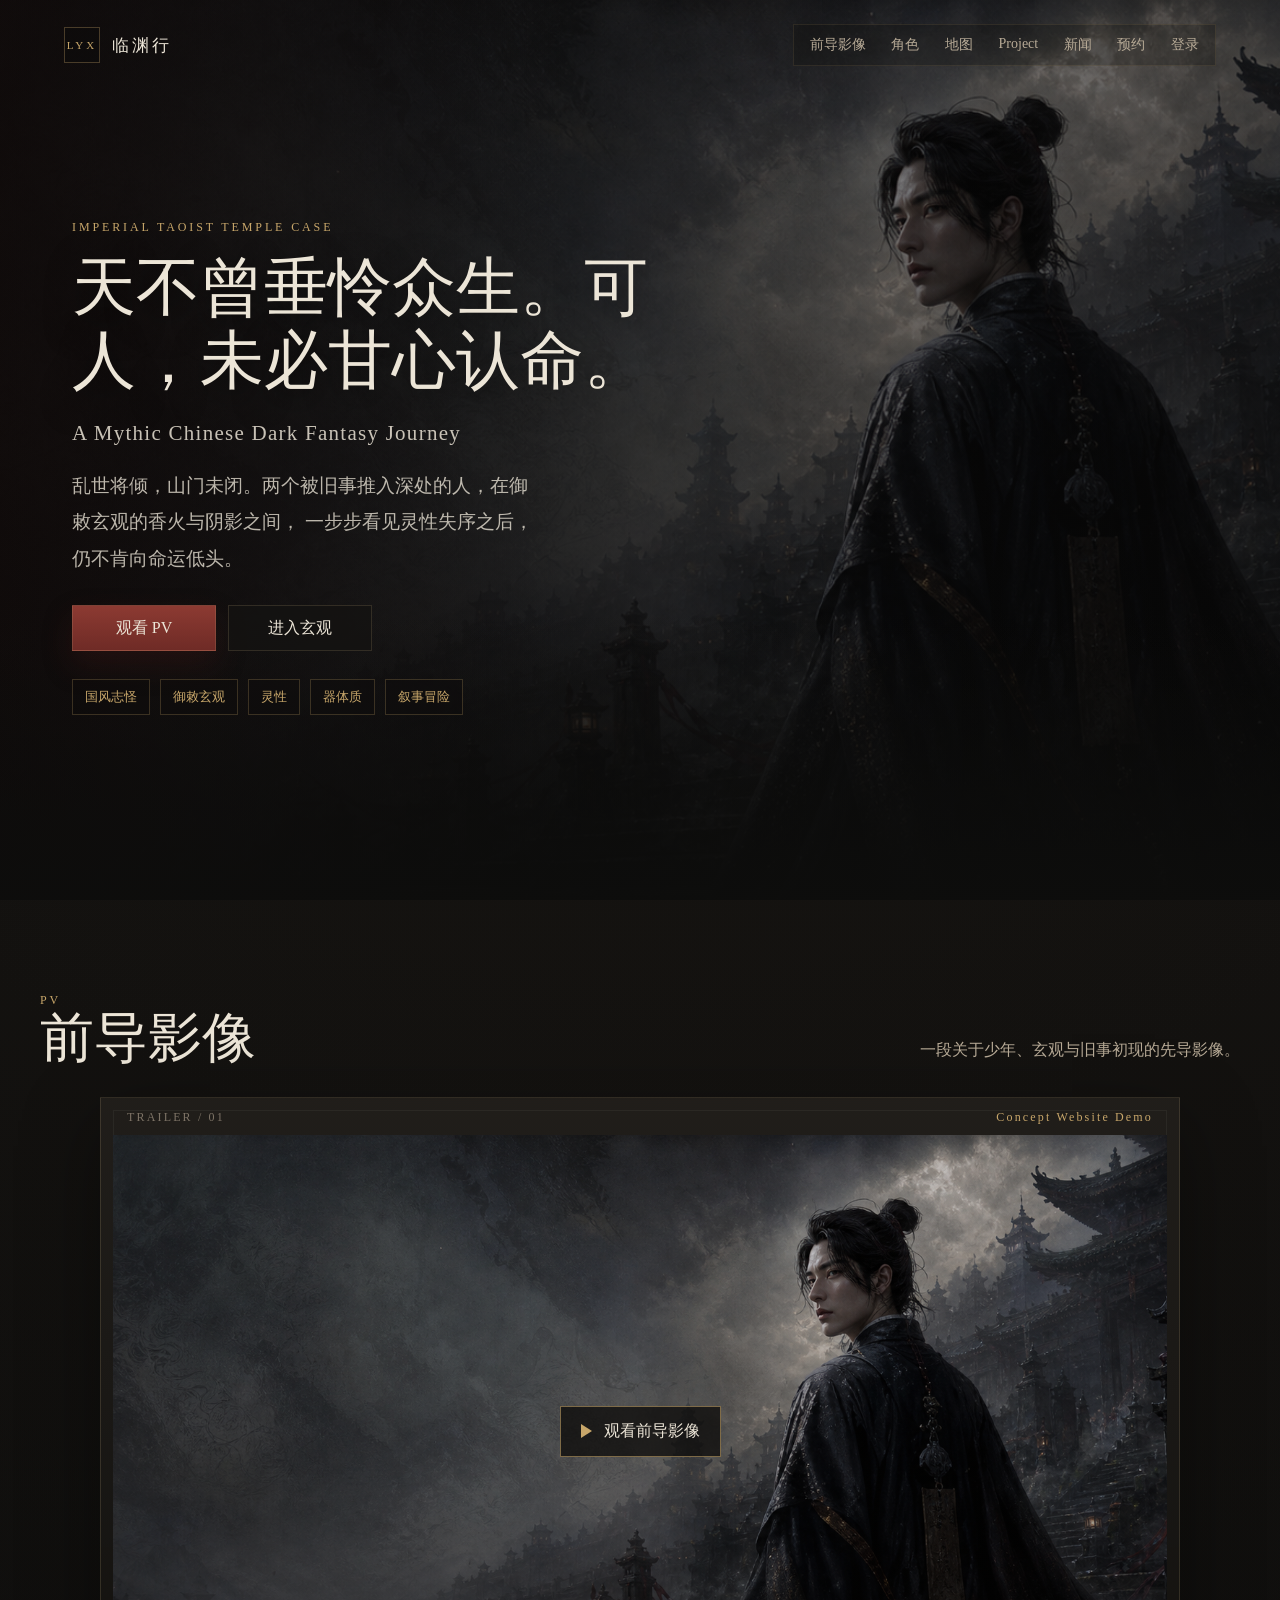
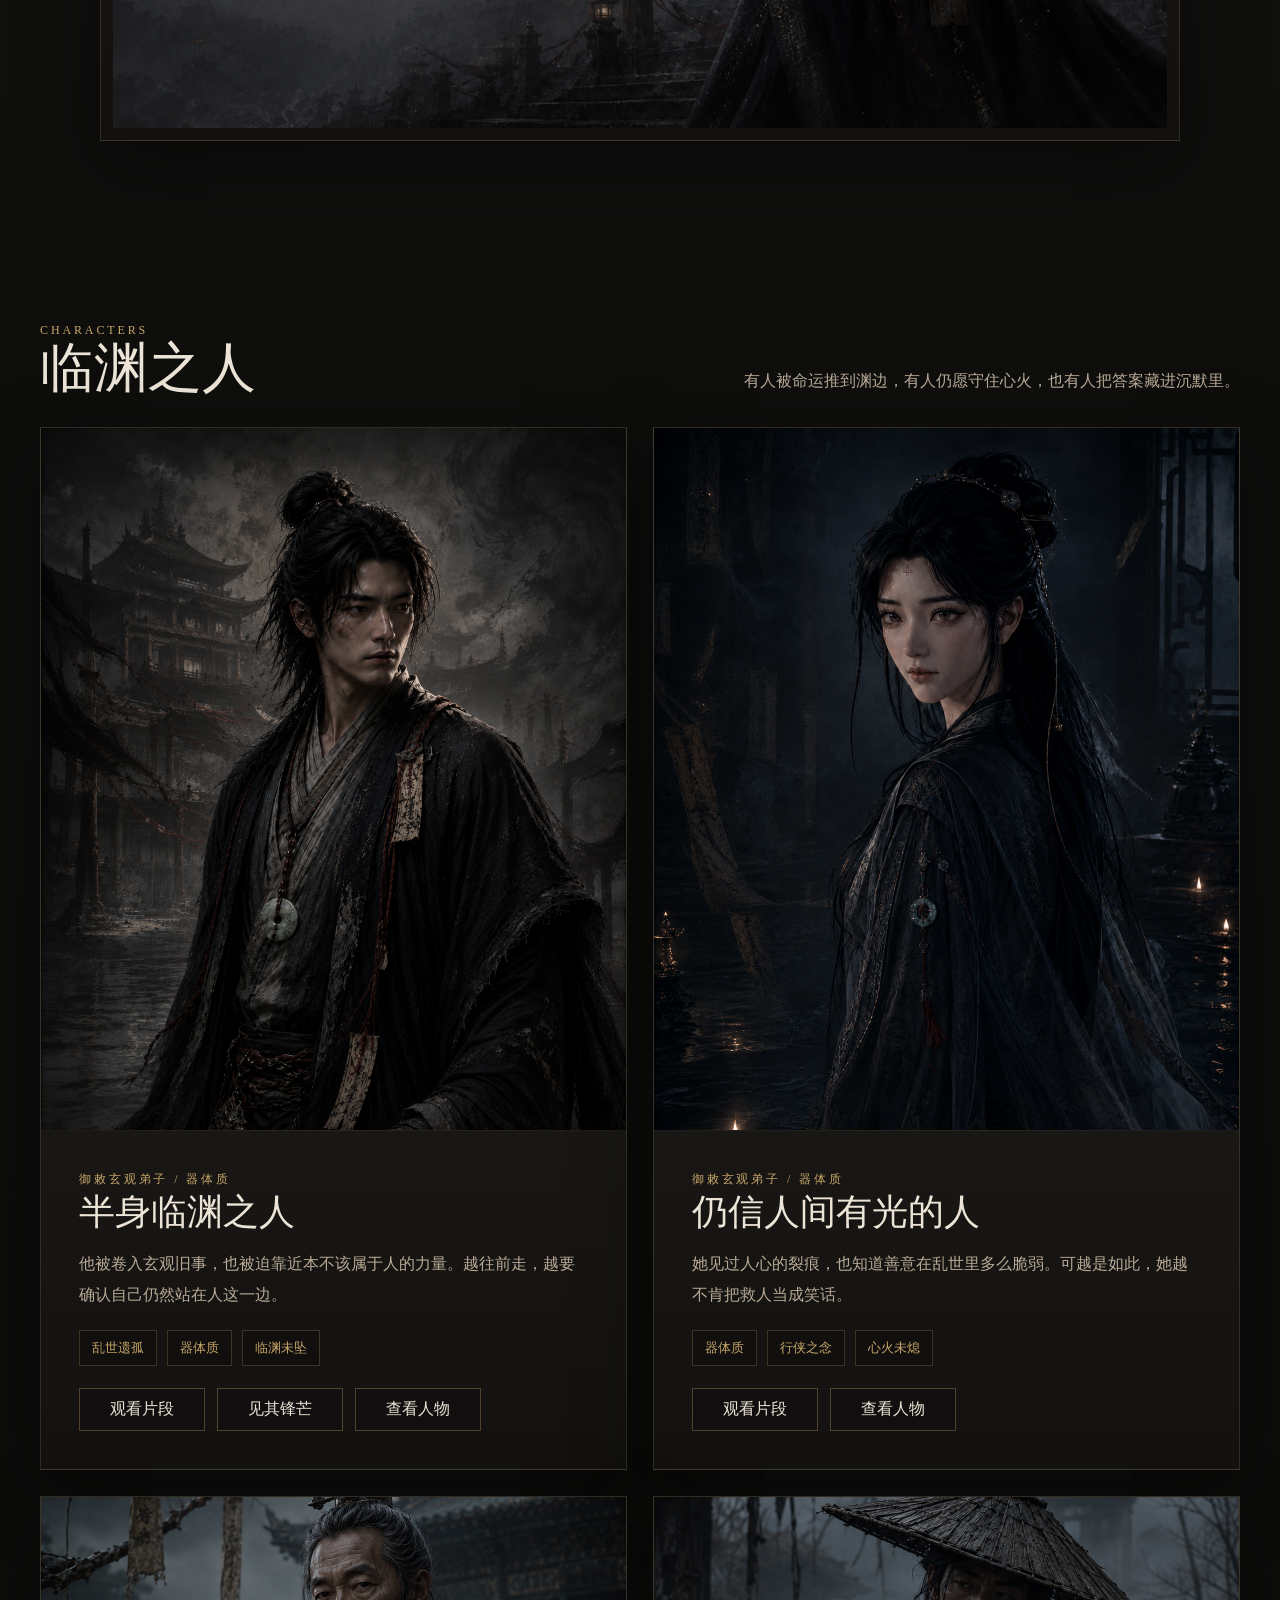
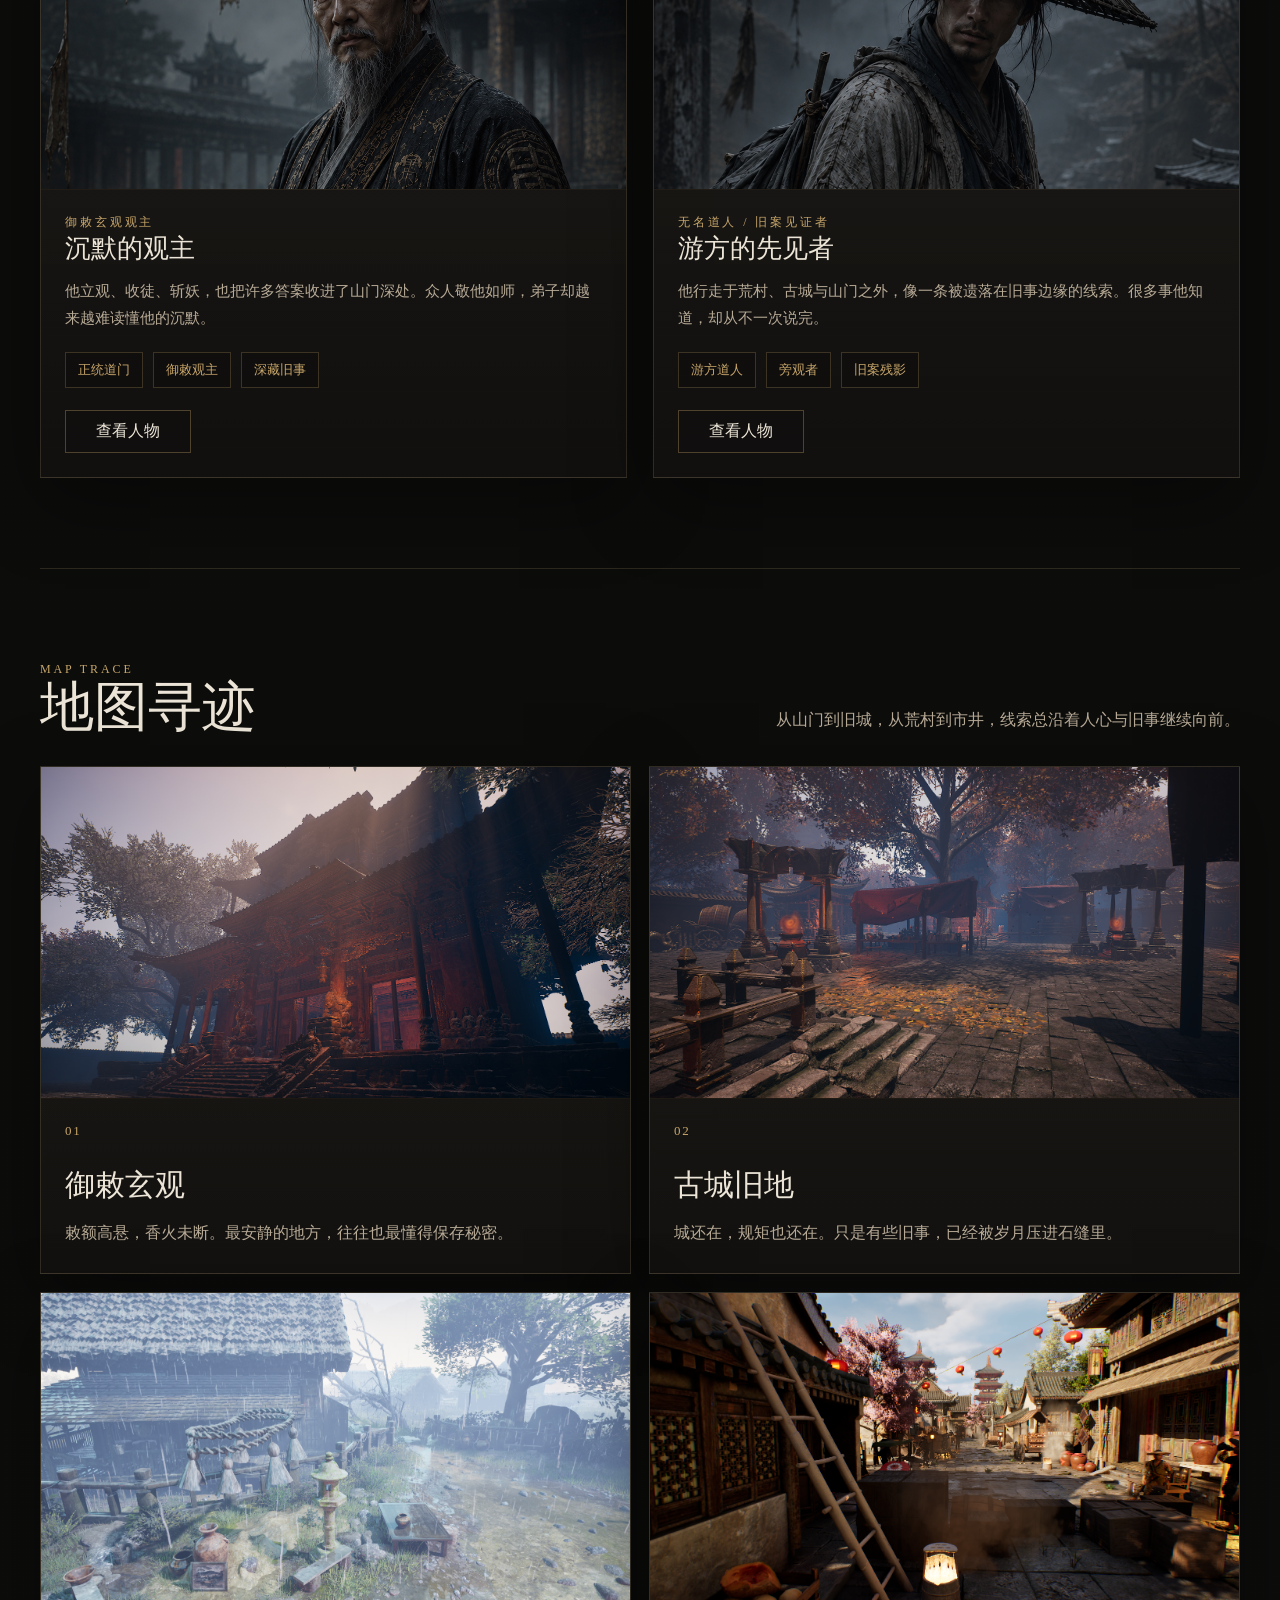
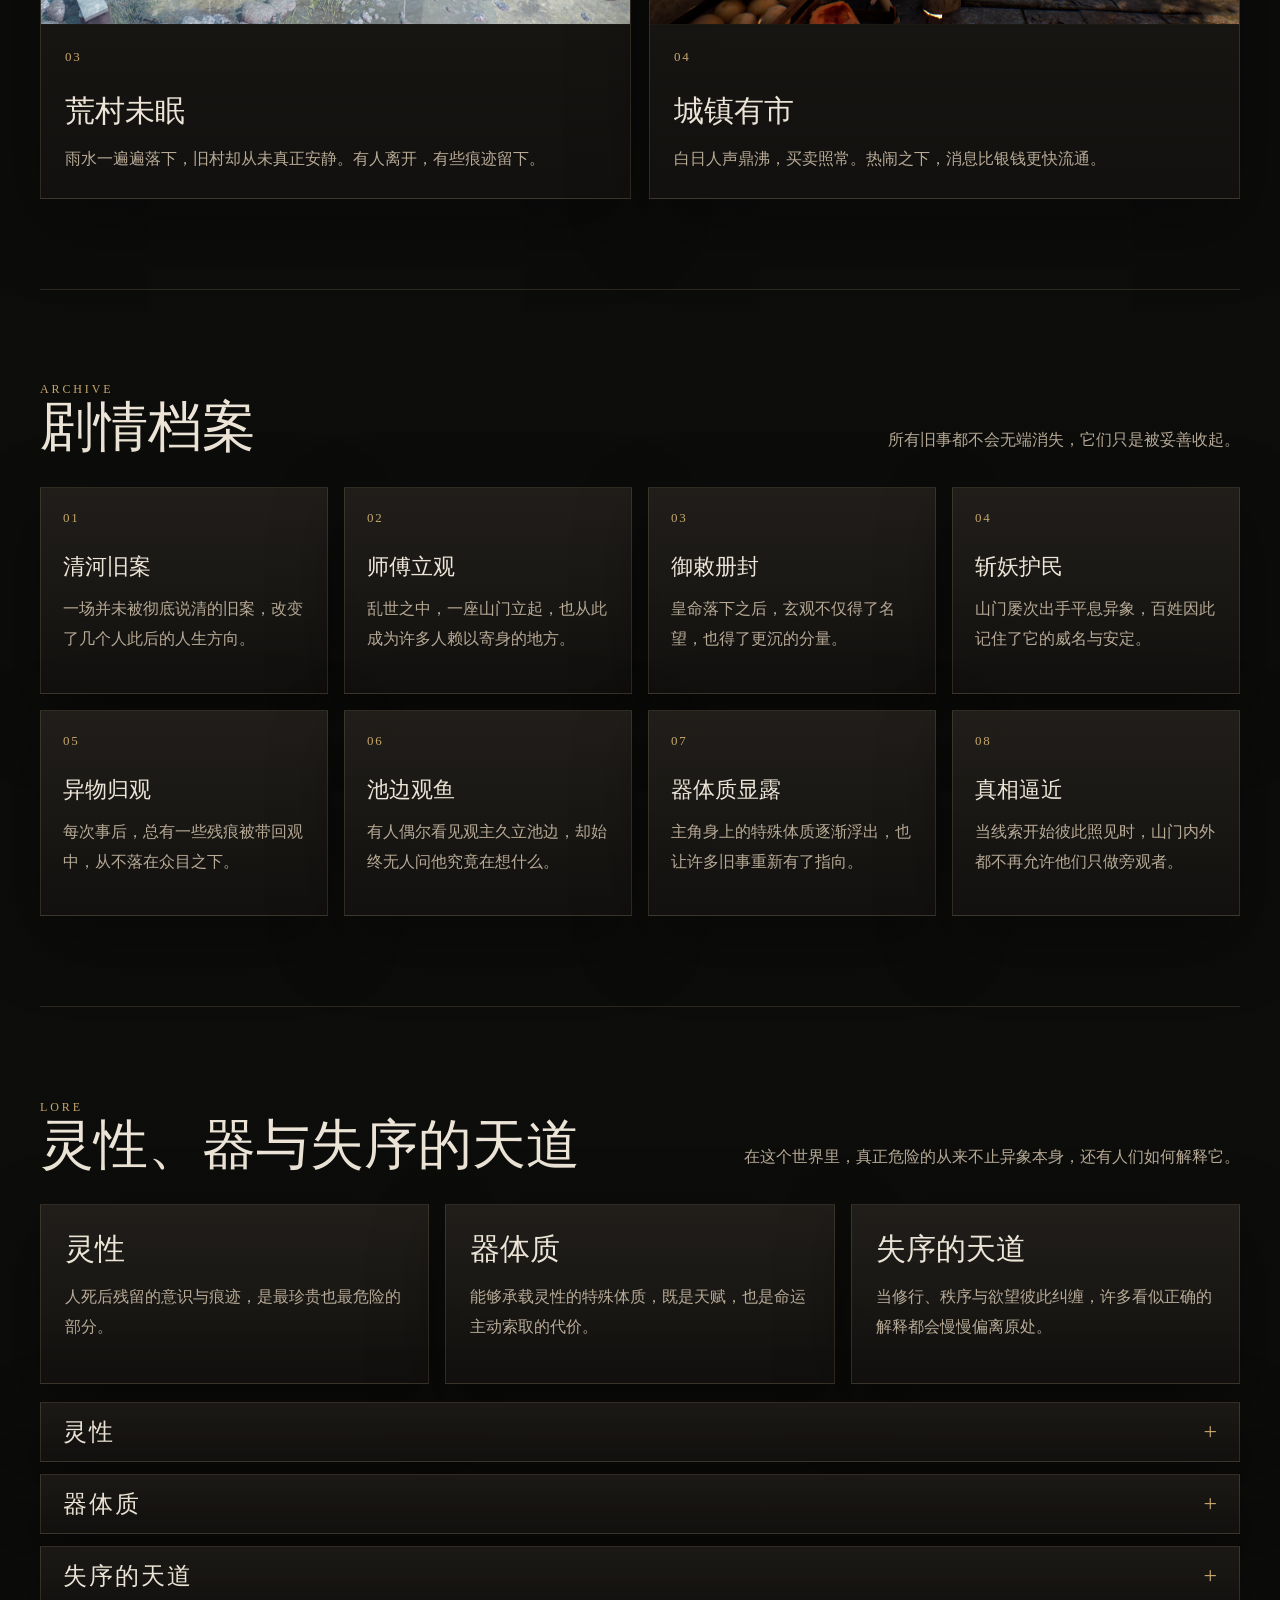
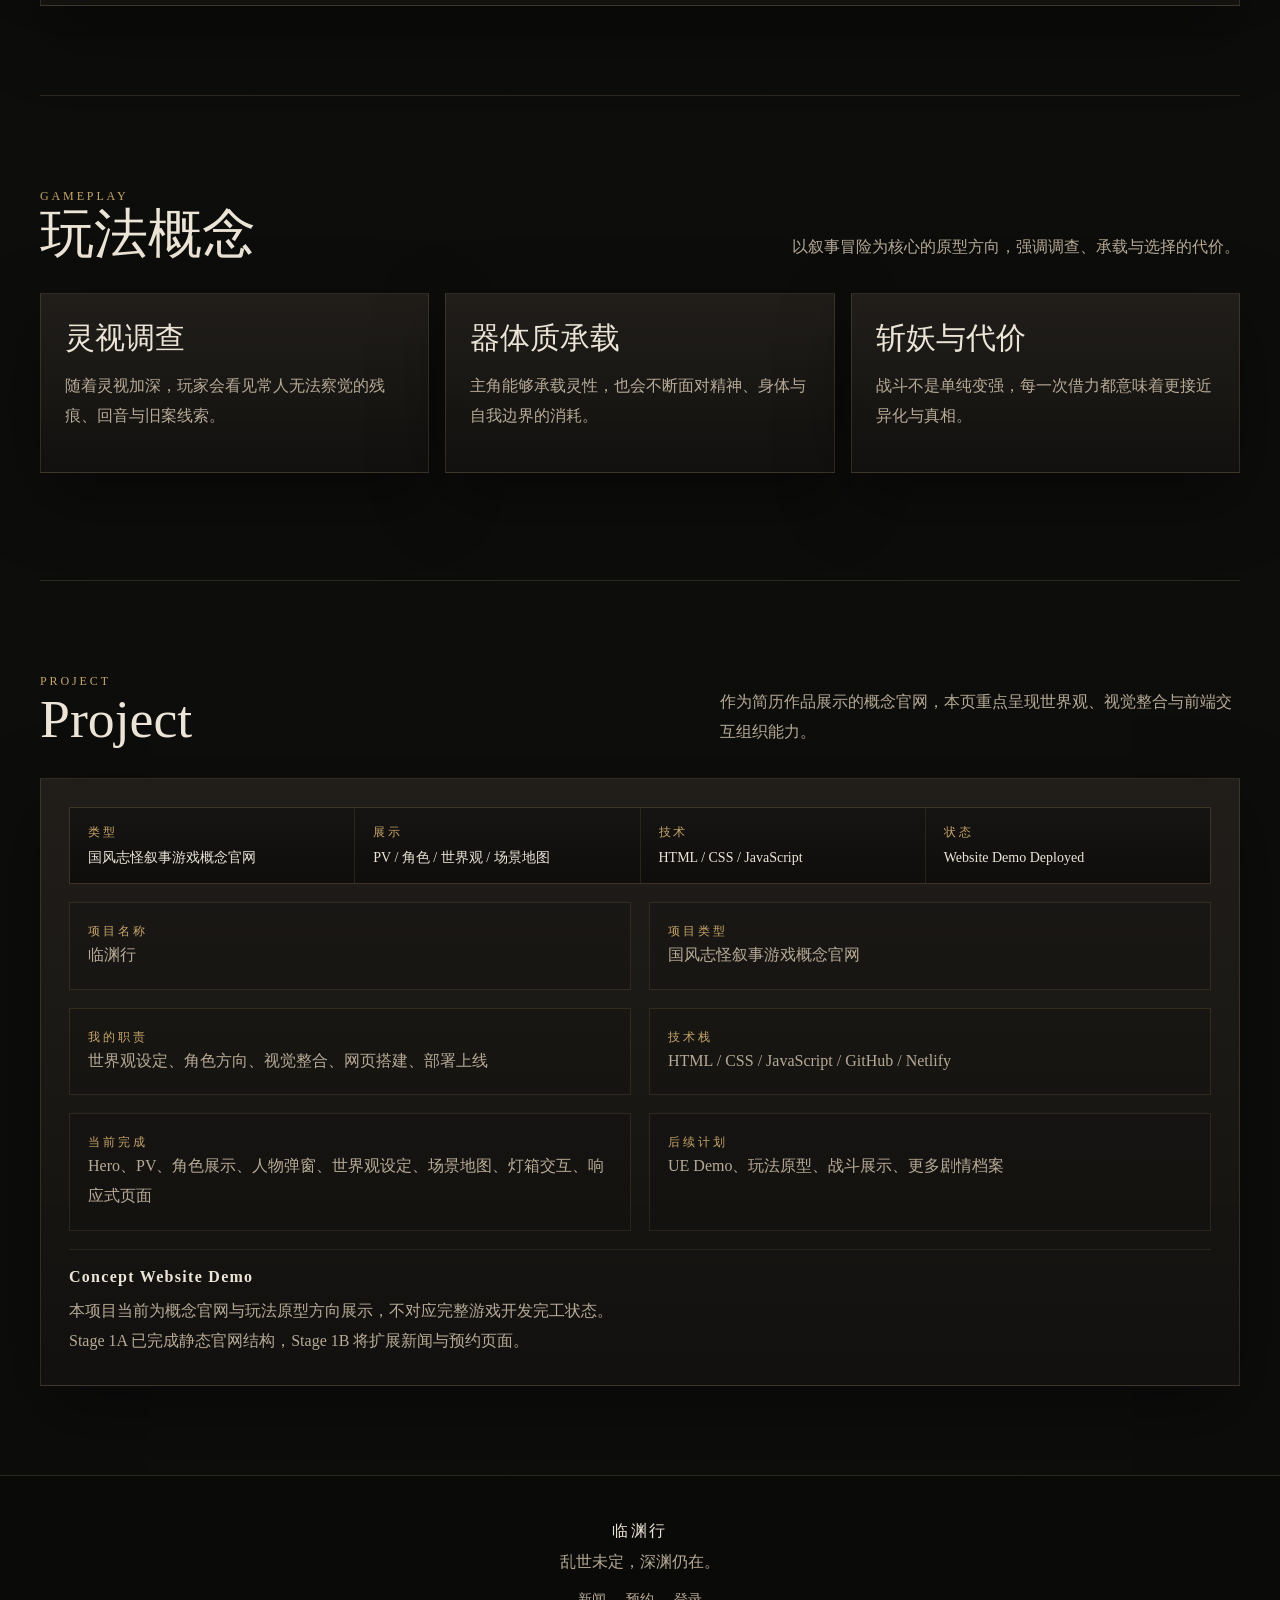
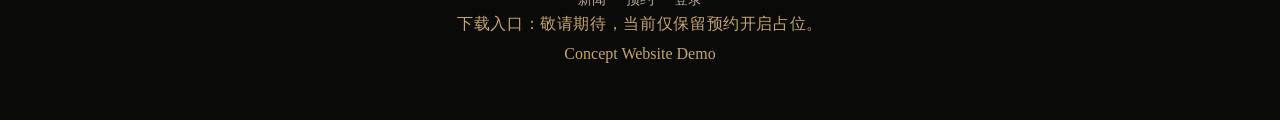
==== index.html @ 8d749009 "update website" ====
<!DOCTYPE html>
<html lang="zh-CN">

<head>
    <meta charset="UTF-8">
    <meta name="viewport" content="width=device-width, initial-scale=1.0">
    <title>临渊行 | 国风志怪叙事游戏概念官网</title>
    <meta name="description" content="《临渊行》国风志怪叙事游戏概念官网。以御敕玄观、灵性与器体质为线索，展开一场克制而悬疑的乱世冒险。">
    <meta property="og:title" content="临渊行 | 国风志怪叙事游戏概念官网">
    <meta property="og:description" content="《临渊行》国风志怪叙事游戏概念官网。当前阶段聚焦首页世界观、角色、场景与 PV 的静态展示。">
    <link rel="stylesheet" href="style.css">
</head>

<body>
    <!-- Hero：保留当前首屏视觉与交互，只补充未来入口。 -->
    <header class="hero" id="top">
        <nav class="site-nav" aria-label="主导航">
            <a class="brand" href="#top" aria-label="临渊行首页">
                <span>LYX</span>
                临渊行
            </a>
            <div class="nav-links">
                <a href="#pv">前导影像</a>
                <a href="#characters">角色</a>
                <a href="#map-trace">地图</a>
                <a href="#project-title">Project</a>
                <a href="news.html">新闻</a>
                <a href="reserve.html">预约</a>
                <a href="login.html">登录</a>
            </div>
        </nav>

        <div class="hero-content">
            <p class="eyebrow">IMPERIAL TAOIST TEMPLE CASE</p>
            <h1>天不曾垂怜众生。可人，未必甘心认命。</h1>
            <p class="hero-subtitle">A Mythic Chinese Dark Fantasy Journey</p>
            <p class="hero-copy">
                乱世将倾，山门未闭。两个被旧事推入深处的人，在御敕玄观的香火与阴影之间，
                一步步看见灵性失序之后，仍不肯向命运低头。
            </p>
            <div class="hero-actions" aria-label="首屏操作">
                <button class="btn btn-primary" type="button" data-scroll-target="#pv">观看 PV</button>
                <button class="btn btn-ghost" type="button" data-scroll-target="#map-trace">进入玄观</button>
            </div>
            <ul class="hero-tags" aria-label="项目标签">
                <li>国风志怪</li>
                <li>御敕玄观</li>
                <li>灵性</li>
                <li>器体质</li>
                <li>叙事冒险</li>
            </ul>
        </div>
    </header>

    <main>
        <!-- PV：当前保留纯静态展示与原有播放交互。 -->
        <section class="section pv-section" id="pv" aria-labelledby="pv-title">
            <div class="section-heading">
                <div>
                    <span class="section-kicker">PV</span>
                    <h2 id="pv-title">前导影像</h2>
                </div>
                <p>一段关于少年、玄观与旧事初现的先导影像。</p>
            </div>
            <div class="video-shell">
                <div class="video-meta" aria-hidden="true">
                    <span>TRAILER / 01</span>
                    <span>Concept Website Demo</span>
                </div>
                <div class="video-stage">
                    <video class="main-video" src="assets/videos/pv.mp4" preload="metadata"
                        poster="assets/images/1.hero.png"></video>
                    <button class="video-play" type="button" aria-label="观看前导影像">
                        <span>观看前导影像</span>
                    </button>
                </div>
            </div>
        </section>

        <!-- Characters：保留人物卡片、展开与弹窗交互。 -->
        <section class="section character-section" id="characters" aria-labelledby="character-title">
            <div class="section-heading">
                <div>
                    <span class="section-kicker">CHARACTERS</span>
                    <h2 id="character-title">临渊之人</h2>
                </div>
                <p>有人被命运推到渊边，有人仍愿守住心火，也有人把答案藏进沉默里。</p>
            </div>

            <div class="character-board">
                <article class="character-card character-card-large">
                    <div class="character-main-media">
                        <img src="assets/images/2.male-lead-character.png" alt="男主角色立绘">
                    </div>
                    <div class="character-copy">
                        <span class="role-label">御敕玄观弟子 / 器体质</span>
                        <h3>半身临渊之人</h3>
                        <p>他被卷入玄观旧事，也被迫靠近本不该属于人的力量。越往前走，越要确认自己仍然站在人这一边。</p>
                        <ul class="character-tags-inline">
                            <li>乱世遗孤</li>
                            <li>器体质</li>
                            <li>临渊未坠</li>
                        </ul>
                        <div class="character-actions-row">
                            <button class="character-action" type="button" data-character-play data-label-play="观看片段"
                                data-label-pause="收起片段">观看片段</button>
                            <button class="character-action" type="button" data-character-expand aria-expanded="false"
                                aria-controls="male-skill-panel">见其锋芒</button>
                            <button class="character-action" type="button" data-character-profile
                                data-character-id="male">查看人物</button>
                        </div>
                    </div>
                    <div class="character-video-inline" aria-hidden="true">
                        <video src="assets/videos/male-lead-face.mp4" playsinline preload="metadata" muted loop></video>
                    </div>
                    <div class="character-reveal" id="male-skill-panel" aria-hidden="true">
                        <div class="reveal-copy">
                            <span>斩妖片段</span>
                            <strong>锋芒未尽</strong>
                        </div>
                        <div class="reveal-media">
                            <video src="assets/videos/male-lead-bigskill.mp4" playsinline preload="metadata" muted
                                loop></video>
                        </div>
                    </div>
                </article>

                <article class="character-card character-card-large">
                    <div class="character-main-media">
                        <img src="assets/images/3.female-lead-character.png" alt="女主角色立绘">
                    </div>
                    <div class="character-copy">
                        <span class="role-label">御敕玄观弟子 / 器体质</span>
                        <h3>仍信人间有光的人</h3>
                        <p>她见过人心的裂痕，也知道善意在乱世里多么脆弱。可越是如此，她越不肯把救人当成笑话。</p>
                        <ul class="character-tags-inline">
                            <li>器体质</li>
                            <li>行侠之念</li>
                            <li>心火未熄</li>
                        </ul>
                        <div class="character-actions-row">
                            <button class="character-action" type="button" data-character-play data-label-play="观看片段"
                                data-label-pause="收起片段">观看片段</button>
                            <button class="character-action" type="button" data-character-profile
                                data-character-id="female">查看人物</button>
                        </div>
                    </div>
                    <div class="character-video-inline" aria-hidden="true">
                        <video src="assets/videos/female-lead-teaser.mp4" playsinline preload="metadata" muted
                            loop></video>
                    </div>
                </article>

                <article class="character-card character-card-support">
                    <div class="character-main-media">
                        <img src="assets/images/4.master-character.png" alt="师傅角色立绘">
                    </div>
                    <div class="character-copy">
                        <span class="role-label">御敕玄观观主</span>
                        <h3>沉默的观主</h3>
                        <p>他立观、收徒、斩妖，也把许多答案收进了山门深处。众人敬他如师，弟子却越来越难读懂他的沉默。</p>
                        <ul class="character-tags-inline">
                            <li>正统道门</li>
                            <li>御敕观主</li>
                            <li>深藏旧事</li>
                        </ul>
                        <div class="character-actions-row">
                            <button class="character-action" type="button" data-character-profile
                                data-character-id="master">查看人物</button>
                        </div>
                    </div>
                </article>

                <article class="character-card character-card-support">
                    <div class="character-main-media">
                        <img src="assets/images/5.nameless-taoist-character.png" alt="无名道人角色立绘">
                    </div>
                    <div class="character-copy">
                        <span class="role-label">无名道人 / 旧案见证者</span>
                        <h3>游方的先见者</h3>
                        <p>他行走于荒村、古城与山门之外，像一条被遗落在旧事边缘的线索。很多事他知道，却从不一次说完。</p>
                        <ul class="character-tags-inline">
                            <li>游方道人</li>
                            <li>旁观者</li>
                            <li>旧案残影</li>
                        </ul>
                        <div class="character-actions-row">
                            <button class="character-action" type="button" data-character-profile
                                data-character-id="nameless">查看人物</button>
                        </div>
                    </div>
                </article>
            </div>
        </section>

        <!-- Map / Scenes：保留场景卡片与灯箱预览。 -->
        <section class="section map-section" id="map-trace" aria-labelledby="map-title">
            <div class="section-heading">
                <div>
                    <span class="section-kicker">MAP TRACE</span>
                    <h2 id="map-title">地图寻迹</h2>
                </div>
                <p>从山门到旧城，从荒村到市井，线索总沿着人心与旧事继续向前。</p>
            </div>

            <div class="feature-grid">
                <article class="feature-card" role="button" tabindex="0" data-feature-gallery="imperial-temple"
                    aria-label="查看御敕玄观场景">
                    <div class="feature-card-image">
                        <img src="assets/images/6.imperial-taoist-temple.png" alt="御敕玄观">
                    </div>
                    <div class="feature-card-copy">
                        <span>01</span>
                        <h3>御敕玄观</h3>
                        <p>敕额高悬，香火未断。最安静的地方，往往也最懂得保存秘密。</p>
                    </div>
                </article>
                <article class="feature-card" role="button" tabindex="0" data-feature-gallery="ancient-city"
                    aria-label="查看古城旧地场景">
                    <div class="feature-card-image">
                        <img src="assets/images/7.ancient-city.png" alt="古城旧地">
                    </div>
                    <div class="feature-card-copy">
                        <span>02</span>
                        <h3>古城旧地</h3>
                        <p>城还在，规矩也还在。只是有些旧事，已经被岁月压进石缝里。</p>
                    </div>
                </article>
                <article class="feature-card" role="button" tabindex="0" data-feature-gallery="abandoned-village"
                    aria-label="查看荒村未眠场景">
                    <div class="feature-card-image">
                        <img src="assets/images/8.abandoned-village.png" alt="荒村未眠">
                    </div>
                    <div class="feature-card-copy">
                        <span>03</span>
                        <h3>荒村未眠</h3>
                        <p>雨水一遍遍落下，旧村却从未真正安静。有人离开，有些痕迹留下。</p>
                    </div>
                </article>
                <article class="feature-card" role="button" tabindex="0" data-feature-gallery="town-market"
                    aria-label="查看城镇有市场景">
                    <div class="feature-card-image">
                        <img src="assets/images/9.daytime-town-market.png" alt="城镇有市">
                    </div>
                    <div class="feature-card-copy">
                        <span>04</span>
                        <h3>城镇有市</h3>
                        <p>白日人声鼎沸，买卖照常。热闹之下，消息比银钱更快流通。</p>
                    </div>
                </article>
            </div>
        </section>

        <!-- Archive：用于后续补充剧情时间线与旧案档案。 -->
        <section class="section archive-section" id="archive" aria-labelledby="archive-title">
            <div class="section-heading">
                <div>
                    <span class="section-kicker">ARCHIVE</span>
                    <h2 id="archive-title">剧情档案</h2>
                </div>
                <p>所有旧事都不会无端消失，它们只是被妥善收起。</p>
            </div>

            <div class="timeline">
                <article class="timeline-item">
                    <span>01</span>
                    <h3>清河旧案</h3>
                    <p>一场并未被彻底说清的旧案，改变了几个人此后的人生方向。</p>
                </article>
                <article class="timeline-item">
                    <span>02</span>
                    <h3>师傅立观</h3>
                    <p>乱世之中，一座山门立起，也从此成为许多人赖以寄身的地方。</p>
                </article>
                <article class="timeline-item">
                    <span>03</span>
                    <h3>御敕册封</h3>
                    <p>皇命落下之后，玄观不仅得了名望，也得了更沉的分量。</p>
                </article>
                <article class="timeline-item">
                    <span>04</span>
                    <h3>斩妖护民</h3>
                    <p>山门屡次出手平息异象，百姓因此记住了它的威名与安定。</p>
                </article>
                <article class="timeline-item">
                    <span>05</span>
                    <h3>异物归观</h3>
                    <p>每次事后，总有一些残痕被带回观中，从不落在众目之下。</p>
                </article>
                <article class="timeline-item">
                    <span>06</span>
                    <h3>池边观鱼</h3>
                    <p>有人偶尔看见观主久立池边，却始终无人问他究竟在想什么。</p>
                </article>
                <article class="timeline-item">
                    <span>07</span>
                    <h3>器体质显露</h3>
                    <p>主角身上的特殊体质逐渐浮出，也让许多旧事重新有了指向。</p>
                </article>
                <article class="timeline-item">
                    <span>08</span>
                    <h3>真相逼近</h3>
                    <p>当线索开始彼此照见时，山门内外都不再允许他们只做旁观者。</p>
                </article>
            </div>
        </section>

        <!-- Lore：保留世界观卡片与折叠交互，后续只做内容扩展。 -->
        <section class="section lore-section" id="lore" aria-labelledby="lore-title">
            <div class="section-heading">
                <div>
                    <span class="section-kicker">LORE</span>
                    <h2 id="lore-title">灵性、器与失序的天道</h2>
                </div>
                <p>在这个世界里，真正危险的从来不止异象本身，还有人们如何解释它。</p>
            </div>

            <div class="lore-cards">
                <article class="lore-card">
                    <h3>灵性</h3>
                    <p>人死后残留的意识与痕迹，是最珍贵也最危险的部分。</p>
                </article>
                <article class="lore-card">
                    <h3>器体质</h3>
                    <p>能够承载灵性的特殊体质，既是天赋，也是命运主动索取的代价。</p>
                </article>
                <article class="lore-card">
                    <h3>失序的天道</h3>
                    <p>当修行、秩序与欲望彼此纠缠，许多看似正确的解释都会慢慢偏离原处。</p>
                </article>
            </div>

            <div class="lore-accordion" aria-label="世界观展开设定">
                <article class="lore-item">
                    <button class="lore-toggle" type="button" aria-expanded="false">
                        <span>灵性</span>
                    </button>
                    <div class="lore-body" aria-hidden="true">
                        <p>灵性是人最细微也最难被完全保留下来的部分。它像余温、像执念、也像尚未散尽的回声。</p>
                        <p>平常人难以察觉，只有在灵视加深之后，才会意识到许多地方其实从未真正安静过。</p>
                    </div>
                </article>
                <article class="lore-item">
                    <button class="lore-toggle" type="button" aria-expanded="false">
                        <span>器体质</span>
                    </button>
                    <div class="lore-body" aria-hidden="true">
                        <p>男女主拥有能够承载灵性的器体质，这让他们比常人更容易看见，也更容易被卷入。</p>
                        <p>它不是单纯的能力，而是一种会不断要求回应的命运结构。承载越多，代价也越难回避。</p>
                    </div>
                </article>
                <article class="lore-item">
                    <button class="lore-toggle" type="button" aria-expanded="false">
                        <span>失序的天道</span>
                    </button>
                    <div class="lore-body" aria-hidden="true">
                        <p>有人仍把秩序视作守护众生的方式，也有人相信只要足够接近力量，便能替天道重新命名。</p>
                        <p>《临渊行》的悬疑并不只来自异象本身，更来自人们如何解释、利用并合理化这些异象。</p>
                    </div>
                </article>
            </div>
        </section>

        <section class="section gameplay-section" aria-labelledby="gameplay-title">
            <div class="section-heading">
                <div>
                    <span class="section-kicker">GAMEPLAY</span>
                    <h2 id="gameplay-title">玩法概念</h2>
                </div>
                <p>以叙事冒险为核心的原型方向，强调调查、承载与选择的代价。</p>
            </div>

            <div class="concept-grid">
                <article class="concept-card">
                    <h3>灵视调查</h3>
                    <p>随着灵视加深，玩家会看见常人无法察觉的残痕、回音与旧案线索。</p>
                </article>
                <article class="concept-card">
                    <h3>器体质承载</h3>
                    <p>主角能够承载灵性，也会不断面对精神、身体与自我边界的消耗。</p>
                </article>
                <article class="concept-card">
                    <h3>斩妖与代价</h3>
                    <p>战斗不是单纯变强，每一次借力都意味着更接近异化与真相。</p>
                </article>
            </div>
        </section>

        <section class="section project-section" aria-labelledby="project-title">
            <div class="section-heading">
                <div>
                    <span class="section-kicker">PROJECT</span>
                    <h2 id="project-title">Project</h2>
                </div>
                <p>作为简历作品展示的概念官网，本页重点呈现世界观、视觉整合与前端交互组织能力。</p>
            </div>

            <div class="project-panel">
                <div class="project-meta-strip" aria-label="项目概览">
                    <div class="project-meta-item">
                        <span class="status-label">类型</span>
                        <strong>国风志怪叙事游戏概念官网</strong>
                    </div>
                    <div class="project-meta-item">
                        <span class="status-label">展示</span>
                        <strong>PV / 角色 / 世界观 / 场景地图</strong>
                    </div>
                    <div class="project-meta-item">
                        <span class="status-label">技术</span>
                        <strong>HTML / CSS / JavaScript</strong>
                    </div>
                    <div class="project-meta-item">
                        <span class="status-label">状态</span>
                        <strong>Website Demo Deployed</strong>
                    </div>
                </div>
                <div class="project-grid">
                    <div>
                        <span class="project-label">项目名称</span>
                        <p>临渊行</p>
                    </div>
                    <div>
                        <span class="project-label">项目类型</span>
                        <p>国风志怪叙事游戏概念官网</p>
                    </div>
                    <div>
                        <span class="project-label">我的职责</span>
                        <p>世界观设定、角色方向、视觉整合、网页搭建、部署上线</p>
                    </div>
                    <div>
                        <span class="project-label">技术栈</span>
                        <p>HTML / CSS / JavaScript / GitHub / Netlify</p>
                    </div>
                    <div>
                        <span class="project-label">当前完成</span>
                        <p>Hero、PV、角色展示、人物弹窗、世界观设定、场景地图、灯箱交互、响应式页面</p>
                    </div>
                    <div>
                        <span class="project-label">后续计划</span>
                        <p>UE Demo、玩法原型、战斗展示、更多剧情档案</p>
                    </div>
                </div>
                <div class="project-note">
                    <strong>Concept Website Demo</strong>
                    <p>本项目当前为概念官网与玩法原型方向展示，不对应完整游戏开发完工状态。</p>
                    <p>Stage 1A 已完成静态官网结构，Stage 1B 将扩展新闻与预约页面。</p>
                </div>
            </div>
        </section>
    </main>

    <!-- Footer：提供未来静态入口占位，不接入真实下载或账号逻辑。 -->
    <footer class="site-footer" id="site-footer">
        <p class="footer-brand">临渊行</p>
        <p>乱世未定，深渊仍在。</p>
        <div class="footer-utility" aria-label="未来功能入口">
            <a href="news.html">新闻</a>
            <a href="reserve.html">预约</a>
            <a href="login.html">登录</a>
        </div>
        <p class="footer-download-placeholder">下载入口：敬请期待，当前仅保留预约开启占位。</p>
        <p class="footer-note">Concept Website Demo</p>
    </footer>

    <div class="lightbox" aria-hidden="true" role="dialog" aria-label="场景预览">
        <div class="lightbox-panel">
            <div class="lightbox-meta">
                <h2 class="lightbox-title">地图寻迹</h2>
                <span class="lightbox-counter">1 / 1</span>
            </div>
            <div class="lightbox-stage">
                <button class="lightbox-nav lightbox-prev" type="button" aria-label="上一张">‹</button>
                <img src="" alt="">
                <button class="lightbox-nav lightbox-next" type="button" aria-label="下一张">›</button>
            </div>
            <div class="lightbox-copy" aria-live="polite">
                <h3 class="lightbox-copy-title"></h3>
                <div class="lightbox-copy-body"></div>
            </div>
        </div>
        <button class="lightbox-close" type="button" aria-label="关闭预览">×</button>
    </div>

    <div class="character-modal" aria-hidden="true" role="dialog" aria-label="人物介绍">
        <div class="character-modal-panel">
            <button class="character-modal-close" type="button" aria-label="关闭人物介绍">×</button>
            <div class="character-modal-meta">
                <span class="section-kicker">PROFILE</span>
                <h2 class="character-modal-title"></h2>
                <p class="character-modal-summary"></p>
            </div>
            <div class="character-modal-body"></div>
            <div class="character-modal-tags" aria-label="人物关键词"></div>
        </div>
    </div>

    <script src="script.js"></script>
</body>

</html>
---- style.css ----
:root {
  --bg: #0d0d0c;
  --bg-soft: #141413;
  --panel: #191816;
  --panel-2: #22201d;
  --panel-3: #2a2621;
  --text: #ece5d7;
  --muted: #b7aa96;
  --faint: #7d7366;
  --gold: #c7a66a;
  --gold-soft: rgba(199, 166, 106, 0.18);
  --gold-line: rgba(199, 166, 106, 0.32);
  --line: rgba(209, 184, 136, 0.16);
  --red: #6f2b26;
  --paper: #d8c7ad;
  --shadow: 0 24px 72px rgba(0, 0, 0, 0.38);
}

* {
  box-sizing: border-box;
}

html {
  scroll-behavior: smooth;
}

body {
  margin: 0;
  color: var(--text);
  background:
    radial-gradient(circle at top, rgba(56, 46, 35, 0.22), transparent 26%),
    linear-gradient(180deg, #100f0e 0%, #0c0c0b 42%, #0d0d0c 100%);
  font-family: "Noto Serif SC", "Songti SC", "STSong", "SimSun", serif;
}

body.lightbox-open,
body.profile-open {
  overflow: hidden;
}

button,
a {
  font: inherit;
}

a {
  color: inherit;
  text-decoration: none;
}

img,
video {
  display: block;
  max-width: 100%;
}

h1,
h2,
h3,
p,
ul {
  margin-top: 0;
}

.hero {
  position: relative;
  min-height: 100vh;
  overflow: hidden;
  background-image:
    linear-gradient(90deg, rgba(6, 6, 6, 0.92) 0%, rgba(8, 8, 8, 0.68) 32%, rgba(8, 8, 8, 0.2) 58%, rgba(8, 8, 8, 0.46) 100%),
    linear-gradient(180deg, rgba(10, 10, 10, 0.18) 0%, rgba(10, 10, 10, 0.78) 100%),
    url("assets/images/1.hero.png");
  background-size: cover;
  background-position: center center;
}

.hero::after {
  content: "";
  position: absolute;
  inset: 0;
  pointer-events: none;
  background:
    linear-gradient(180deg, transparent 68%, rgba(13, 13, 12, 0.96) 100%),
    linear-gradient(90deg, rgba(105, 46, 39, 0.08), transparent 45%);
}

.site-nav {
  position: absolute;
  top: 0;
  left: 0;
  right: 0;
  z-index: 3;
  display: flex;
  align-items: center;
  justify-content: space-between;
  padding: 24px clamp(22px, 5vw, 72px);
}

.brand {
  display: inline-flex;
  align-items: center;
  gap: 12px;
  font-size: 17px;
  letter-spacing: 0.18em;
}

.brand span {
  display: inline-grid;
  place-items: center;
  width: 36px;
  height: 36px;
  border: 1px solid var(--gold-line);
  background: rgba(10, 10, 10, 0.42);
  color: var(--gold);
  font-size: 11px;
}

.nav-links {
  display: flex;
  flex-wrap: wrap;
  justify-content: flex-end;
  gap: clamp(16px, 2vw, 28px);
  row-gap: 8px;
  padding: 11px 16px;
  border: 1px solid rgba(199, 166, 106, 0.12);
  background: rgba(12, 12, 11, 0.26);
  color: var(--muted);
  font-size: 14px;
}

.nav-links a {
  position: relative;
  transition: color 180ms ease;
}

.nav-links a::after {
  content: "";
  position: absolute;
  left: 0;
  right: 0;
  bottom: -8px;
  height: 1px;
  background: var(--gold);
  transform: scaleX(0.4);
  opacity: 0;
  transition: transform 180ms ease, opacity 180ms ease;
}

.nav-links a:hover {
  color: var(--gold);
}

.nav-links a:hover::after {
  opacity: 1;
  transform: scaleX(1);
}

.hero-content {
  position: relative;
  z-index: 2;
  width: min(700px, calc(100% - 44px));
  padding: 24vh 0 12vh clamp(22px, 6vw, 72px);
}

.eyebrow,
.section-kicker,
.role-label,
.status-label,
.project-label {
  color: var(--gold);
  font-size: 12px;
  letter-spacing: 0.24em;
  text-transform: uppercase;
}

.hero h1 {
  margin: 10px 0 16px;
  max-width: 9.5em;
  font-size: clamp(40px, 5vw, 72px);
  line-height: 1.15;
  font-weight: 500;
  text-shadow: 0 10px 34px rgba(0, 0, 0, 0.6);
}

.hero-subtitle {
  margin-bottom: 14px;
  color: rgba(236, 229, 215, 0.84);
  font-size: clamp(16px, 1.8vw, 21px);
  letter-spacing: 0.06em;
}

.hero-copy {
  max-width: 470px;
  margin-bottom: 28px;
  color: rgba(236, 229, 215, 0.78);
  font-size: clamp(16px, 1.7vw, 19px);
  line-height: 1.92;
}

.hero-actions {
  display: flex;
  flex-wrap: wrap;
  gap: 12px;
  margin-bottom: 28px;
}

.btn {
  min-width: 144px;
  min-height: 46px;
  border: 1px solid var(--line);
  padding: 11px 22px;
  color: var(--text);
  background: rgba(20, 18, 17, 0.78);
  cursor: pointer;
  transition: transform 180ms ease, border-color 180ms ease, background 180ms ease;
}

.btn:hover,
.btn:focus-visible {
  transform: translateY(-2px);
  border-color: rgba(199, 166, 106, 0.68);
  outline: none;
}

.btn-primary {
  background: linear-gradient(180deg, #8c3a32, var(--red));
  box-shadow: 0 14px 30px rgba(75, 27, 22, 0.3);
}

.btn-ghost:hover,
.btn-ghost:focus-visible {
  background: rgba(35, 30, 28, 0.88);
}

.hero-tags {
  display: flex;
  flex-wrap: wrap;
  gap: 10px;
  padding: 0;
  margin: 0;
  list-style: none;
}

.hero-tags li,
.character-tags-inline li,
.character-modal-tags span {
  border: 1px solid rgba(199, 166, 106, 0.24);
  padding: 8px 12px;
  background: rgba(12, 11, 10, 0.42);
  color: var(--gold);
  font-size: 13px;
}

.section {
  width: min(1200px, calc(100% - 44px));
  margin: 0 auto;
  padding: clamp(60px, 7vw, 92px) 0;
}

.section-heading {
  display: flex;
  align-items: end;
  justify-content: space-between;
  gap: 28px;
  margin-bottom: 28px;
}

.section-heading p {
  max-width: 520px;
  margin-bottom: 3px;
}

h2 {
  margin-bottom: 0;
  font-size: clamp(32px, 4.2vw, 56px);
  font-weight: 500;
  line-height: 1.14;
}

h3 {
  margin-bottom: 12px;
  font-size: clamp(22px, 2.4vw, 30px);
  font-weight: 500;
}

p {
  color: var(--muted);
  line-height: 1.9;
}

.video-shell,
.project-panel,
.character-card,
.feature-card,
.timeline-item,
.lore-card,
.lore-item,
.fact-card,
.concept-card {
  border: 1px solid var(--line);
  background:
    linear-gradient(180deg, rgba(34, 31, 27, 0.92), rgba(18, 17, 15, 0.98));
  box-shadow: var(--shadow);
}

.video-shell {
  position: relative;
  width: min(1080px, 100%);
  margin: 0 auto;
  padding: 12px;
}

.video-shell::before {
  content: "";
  position: absolute;
  inset: 12px;
  border: 1px solid rgba(236, 229, 215, 0.05);
  pointer-events: none;
}

.video-meta {
  display: flex;
  align-items: center;
  justify-content: space-between;
  padding: 0 14px 10px;
  color: var(--faint);
  font-size: 12px;
  letter-spacing: 0.18em;
}

.video-meta span:last-child {
  color: var(--gold);
}

.video-stage {
  position: relative;
  overflow: hidden;
  background: #050505;
}

.main-video {
  width: 100%;
  aspect-ratio: 16 / 9;
  object-fit: cover;
}

.video-play {
  position: absolute;
  inset: 0;
  display: grid;
  place-items: center;
  border: 0;
  color: var(--text);
  background: linear-gradient(180deg, rgba(5, 5, 5, 0.08), rgba(5, 5, 5, 0.46));
  cursor: pointer;
  transition: opacity 180ms ease, background 180ms ease;
}

.video-play span {
  display: inline-flex;
  align-items: center;
  gap: 12px;
  padding: 14px 20px;
  border: 1px solid rgba(199, 166, 106, 0.58);
  background: rgba(12, 11, 10, 0.76);
}

.video-play span::before {
  content: "";
  width: 0;
  height: 0;
  border-top: 7px solid transparent;
  border-bottom: 7px solid transparent;
  border-left: 11px solid var(--gold);
}

.video-shell.is-playing .video-play {
  opacity: 0;
  pointer-events: none;
}

.lore-cards,
.concept-grid {
  display: grid;
  gap: 16px;
}

.fact-card,
.concept-card,
.lore-card {
  min-height: 100%;
  padding: 24px;
}

.fact-card span,
.timeline-item span,
.feature-card-copy span {
  display: block;
  margin-bottom: 26px;
  color: var(--gold);
  font-size: 13px;
  letter-spacing: 0.14em;
}

.character-board {
  display: grid;
  grid-template-columns: repeat(2, minmax(0, 1fr));
  gap: clamp(18px, 2vw, 28px);
  align-items: start;
}

.character-card {
  overflow: hidden;
}

.character-card-large {
  min-height: 0;
  background:
    linear-gradient(180deg, rgba(39, 35, 31, 0.96), rgba(19, 18, 16, 0.99));
}

.character-card-large .character-main-media img {
  aspect-ratio: 5 / 6;
  object-position: center top;
}

.character-card-large .character-copy {
  padding: clamp(26px, 3.2vw, 38px);
}

.character-card-large h3 {
  font-size: clamp(28px, 2.8vw, 38px);
}

.character-card-large p {
  font-size: 16px;
}

.character-card-support {
  align-self: start;
  background:
    linear-gradient(180deg, rgba(31, 28, 25, 0.92), rgba(17, 16, 15, 0.98));
}

.character-card-support .character-main-media img {
  aspect-ratio: 16 / 8;
  object-position: center 18%;
}

.character-card-support .character-copy {
  padding: 22px 24px 24px;
}

.character-card-support h3 {
  font-size: clamp(21px, 2vw, 26px);
}

.character-card-support p {
  font-size: 15px;
  line-height: 1.8;
}

.character-main-media {
  border-bottom: 1px solid rgba(199, 166, 106, 0.12);
  background:
    radial-gradient(circle at top, rgba(199, 166, 106, 0.06), transparent 42%),
    #090909;
}

.character-main-media img {
  width: 100%;
  aspect-ratio: 16 / 10;
  object-fit: cover;
  object-position: center top;
}

.character-copy {
  padding: clamp(24px, 3vw, 34px);
}

.character-copy p {
  margin-bottom: 20px;
}

.character-tags-inline {
  display: flex;
  flex-wrap: wrap;
  gap: 10px;
  padding: 0;
  margin: 0 0 22px;
  list-style: none;
}

.character-actions-row {
  display: flex;
  flex-wrap: wrap;
  gap: 12px;
}

.character-action {
  min-width: 126px;
  min-height: 42px;
  border: 1px solid rgba(199, 166, 106, 0.34);
  padding: 10px 18px;
  color: var(--text);
  background: rgba(16, 15, 14, 0.72);
  cursor: pointer;
  transition: transform 180ms ease, border-color 180ms ease, background 180ms ease, color 180ms ease;
}

.character-action:hover,
.character-action:focus-visible {
  transform: translateY(-2px);
  border-color: rgba(199, 166, 106, 0.7);
  color: var(--gold);
  background: rgba(31, 27, 24, 0.92);
  outline: none;
}

.character-video-inline,
.character-reveal {
  display: grid;
  overflow: hidden;
  max-height: 0;
  opacity: 0;
  border-top: 0 solid rgba(199, 166, 106, 0);
  transform: translateY(-8px);
  transition: max-height 360ms ease, opacity 240ms ease, transform 280ms ease, border-color 280ms ease;
}

.character-video-inline video,
.reveal-media video {
  width: 100%;
  height: 100%;
  object-fit: cover;
}

.character-video-inline {
  background: #070606;
}

.character-video-inline.is-open,
.character-card.is-revealed .character-reveal {
  max-height: 520px;
  opacity: 1;
  border-top-width: 1px;
  border-top-color: rgba(199, 166, 106, 0.18);
  transform: translateY(0);
}

.character-video-inline video {
  aspect-ratio: 16 / 9;
}

.reveal-copy {
  display: flex;
  align-items: center;
  justify-content: space-between;
  gap: 16px;
  padding: 18px 24px 12px;
  color: var(--faint);
  font-size: 12px;
  letter-spacing: 0.18em;
}

.reveal-copy strong {
  color: var(--gold);
  font-size: 14px;
  font-weight: 400;
}

.reveal-media {
  margin: 0 24px 24px;
  border: 1px solid rgba(199, 166, 106, 0.16);
  overflow: hidden;
  aspect-ratio: 16 / 9;
  background: #070606;
}

.map-section,
.archive-section,
.lore-section,
.gameplay-section,
.project-section {
  border-top: 1px solid var(--line);
}

.feature-grid {
  display: grid;
  grid-template-columns: repeat(2, minmax(0, 1fr));
  gap: 18px;
}

.feature-card {
  overflow: hidden;
  cursor: pointer;
  transition: transform 180ms ease, border-color 180ms ease, box-shadow 180ms ease;
}

.feature-card:hover,
.feature-card:focus-visible {
  transform: translateY(-4px);
  border-color: rgba(199, 166, 106, 0.58);
  outline: none;
}

.feature-card-image {
  border-bottom: 1px solid rgba(199, 166, 106, 0.12);
  background: #060606;
}

.feature-card-image img {
  width: 100%;
  aspect-ratio: 16 / 9;
  object-fit: cover;
}

.feature-card-copy {
  padding: 24px;
}

.feature-card-copy p {
  margin-bottom: 0;
}

.timeline {
  display: grid;
  grid-template-columns: repeat(4, minmax(0, 1fr));
  gap: 16px;
}

.timeline-item {
  padding: 22px;
}

.timeline-item h3 {
  font-size: 22px;
}

.lore-cards,
.concept-grid {
  grid-template-columns: repeat(3, minmax(0, 1fr));
  margin-bottom: 18px;
}

.lore-accordion {
  display: grid;
  gap: 12px;
}

.lore-item {
  overflow: hidden;
}

.lore-toggle {
  display: flex;
  align-items: center;
  justify-content: space-between;
  width: 100%;
  min-height: 58px;
  border: 0;
  padding: 0 22px;
  color: var(--text);
  background: rgba(21, 19, 18, 0.44);
  cursor: pointer;
  text-align: left;
}

.lore-toggle span {
  font-size: clamp(18px, 2vw, 24px);
  letter-spacing: 0.08em;
}

.lore-toggle::after {
  content: "+";
  color: var(--gold);
  font-size: 24px;
}

.lore-toggle[aria-expanded="true"] {
  color: var(--gold);
  background: rgba(34, 29, 24, 0.84);
}

.lore-toggle[aria-expanded="true"]::after {
  content: "−";
}

.lore-toggle:hover,
.lore-toggle:focus-visible {
  color: var(--gold);
  outline: none;
}

.lore-body {
  display: none;
  padding: 0 22px 22px;
}

.lore-item.is-open .lore-body {
  display: block;
}

.project-panel {
  padding: 28px;
}

.project-meta-strip {
  display: grid;
  grid-template-columns: repeat(4, minmax(0, 1fr));
  gap: 1px;
  margin-bottom: 18px;
  border: 1px solid rgba(199, 166, 106, 0.12);
  background: rgba(199, 166, 106, 0.06);
}

.project-meta-item {
  display: grid;
  gap: 8px;
  padding: 16px 18px;
  background:
    linear-gradient(180deg, rgba(21, 20, 18, 0.98), rgba(14, 13, 12, 0.98));
}

.project-meta-item strong {
  color: var(--text);
  font-size: 14px;
  font-weight: 500;
}

.project-grid {
  display: grid;
  grid-template-columns: repeat(2, minmax(0, 1fr));
  gap: 18px;
}

.project-grid > div {
  padding: 18px;
  border: 1px solid rgba(199, 166, 106, 0.14);
  background: rgba(11, 11, 10, 0.22);
}

.project-grid p,
.project-note p {
  margin-bottom: 0;
}

.project-note {
  margin-top: 18px;
  padding-top: 18px;
  border-top: 1px solid rgba(199, 166, 106, 0.12);
}

.project-note strong {
  display: block;
  margin-bottom: 10px;
  color: var(--text);
  letter-spacing: 0.08em;
}

.placeholder-page {
  min-height: 100vh;
}

.subpage-hero {
  min-height: 68vh;
  background-position: center 22%;
}

.subpage-hero .hero-content {
  padding-top: 23vh;
  padding-bottom: 10vh;
}

.subpage-section {
  padding-top: clamp(52px, 6vw, 78px);
}

.info-banner {
  display: grid;
  gap: 8px;
  margin-bottom: 24px;
  padding: 18px 20px;
  border: 1px solid rgba(199, 166, 106, 0.22);
  background:
    linear-gradient(180deg, rgba(34, 28, 24, 0.9), rgba(17, 15, 13, 0.96));
  box-shadow: var(--shadow);
}

.info-banner strong {
  color: var(--gold);
  letter-spacing: 0.14em;
  font-size: 12px;
  text-transform: uppercase;
}

.info-banner p {
  margin-bottom: 0;
}

.subpage-grid,
.news-list,
.login-capability-grid {
  display: grid;
  gap: 18px;
}

.news-layout,
.reserve-layout,
.login-layout {
  grid-template-columns: minmax(0, 1.7fr) minmax(280px, 0.9fr);
  align-items: start;
}

.news-card,
.reserve-form-shell,
.subpage-aside-card,
.login-card {
  border: 1px solid var(--line);
  background:
    linear-gradient(180deg, rgba(33, 30, 26, 0.94), rgba(17, 16, 14, 0.98));
  box-shadow: var(--shadow);
}

.news-card,
.subpage-aside-card,
.login-card {
  padding: 24px;
}

.news-card h3,
.subpage-aside-card h3,
.login-card h3 {
  margin-bottom: 12px;
}

.news-card p,
.subpage-aside-card p,
.login-card p {
  margin-bottom: 0;
}

.news-meta {
  display: flex;
  flex-wrap: wrap;
  align-items: center;
  gap: 10px 14px;
  margin-bottom: 14px;
  color: var(--faint);
  font-size: 13px;
  letter-spacing: 0.1em;
}

.news-category {
  display: inline-flex;
  align-items: center;
  min-height: 28px;
  padding: 5px 10px;
  border: 1px solid rgba(199, 166, 106, 0.2);
  background: rgba(199, 166, 106, 0.08);
  color: var(--gold);
}

.subpage-aside {
  display: grid;
  gap: 18px;
}

.subpage-note-list {
  display: grid;
  gap: 10px;
  padding-left: 18px;
  margin: 0;
  color: var(--muted);
  line-height: 1.8;
}

.reserve-form-shell {
  padding: clamp(22px, 3vw, 30px);
}

.reserve-form {
  display: grid;
  gap: 18px;
}

.form-row {
  display: grid;
  grid-template-columns: repeat(2, minmax(0, 1fr));
  gap: 16px;
}

.form-field {
  display: grid;
  gap: 10px;
  margin: 0;
  border: 1px solid rgba(199, 166, 106, 0.12);
  padding: 16px;
  background: rgba(10, 10, 9, 0.32);
}

.form-field span,
.form-field legend {
  color: var(--gold);
  font-size: 12px;
  letter-spacing: 0.14em;
  text-transform: uppercase;
}

.form-field legend {
  padding: 0;
}

.form-field input,
.form-field select,
.form-field textarea {
  width: 100%;
  border: 1px solid rgba(199, 166, 106, 0.18);
  padding: 12px 14px;
  color: var(--text);
  background: rgba(17, 16, 14, 0.92);
  font: inherit;
}

.form-field input::placeholder,
.form-field textarea::placeholder {
  color: var(--faint);
}

.form-field input:focus-visible,
.form-field select:focus-visible,
.form-field textarea:focus-visible {
  border-color: rgba(199, 166, 106, 0.54);
  outline: none;
}

.form-field-wide {
  width: 100%;
}

.option-field {
  min-width: 0;
}

.option-grid,
.placeholder-badge-list {
  display: flex;
  flex-wrap: wrap;
  gap: 10px;
}

.choice-chip {
  display: inline-flex;
  align-items: center;
  gap: 8px;
  min-height: 38px;
  padding: 8px 12px;
  border: 1px solid rgba(199, 166, 106, 0.18);
  background: rgba(18, 16, 14, 0.82);
  color: var(--muted);
}

.choice-chip input {
  width: 14px;
  height: 14px;
  accent-color: var(--gold);
}

.reserve-actions {
  display: grid;
  gap: 12px;
}

.btn-static {
  cursor: not-allowed;
}

.reserve-form-note {
  margin-bottom: 0;
  color: var(--gold);
}

.login-capability-grid {
  grid-template-columns: repeat(3, minmax(0, 1fr));
}

.login-card {
  min-height: 100%;
}

.login-placeholder-panel {
  display: grid;
  gap: 16px;
}

.placeholder-badge-list span {
  border: 1px solid rgba(199, 166, 106, 0.18);
  padding: 8px 12px;
  background: rgba(10, 10, 9, 0.42);
  color: var(--gold);
  font-size: 13px;
}

.site-footer {
  padding: 40px 22px 50px;
  text-align: center;
  border-top: 1px solid var(--line);
  background: #0a0a09;
}

.site-footer p {
  margin: 0;
}

.footer-brand,
.footer-note {
  color: var(--text);
}

.footer-utility {
  display: flex;
  flex-wrap: wrap;
  justify-content: center;
  gap: 12px 20px;
  margin-top: 14px;
  color: var(--muted);
  font-size: 14px;
}

.footer-utility a {
  transition: color 180ms ease;
}

.footer-utility a:hover,
.footer-utility a:focus-visible {
  color: var(--gold);
  outline: none;
}

.footer-download-placeholder {
  margin-top: 12px;
  color: var(--gold);
  letter-spacing: 0.04em;
}

.footer-brand {
  letter-spacing: 0.18em;
}

.footer-note {
  margin-top: 8px;
  color: var(--gold);
}

.lightbox,
.character-modal {
  position: fixed;
  z-index: 30;
  inset: 0;
  display: none;
  align-items: center;
  justify-content: center;
  padding: 28px;
  background: rgba(6, 5, 5, 0.9);
}

.lightbox.is-open,
.character-modal.is-open {
  display: flex;
}

.lightbox-panel,
.character-modal-panel {
  position: relative;
  width: min(1120px, calc(100vw - 56px));
  max-height: calc(100vh - 56px);
  overflow: hidden;
  border: 1px solid rgba(199, 166, 106, 0.28);
  background:
    linear-gradient(180deg, rgba(34, 31, 27, 0.94), rgba(12, 12, 11, 0.98));
  box-shadow: var(--shadow);
}

.lightbox-panel {
  display: grid;
  grid-template-rows: auto minmax(0, 1fr) auto;
  padding: 14px;
}

.character-modal-panel {
  overflow-y: auto;
  padding: clamp(26px, 4vw, 42px);
}

.lightbox-meta {
  display: flex;
  align-items: center;
  justify-content: space-between;
  gap: 18px;
  min-height: 42px;
  padding: 0 8px 12px;
}

.lightbox-title {
  font-size: clamp(22px, 3vw, 34px);
}

.lightbox-counter {
  color: var(--gold);
  font-size: 13px;
  letter-spacing: 0.16em;
}

.lightbox-stage {
  position: relative;
  display: grid;
  place-items: center;
  overflow: hidden;
  background: #050505;
}

.lightbox img {
  max-width: 100%;
  max-height: calc(100vh - 340px);
  object-fit: contain;
  border: 1px solid rgba(199, 166, 106, 0.32);
}

.lightbox-copy {
  min-height: 120px;
  max-height: 180px;
  overflow-y: auto;
  padding: 18px 12px 8px;
  border-top: 1px solid rgba(199, 166, 106, 0.14);
}

.lightbox-copy-title {
  margin: 0 0 10px;
  color: var(--gold);
  font-size: clamp(20px, 2vw, 28px);
  letter-spacing: 0.08em;
}

.lightbox-copy-body p:last-child,
.character-modal-body p:last-child {
  margin-bottom: 0;
}

.lightbox-nav,
.lightbox-close,
.character-modal-close {
  display: grid;
  place-items: center;
  border: 1px solid var(--line);
  color: var(--text);
  background: rgba(24, 20, 19, 0.88);
  cursor: pointer;
  transition: border-color 180ms ease, color 180ms ease, background 180ms ease;
}

.lightbox-nav:hover,
.lightbox-close:hover,
.character-modal-close:hover,
.lightbox-nav:focus-visible,
.lightbox-close:focus-visible,
.character-modal-close:focus-visible {
  border-color: rgba(199, 166, 106, 0.72);
  color: var(--gold);
  background: rgba(37, 31, 27, 0.96);
  outline: none;
}

.lightbox-nav {
  position: absolute;
  top: 50%;
  z-index: 2;
  width: 44px;
  height: 54px;
  transform: translateY(-50%);
  font-size: 38px;
}

.lightbox-prev {
  left: 12px;
}

.lightbox-next {
  right: 12px;
}

.lightbox-close,
.character-modal-close {
  position: absolute;
  top: 16px;
  right: 16px;
  width: 42px;
  height: 42px;
  font-size: 28px;
  line-height: 1;
}

.character-modal-meta {
  padding-right: 36px;
}

.character-modal-summary {
  max-width: 620px;
  margin-bottom: 22px;
  color: rgba(236, 229, 215, 0.82);
  font-size: clamp(16px, 1.8vw, 19px);
}

.character-modal-body p {
  margin-bottom: 14px;
}

.character-modal-tags {
  display: flex;
  flex-wrap: wrap;
  gap: 10px;
  margin-top: 24px;
}

@media (max-width: 1100px) {
  .timeline,
  .project-meta-strip {
    grid-template-columns: repeat(2, minmax(0, 1fr));
  }
}

@media (max-width: 980px) {
  .hero {
    background-position: 64% center;
  }

  .hero-content {
    width: min(560px, calc(100% - 36px));
    padding: 24vh 0 10vh 18px;
  }

  .subpage-hero .hero-content {
    padding-top: 22vh;
  }

  .site-nav {
    padding: 20px 18px;
  }

  .section {
    width: min(100% - 36px, 1200px);
  }

  .section-heading,
  .temple-layout,
  .character-board,
  .feature-grid,
  .lore-cards,
  .concept-grid,
  .project-grid,
  .news-layout,
  .reserve-layout,
  .login-layout,
  .login-capability-grid,
  .form-row {
    grid-template-columns: 1fr;
  }

  .section-heading {
    display: grid;
  }

  .character-card-large .character-main-media img {
    aspect-ratio: 16 / 11;
  }

  .character-card-support .character-main-media img {
    aspect-ratio: 16 / 10;
  }
}

@media (max-width: 640px) {
  .nav-links {
    display: none;
  }

  .brand {
    font-size: 15px;
  }

  .brand span {
    width: 32px;
    height: 32px;
  }

  .hero {
    min-height: 92vh;
    background-position: 72% center;
  }

  .hero-content {
    width: min(100% - 32px, 500px);
    padding-top: 29vh;
    padding-left: 0;
    margin: 0 auto;
  }

  .subpage-hero .hero-content {
    padding-top: 26vh;
  }

  .hero h1 {
    font-size: clamp(34px, 10vw, 48px);
  }

  .btn {
    flex: 1 1 160px;
  }

  .timeline,
  .project-meta-strip {
    grid-template-columns: 1fr;
  }

  .section {
    width: min(100% - 28px, 1200px);
    padding: 52px 0;
  }

  .fact-card,
  .concept-card,
  .lore-card,
  .feature-card-copy,
  .timeline-item,
  .project-panel,
  .character-copy,
  .news-card,
  .subpage-aside-card,
  .login-card,
  .reserve-form-shell {
    padding: 20px;
  }

  .character-actions-row {
    width: 100%;
  }

  .character-action {
    width: 100%;
  }

  .reveal-copy {
    flex-direction: column;
    align-items: flex-start;
  }

  .reveal-media {
    margin: 0 20px 20px;
  }

  .form-field {
    padding: 14px;
  }

  .choice-chip,
  .placeholder-badge-list span {
    width: 100%;
  }

  .lightbox,
  .character-modal {
    padding: 16px;
  }

  .lightbox-panel,
  .character-modal-panel {
    width: 100%;
    max-height: calc(100vh - 32px);
  }

  .character-modal-panel {
    padding: 24px 18px 20px;
  }

  .lightbox img {
    max-height: calc(100vh - 300px);
  }

  .lightbox-copy {
    min-height: 104px;
    max-height: 160px;
    padding: 14px 8px 4px;
  }

  .lightbox-nav {
    width: 38px;
    height: 48px;
    font-size: 32px;
  }

  .lightbox-prev {
    left: 8px;
  }

  .lightbox-next {
    right: 8px;
  }
}
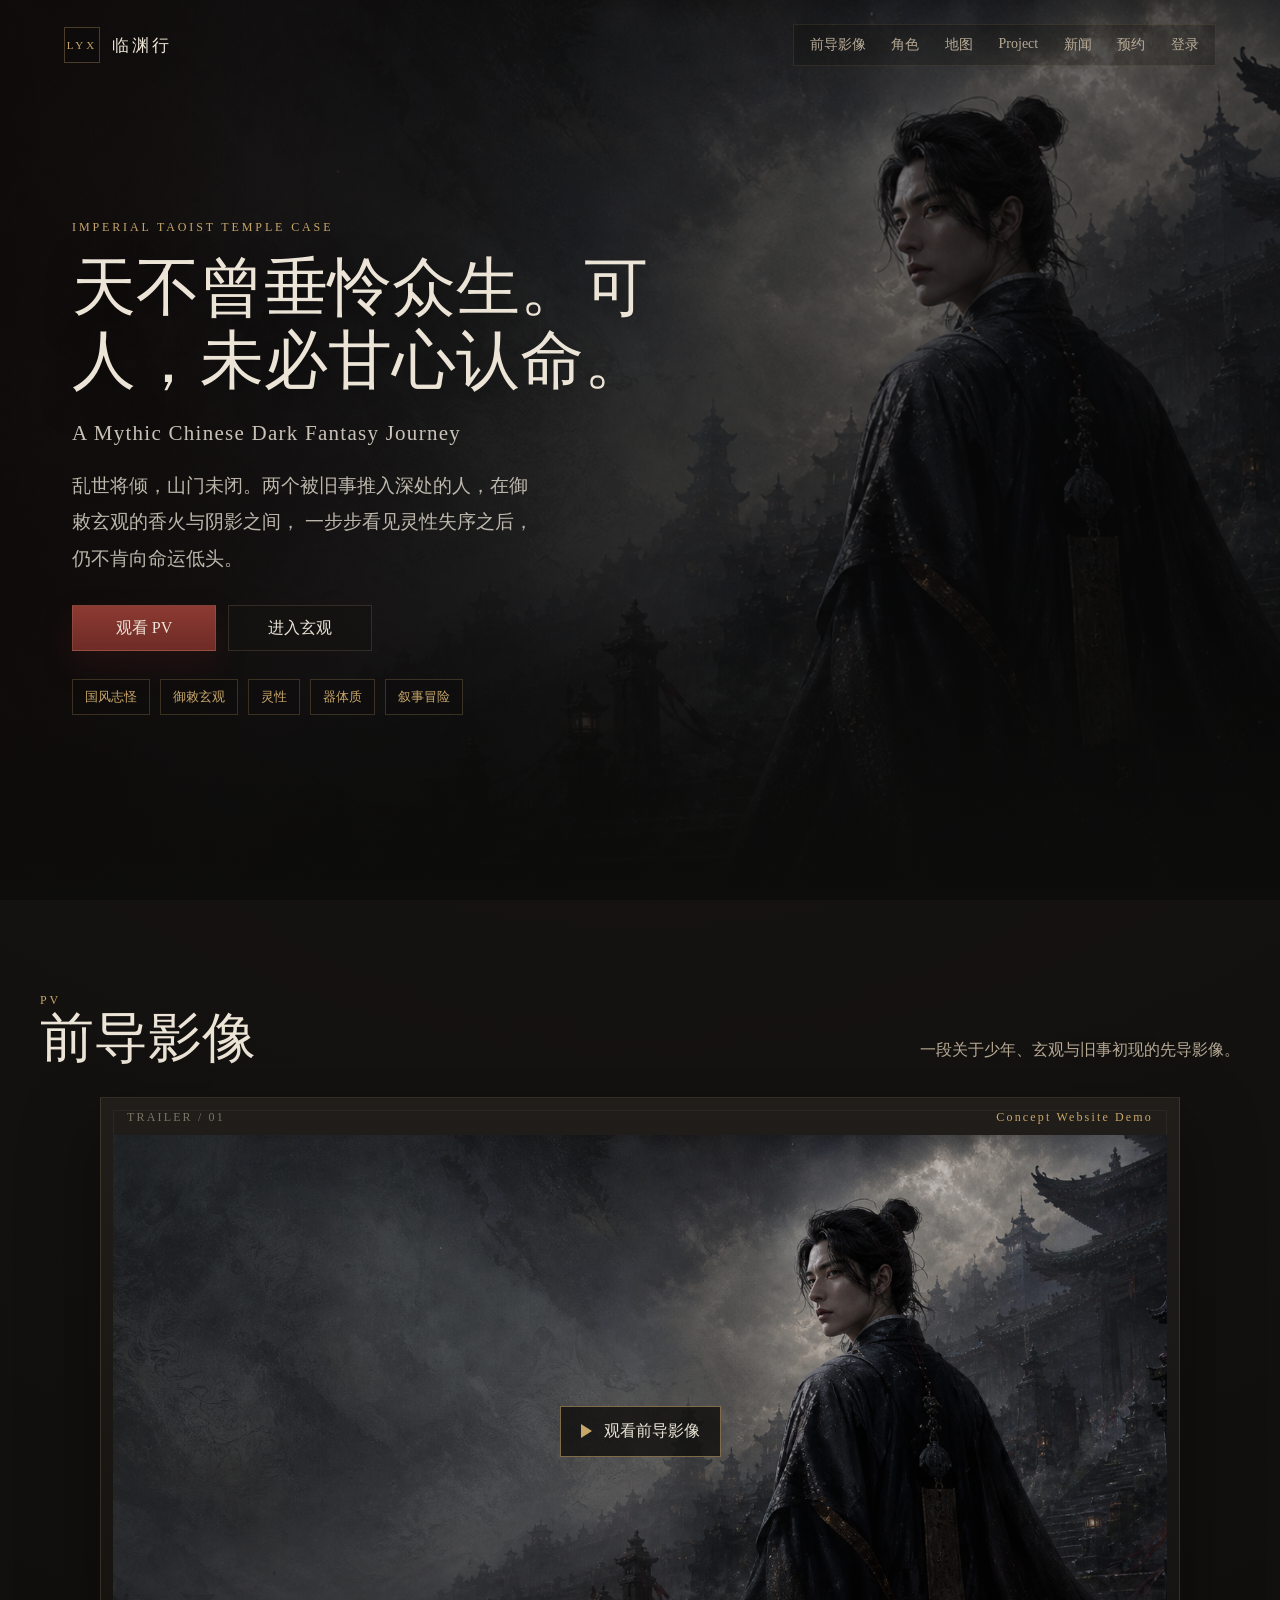
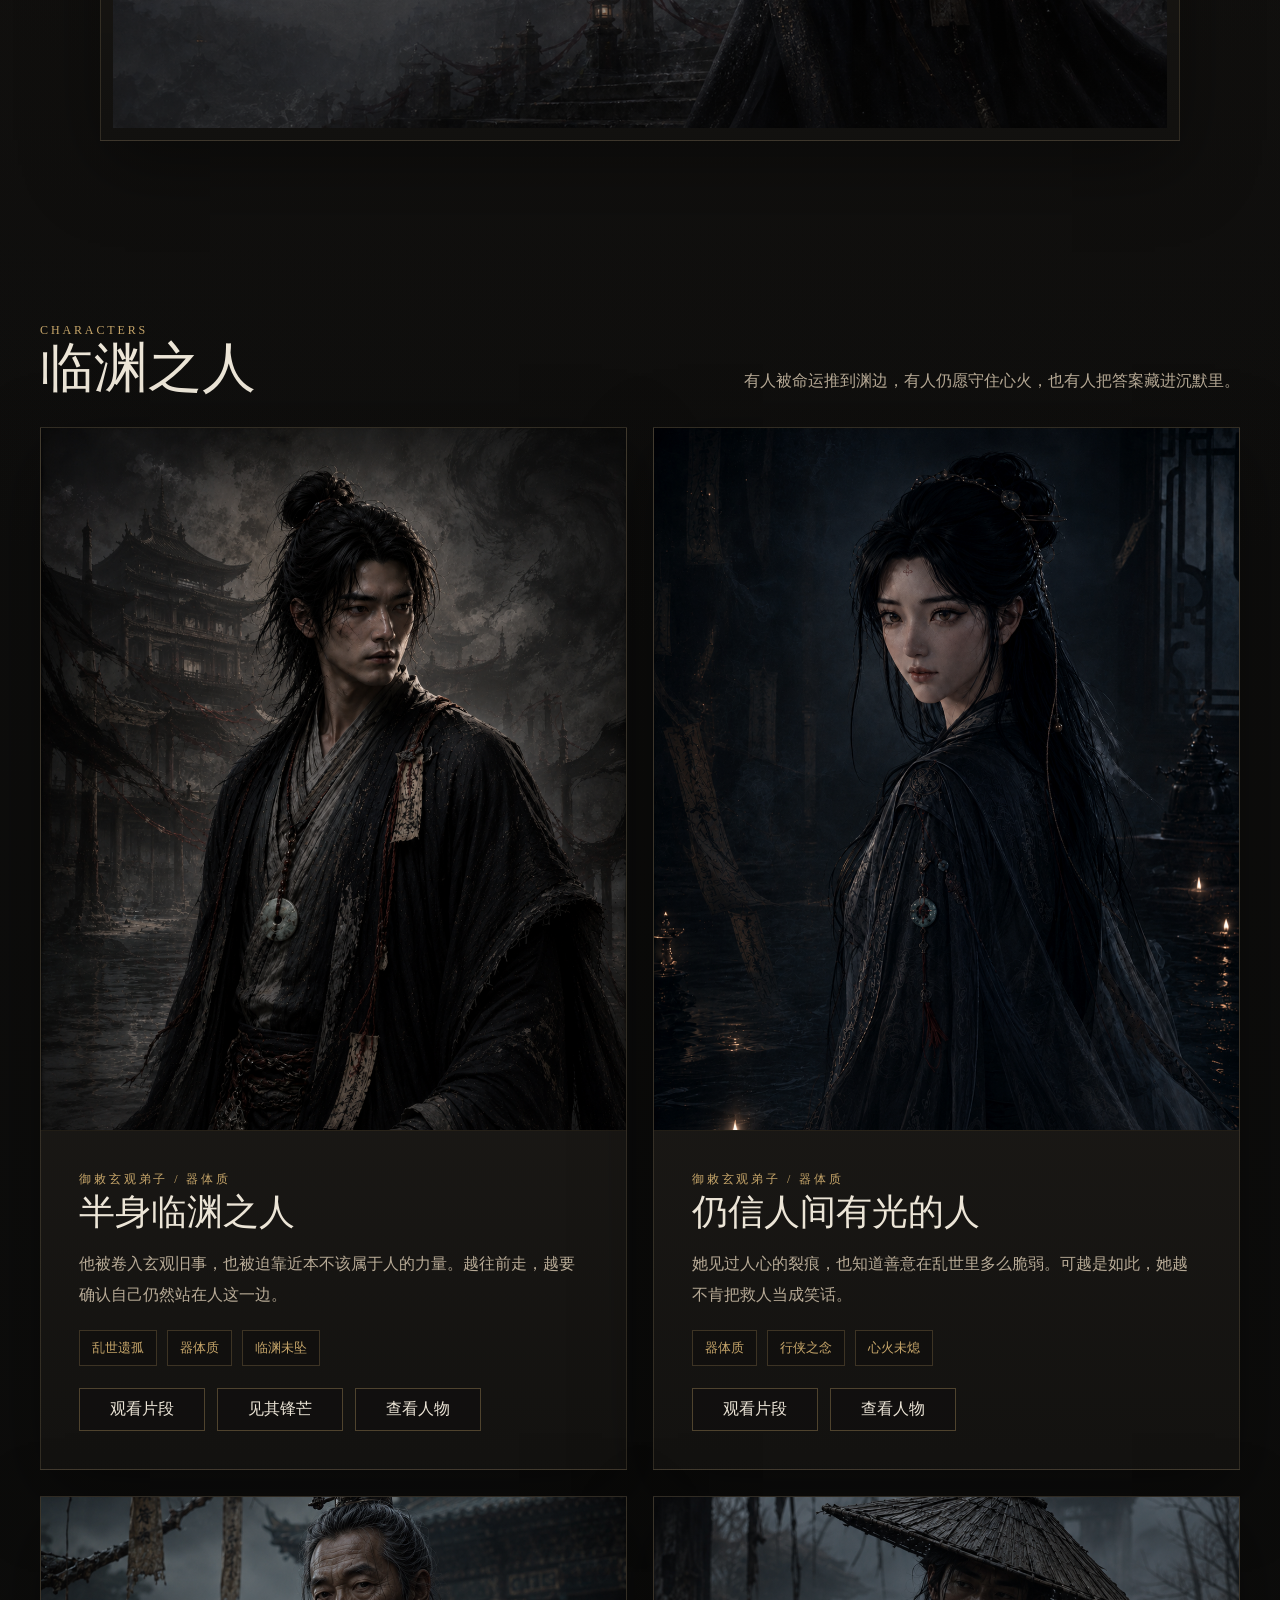
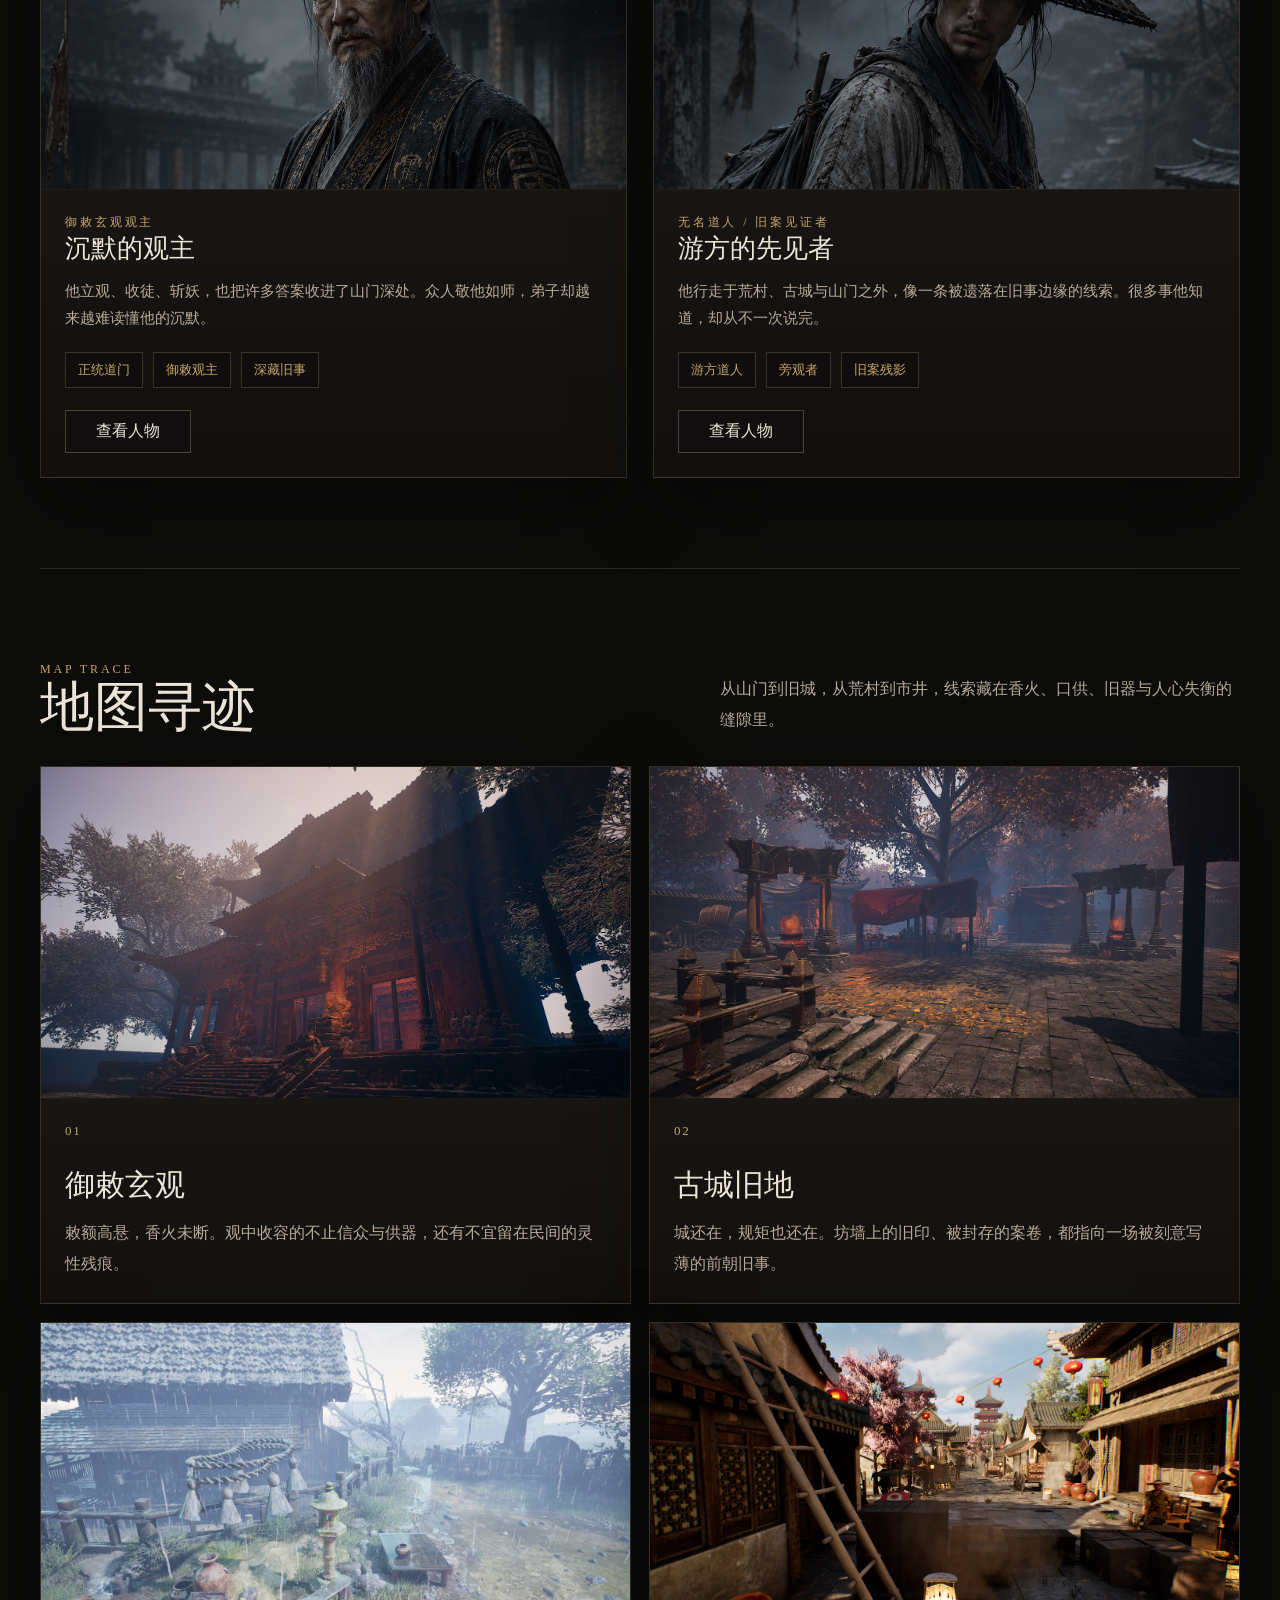
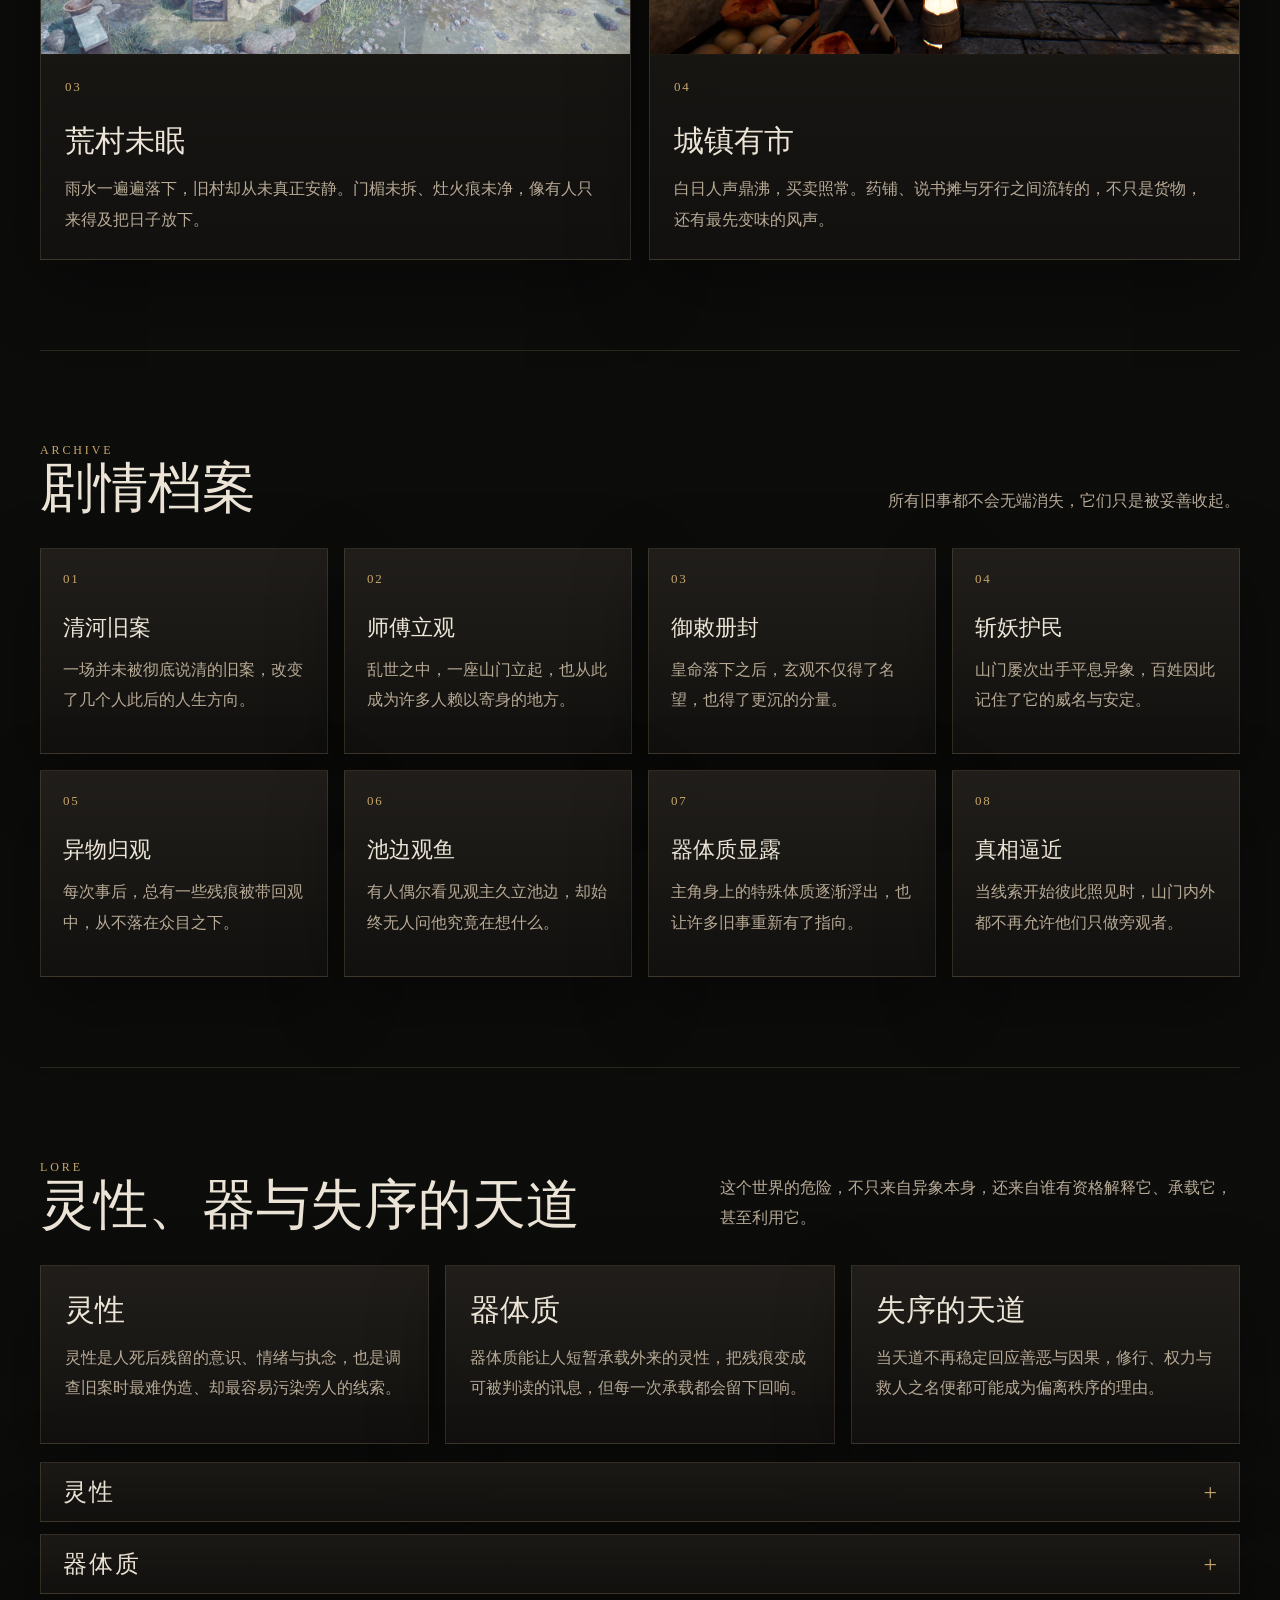
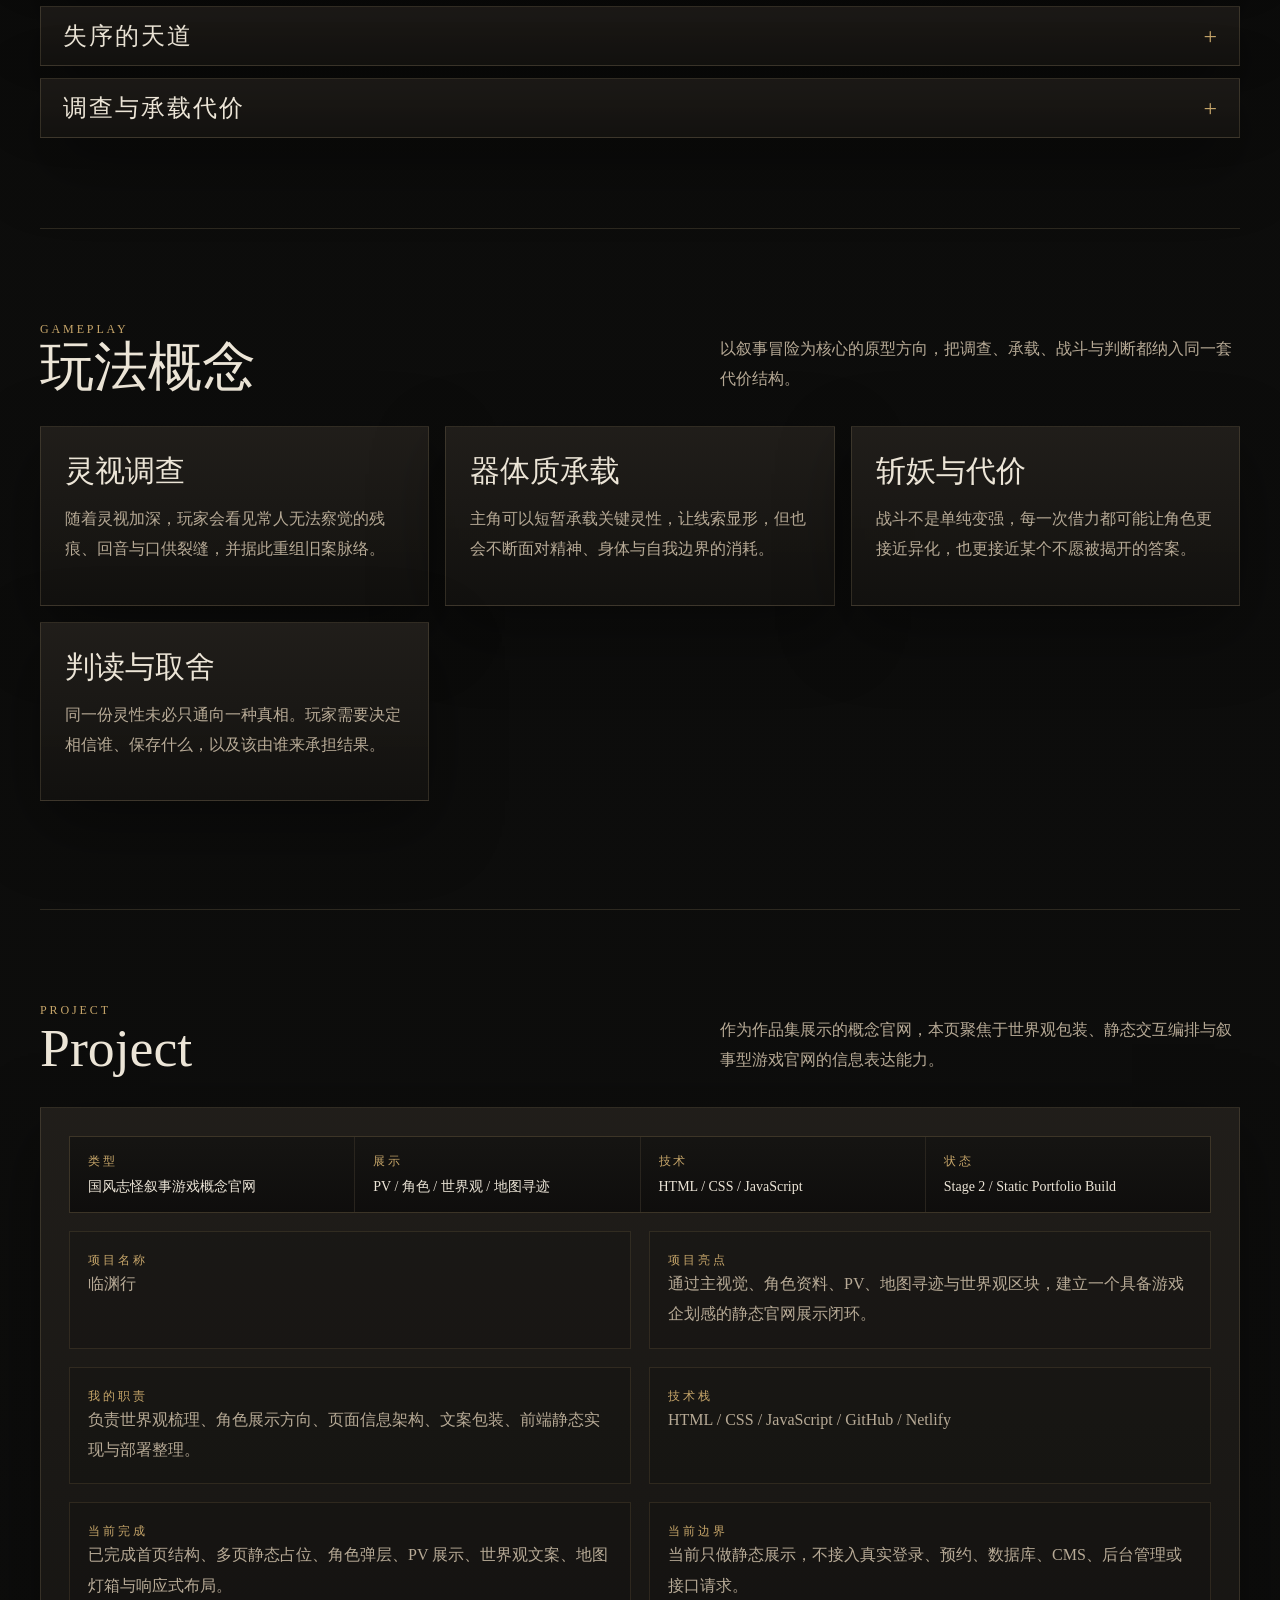
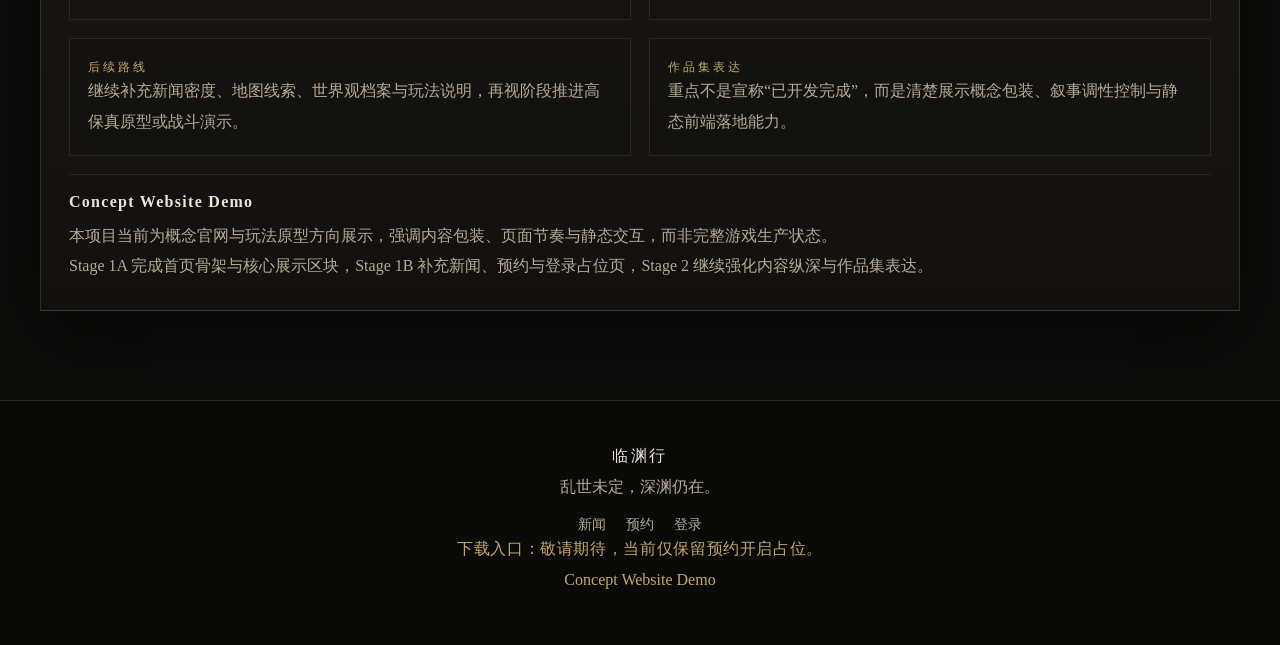
==== commit f1920257: "polish stage 2 static portfolio build" ====
--- a/index.html
+++ b/index.html
@@ -200,7 +200,7 @@
                     <span class="section-kicker">MAP TRACE</span>
                     <h2 id="map-title">地图寻迹</h2>
                 </div>
-                <p>从山门到旧城，从荒村到市井，线索总沿着人心与旧事继续向前。</p>
+                <p>从山门到旧城，从荒村到市井，线索藏在香火、口供、旧器与人心失衡的缝隙里。</p>
             </div>
 
             <div class="feature-grid">
@@ -212,7 +212,7 @@
                     <div class="feature-card-copy">
                         <span>01</span>
                         <h3>御敕玄观</h3>
-                        <p>敕额高悬，香火未断。最安静的地方，往往也最懂得保存秘密。</p>
+                        <p>敕额高悬，香火未断。观中收容的不止信众与供器，还有不宜留在民间的灵性残痕。</p>
                     </div>
                 </article>
                 <article class="feature-card" role="button" tabindex="0" data-feature-gallery="ancient-city"
@@ -223,7 +223,7 @@
                     <div class="feature-card-copy">
                         <span>02</span>
                         <h3>古城旧地</h3>
-                        <p>城还在，规矩也还在。只是有些旧事，已经被岁月压进石缝里。</p>
+                        <p>城还在，规矩也还在。坊墙上的旧印、被封存的案卷，都指向一场被刻意写薄的前朝旧事。</p>
                     </div>
                 </article>
                 <article class="feature-card" role="button" tabindex="0" data-feature-gallery="abandoned-village"
@@ -234,7 +234,7 @@
                     <div class="feature-card-copy">
                         <span>03</span>
                         <h3>荒村未眠</h3>
-                        <p>雨水一遍遍落下，旧村却从未真正安静。有人离开，有些痕迹留下。</p>
+                        <p>雨水一遍遍落下，旧村却从未真正安静。门楣未拆、灶火痕未净，像有人只来得及把日子放下。</p>
                     </div>
                 </article>
                 <article class="feature-card" role="button" tabindex="0" data-feature-gallery="town-market"
@@ -245,7 +245,7 @@
                     <div class="feature-card-copy">
                         <span>04</span>
                         <h3>城镇有市</h3>
-                        <p>白日人声鼎沸，买卖照常。热闹之下，消息比银钱更快流通。</p>
+                        <p>白日人声鼎沸，买卖照常。药铺、说书摊与牙行之间流转的，不只是货物，还有最先变味的风声。</p>
                     </div>
                 </article>
             </div>
@@ -312,21 +312,21 @@
                     <span class="section-kicker">LORE</span>
                     <h2 id="lore-title">灵性、器与失序的天道</h2>
                 </div>
-                <p>在这个世界里，真正危险的从来不止异象本身，还有人们如何解释它。</p>
+                <p>这个世界的危险，不只来自异象本身，还来自谁有资格解释它、承载它，甚至利用它。</p>
             </div>
 
             <div class="lore-cards">
                 <article class="lore-card">
                     <h3>灵性</h3>
-                    <p>人死后残留的意识与痕迹，是最珍贵也最危险的部分。</p>
+                    <p>灵性是人死后残留的意识、情绪与执念，也是调查旧案时最难伪造、却最容易污染旁人的线索。</p>
                 </article>
                 <article class="lore-card">
                     <h3>器体质</h3>
-                    <p>能够承载灵性的特殊体质，既是天赋，也是命运主动索取的代价。</p>
+                    <p>器体质能让人短暂承载外来的灵性，把残痕变成可被判读的讯息，但每一次承载都会留下回响。</p>
                 </article>
                 <article class="lore-card">
                     <h3>失序的天道</h3>
-                    <p>当修行、秩序与欲望彼此纠缠，许多看似正确的解释都会慢慢偏离原处。</p>
+                    <p>当天道不再稳定回应善恶与因果，修行、权力与救人之名便都可能成为偏离秩序的理由。</p>
                 </article>
             </div>
 
@@ -336,8 +336,8 @@
                         <span>灵性</span>
                     </button>
                     <div class="lore-body" aria-hidden="true">
-                        <p>灵性是人最细微也最难被完全保留下来的部分。它像余温、像执念、也像尚未散尽的回声。</p>
-                        <p>平常人难以察觉，只有在灵视加深之后，才会意识到许多地方其实从未真正安静过。</p>
+                        <p>灵性是人最细微也最难被完全保留下来的部分。它像余温、像执念，也像被留在现场的另一份口供。</p>
+                        <p>平常人难以察觉，只有在灵视加深之后，才会意识到许多地方并非闹鬼，而是有人把未竟之事留得太久。</p>
                     </div>
                 </article>
                 <article class="lore-item">
@@ -345,8 +345,8 @@
                         <span>器体质</span>
                     </button>
                     <div class="lore-body" aria-hidden="true">
-                        <p>男女主拥有能够承载灵性的器体质，这让他们比常人更容易看见，也更容易被卷入。</p>
-                        <p>它不是单纯的能力，而是一种会不断要求回应的命运结构。承载越多，代价也越难回避。</p>
+                        <p>男女主拥有能够承载灵性的器体质，这让他们比常人更容易看见，也更容易在调查中成为“容器”。</p>
+                        <p>它不是单纯的能力，而是一种会持续索取回应的结构。承载越深，记忆、感官与自我边界就越难保持完整。</p>
                     </div>
                 </article>
                 <article class="lore-item">
@@ -355,7 +355,16 @@
                     </button>
                     <div class="lore-body" aria-hidden="true">
                         <p>有人仍把秩序视作守护众生的方式，也有人相信只要足够接近力量，便能替天道重新命名。</p>
-                        <p>《临渊行》的悬疑并不只来自异象本身，更来自人们如何解释、利用并合理化这些异象。</p>
+                        <p>《临渊行》的悬疑不只来自异象本身，更来自每个势力都在用自己的说法，替代原本已经失衡的因果。</p>
+                    </div>
+                </article>
+                <article class="lore-item">
+                    <button class="lore-toggle" type="button" aria-expanded="false">
+                        <span>调查与承载代价</span>
+                    </button>
+                    <div class="lore-body" aria-hidden="true">
+                        <p>想看清真相，就必须更靠近灵性残痕；想让线索说话，就必须有人先把它接进体内。</p>
+                        <p>调查因此从不是旁观式采证，而是一次次在“知道更多”与“失去更多”之间做出交换。</p>
                     </div>
                 </article>
             </div>
@@ -367,21 +376,25 @@
                     <span class="section-kicker">GAMEPLAY</span>
                     <h2 id="gameplay-title">玩法概念</h2>
                 </div>
-                <p>以叙事冒险为核心的原型方向，强调调查、承载与选择的代价。</p>
+                <p>以叙事冒险为核心的原型方向，把调查、承载、战斗与判断都纳入同一套代价结构。</p>
             </div>
 
             <div class="concept-grid">
                 <article class="concept-card">
                     <h3>灵视调查</h3>
-                    <p>随着灵视加深，玩家会看见常人无法察觉的残痕、回音与旧案线索。</p>
+                    <p>随着灵视加深，玩家会看见常人无法察觉的残痕、回音与口供裂缝，并据此重组旧案脉络。</p>
                 </article>
                 <article class="concept-card">
                     <h3>器体质承载</h3>
-                    <p>主角能够承载灵性，也会不断面对精神、身体与自我边界的消耗。</p>
+                    <p>主角可以短暂承载关键灵性，让线索显形，但也会不断面对精神、身体与自我边界的消耗。</p>
                 </article>
                 <article class="concept-card">
                     <h3>斩妖与代价</h3>
-                    <p>战斗不是单纯变强，每一次借力都意味着更接近异化与真相。</p>
+                    <p>战斗不是单纯变强，每一次借力都可能让角色更接近异化，也更接近某个不愿被揭开的答案。</p>
+                </article>
+                <article class="concept-card">
+                    <h3>判读与取舍</h3>
+                    <p>同一份灵性未必只通向一种真相。玩家需要决定相信谁、保存什么，以及该由谁来承担结果。</p>
                 </article>
             </div>
         </section>
@@ -392,7 +405,7 @@
                     <span class="section-kicker">PROJECT</span>
                     <h2 id="project-title">Project</h2>
                 </div>
-                <p>作为简历作品展示的概念官网，本页重点呈现世界观、视觉整合与前端交互组织能力。</p>
+                <p>作为作品集展示的概念官网，本页聚焦于世界观包装、静态交互编排与叙事型游戏官网的信息表达能力。</p>
             </div>
 
             <div class="project-panel">
@@ -403,7 +416,7 @@
                     </div>
                     <div class="project-meta-item">
                         <span class="status-label">展示</span>
-                        <strong>PV / 角色 / 世界观 / 场景地图</strong>
+                        <strong>PV / 角色 / 世界观 / 地图寻迹</strong>
                     </div>
                     <div class="project-meta-item">
                         <span class="status-label">技术</span>
@@ -411,7 +424,7 @@
                     </div>
                     <div class="project-meta-item">
                         <span class="status-label">状态</span>
-                        <strong>Website Demo Deployed</strong>
+                        <strong>Stage 2 / Static Portfolio Build</strong>
                     </div>
                 </div>
                 <div class="project-grid">
@@ -420,12 +433,12 @@
                         <p>临渊行</p>
                     </div>
                     <div>
-                        <span class="project-label">项目类型</span>
-                        <p>国风志怪叙事游戏概念官网</p>
+                        <span class="project-label">项目亮点</span>
+                        <p>通过主视觉、角色资料、PV、地图寻迹与世界观区块，建立一个具备游戏企划感的静态官网展示闭环。</p>
                     </div>
                     <div>
                         <span class="project-label">我的职责</span>
-                        <p>世界观设定、角色方向、视觉整合、网页搭建、部署上线</p>
+                        <p>负责世界观梳理、角色展示方向、页面信息架构、文案包装、前端静态实现与部署整理。</p>
                     </div>
                     <div>
                         <span class="project-label">技术栈</span>
@@ -433,17 +446,25 @@
                     </div>
                     <div>
                         <span class="project-label">当前完成</span>
-                        <p>Hero、PV、角色展示、人物弹窗、世界观设定、场景地图、灯箱交互、响应式页面</p>
-                    </div>
-                    <div>
-                        <span class="project-label">后续计划</span>
-                        <p>UE Demo、玩法原型、战斗展示、更多剧情档案</p>
+                        <p>已完成首页结构、多页静态占位、角色弹层、PV 展示、世界观文案、地图灯箱与响应式布局。</p>
+                    </div>
+                    <div>
+                        <span class="project-label">当前边界</span>
+                        <p>当前只做静态展示，不接入真实登录、预约、数据库、CMS、后台管理或接口请求。</p>
+                    </div>
+                    <div>
+                        <span class="project-label">后续路线</span>
+                        <p>继续补充新闻密度、地图线索、世界观档案与玩法说明，再视阶段推进高保真原型或战斗演示。</p>
+                    </div>
+                    <div>
+                        <span class="project-label">作品集表达</span>
+                        <p>重点不是宣称“已开发完成”，而是清楚展示概念包装、叙事调性控制与静态前端落地能力。</p>
                     </div>
                 </div>
                 <div class="project-note">
                     <strong>Concept Website Demo</strong>
-                    <p>本项目当前为概念官网与玩法原型方向展示，不对应完整游戏开发完工状态。</p>
-                    <p>Stage 1A 已完成静态官网结构，Stage 1B 将扩展新闻与预约页面。</p>
+                    <p>本项目当前为概念官网与玩法原型方向展示，强调内容包装、页面节奏与静态交互，而非完整游戏生产状态。</p>
+                    <p>Stage 1A 完成首页骨架与核心展示区块，Stage 1B 补充新闻、预约与登录占位页，Stage 2 继续强化内容纵深与作品集表达。</p>
                 </div>
             </div>
         </section>
--- a/style.css
+++ b/style.css
@@ -772,6 +772,10 @@
   padding-bottom: 10vh;
 }
 
+.mobile-quick-links {
+  display: none;
+}
+
 .subpage-section {
   padding-top: clamp(52px, 6vw, 78px);
 }
@@ -934,6 +938,57 @@
   outline: none;
 }
 
+.form-field-static {
+  position: relative;
+  align-content: start;
+  background:
+    linear-gradient(180deg, rgba(24, 21, 18, 0.76), rgba(10, 10, 9, 0.46));
+}
+
+.form-field-static::after {
+  content: "STATIC";
+  position: absolute;
+  top: 14px;
+  right: 16px;
+  color: rgba(199, 166, 106, 0.42);
+  font-size: 11px;
+  letter-spacing: 0.18em;
+}
+
+.field-display {
+  position: relative;
+  display: flex;
+  align-items: center;
+  min-height: 48px;
+  border: 1px solid rgba(199, 166, 106, 0.22);
+  padding: 12px 14px 12px 16px;
+  color: rgba(236, 229, 215, 0.76);
+  line-height: 1.8;
+  background:
+    linear-gradient(180deg, rgba(22, 20, 18, 0.96), rgba(14, 13, 12, 0.94));
+  box-shadow:
+    inset 0 1px 0 rgba(255, 255, 255, 0.02),
+    inset 0 0 0 1px rgba(8, 8, 8, 0.16);
+}
+
+.field-display::before {
+  content: "";
+  position: absolute;
+  top: 10px;
+  bottom: 10px;
+  left: 0;
+  width: 1px;
+  background: linear-gradient(180deg, transparent, rgba(199, 166, 106, 0.42), transparent);
+}
+
+.field-display-area {
+  align-items: flex-start;
+  min-height: 132px;
+  padding-top: 14px;
+  padding-bottom: 14px;
+  line-height: 1.9;
+}
+
 .form-field-wide {
   width: 100%;
 }
@@ -960,10 +1015,9 @@
   color: var(--muted);
 }
 
-.choice-chip input {
-  width: 14px;
-  height: 14px;
-  accent-color: var(--gold);
+.choice-chip-static {
+  justify-content: center;
+  color: var(--text);
 }
 
 .reserve-actions {
@@ -973,6 +1027,7 @@
 
 .btn-static {
   cursor: not-allowed;
+  opacity: 0.72;
 }
 
 .reserve-form-note {
@@ -1283,6 +1338,36 @@
     display: none;
   }
 
+  .mobile-quick-links {
+    position: relative;
+    z-index: 3;
+    display: grid;
+    grid-template-columns: repeat(4, minmax(0, 1fr));
+    gap: 8px;
+    width: min(100% - 32px, 500px);
+    margin: 78px auto 0;
+  }
+
+  .mobile-quick-links a {
+    display: grid;
+    place-items: center;
+    min-height: 38px;
+    border: 1px solid rgba(199, 166, 106, 0.14);
+    background: rgba(12, 12, 11, 0.5);
+    color: var(--muted);
+    font-size: 13px;
+    letter-spacing: 0.1em;
+    transition: color 180ms ease, border-color 180ms ease, background 180ms ease;
+  }
+
+  .mobile-quick-links a:hover,
+  .mobile-quick-links a:focus-visible {
+    color: var(--gold);
+    border-color: rgba(199, 166, 106, 0.42);
+    background: rgba(26, 22, 19, 0.8);
+    outline: none;
+  }
+
   .brand {
     font-size: 15px;
   }
@@ -1305,7 +1390,7 @@
   }
 
   .subpage-hero .hero-content {
-    padding-top: 26vh;
+    padding-top: 18vh;
   }
 
   .hero h1 {
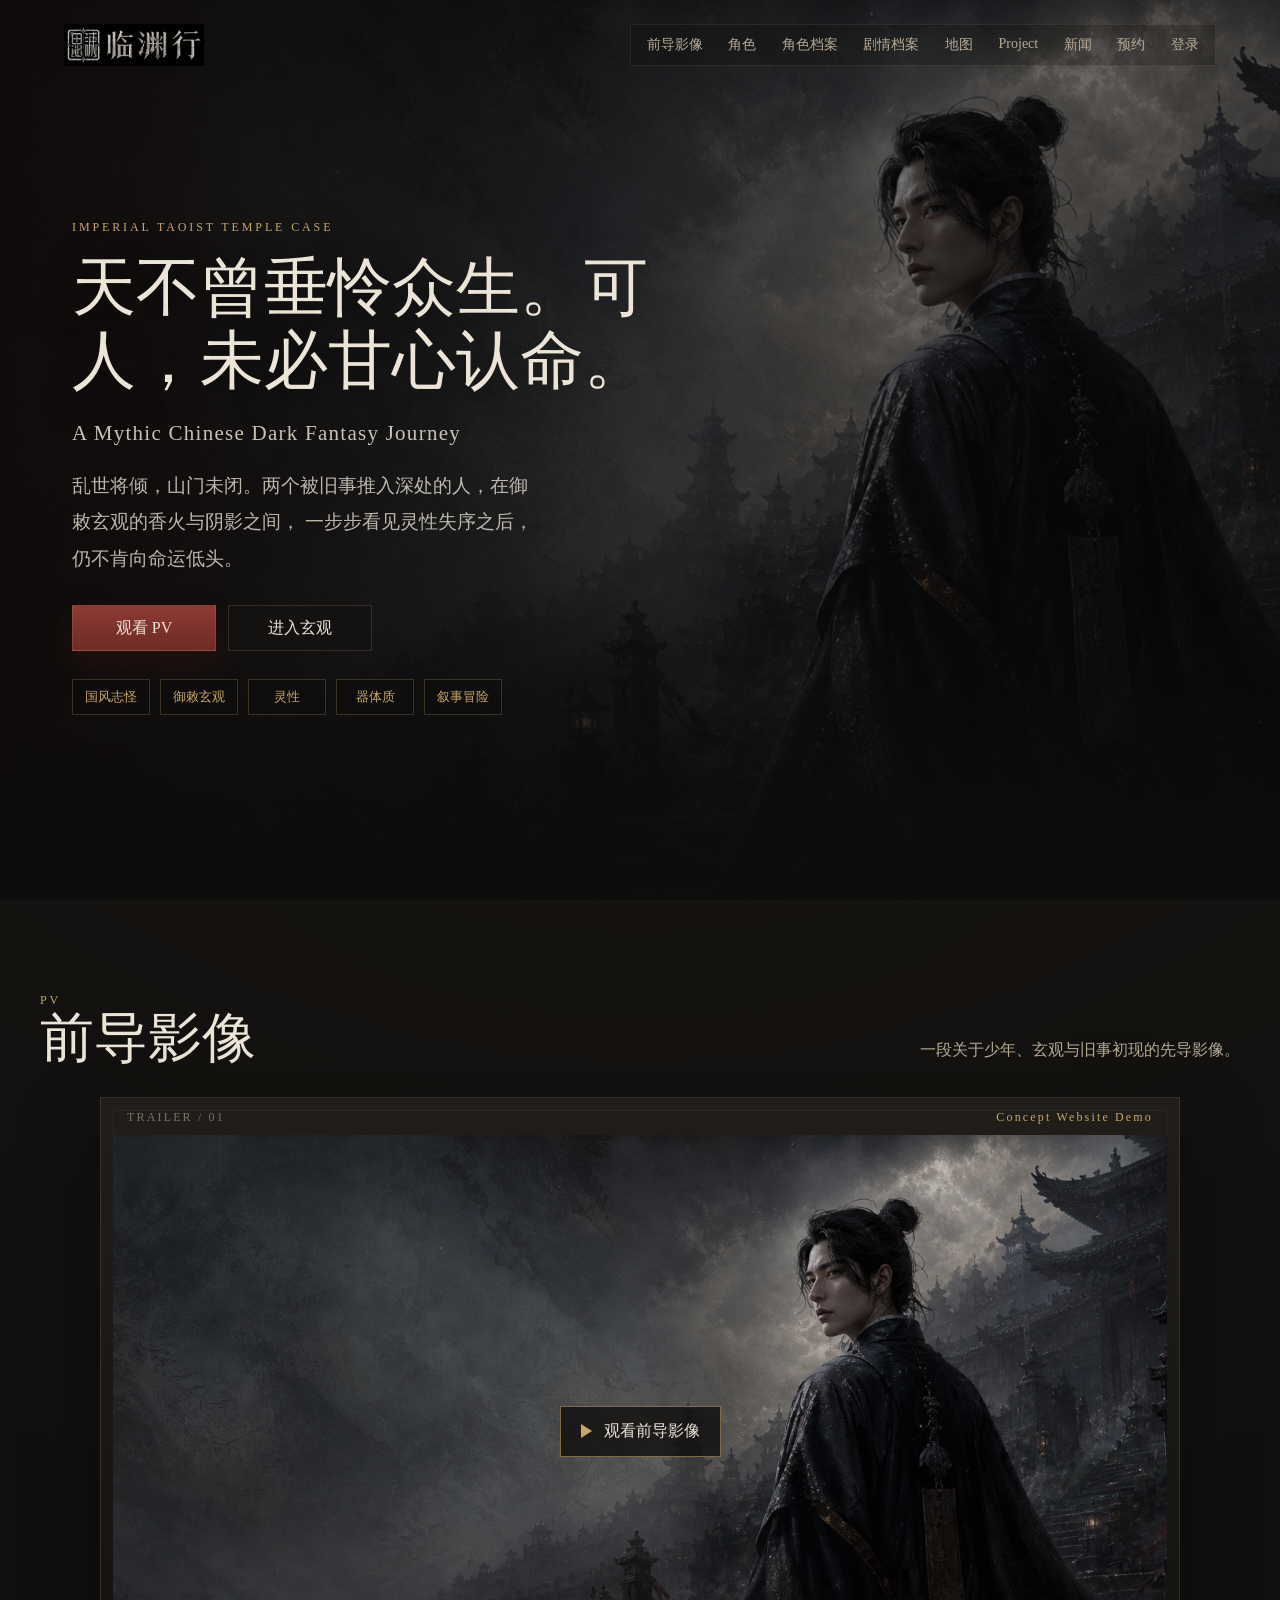
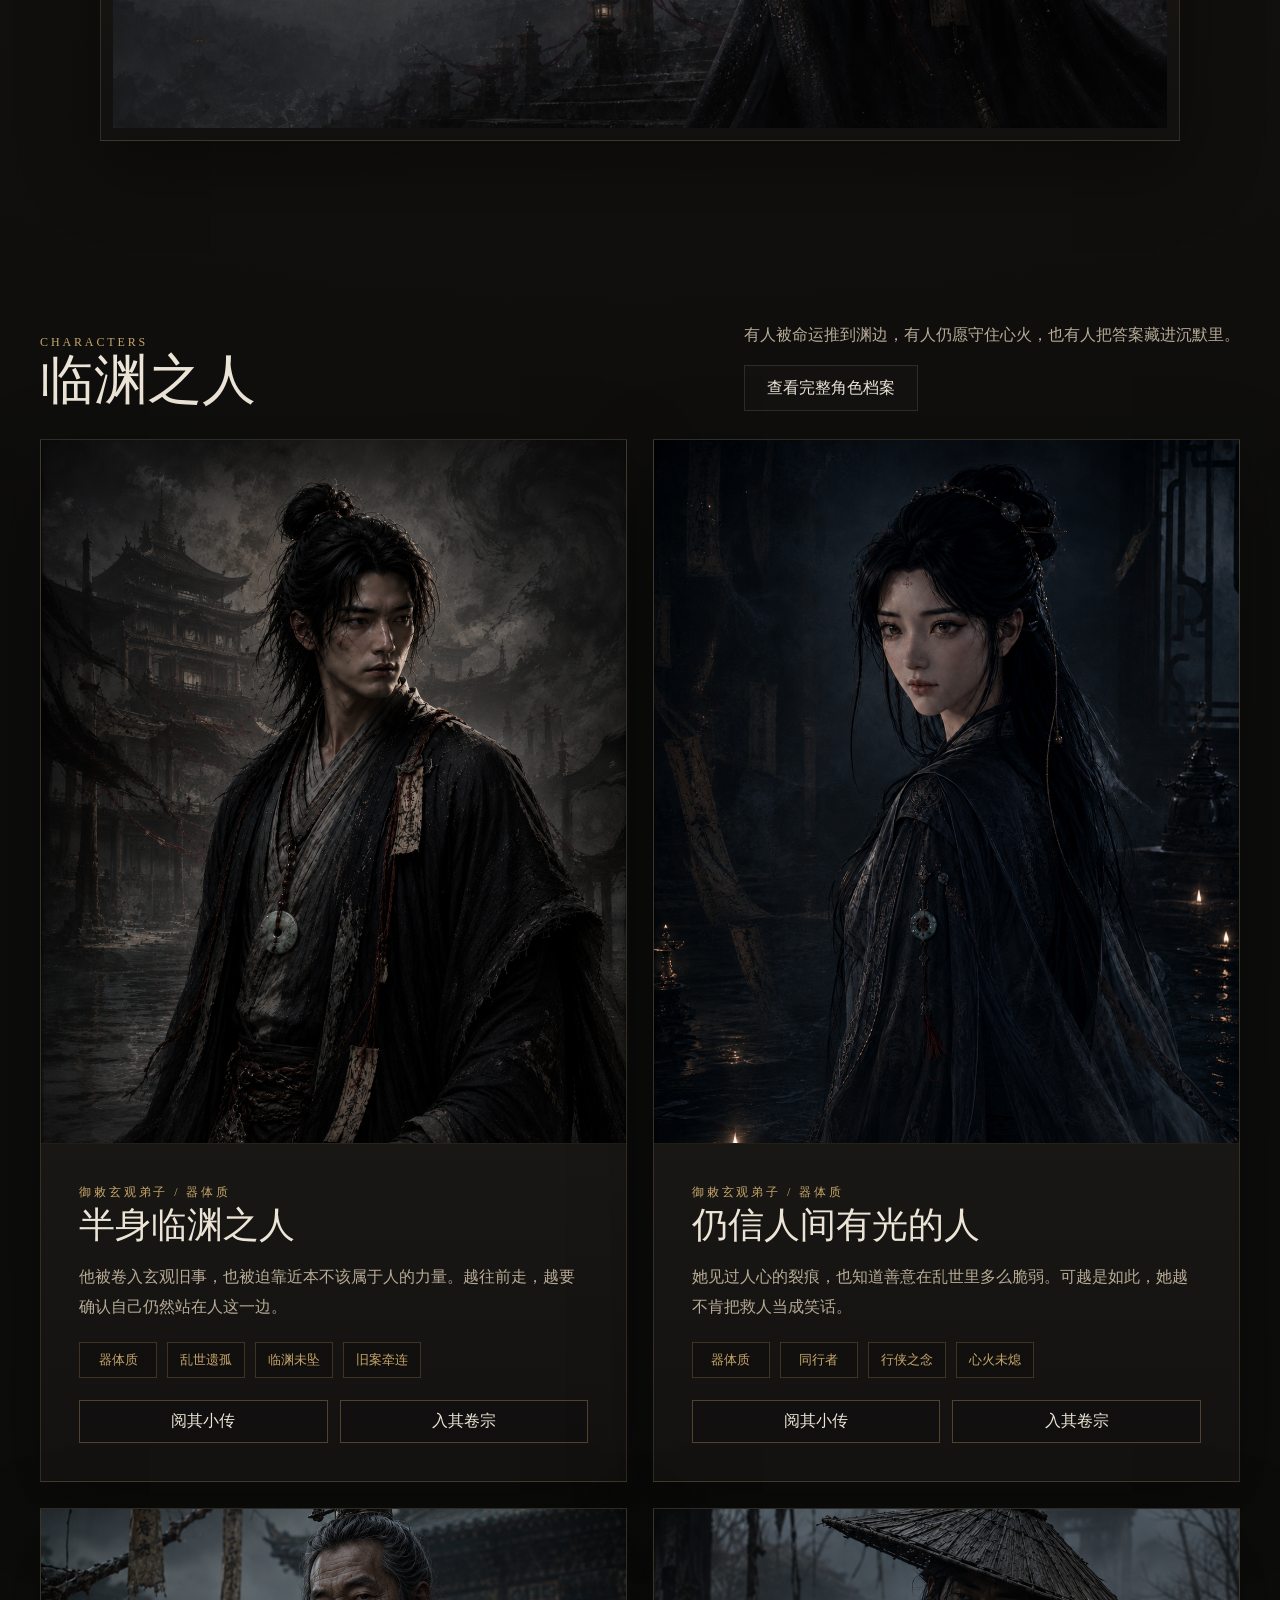
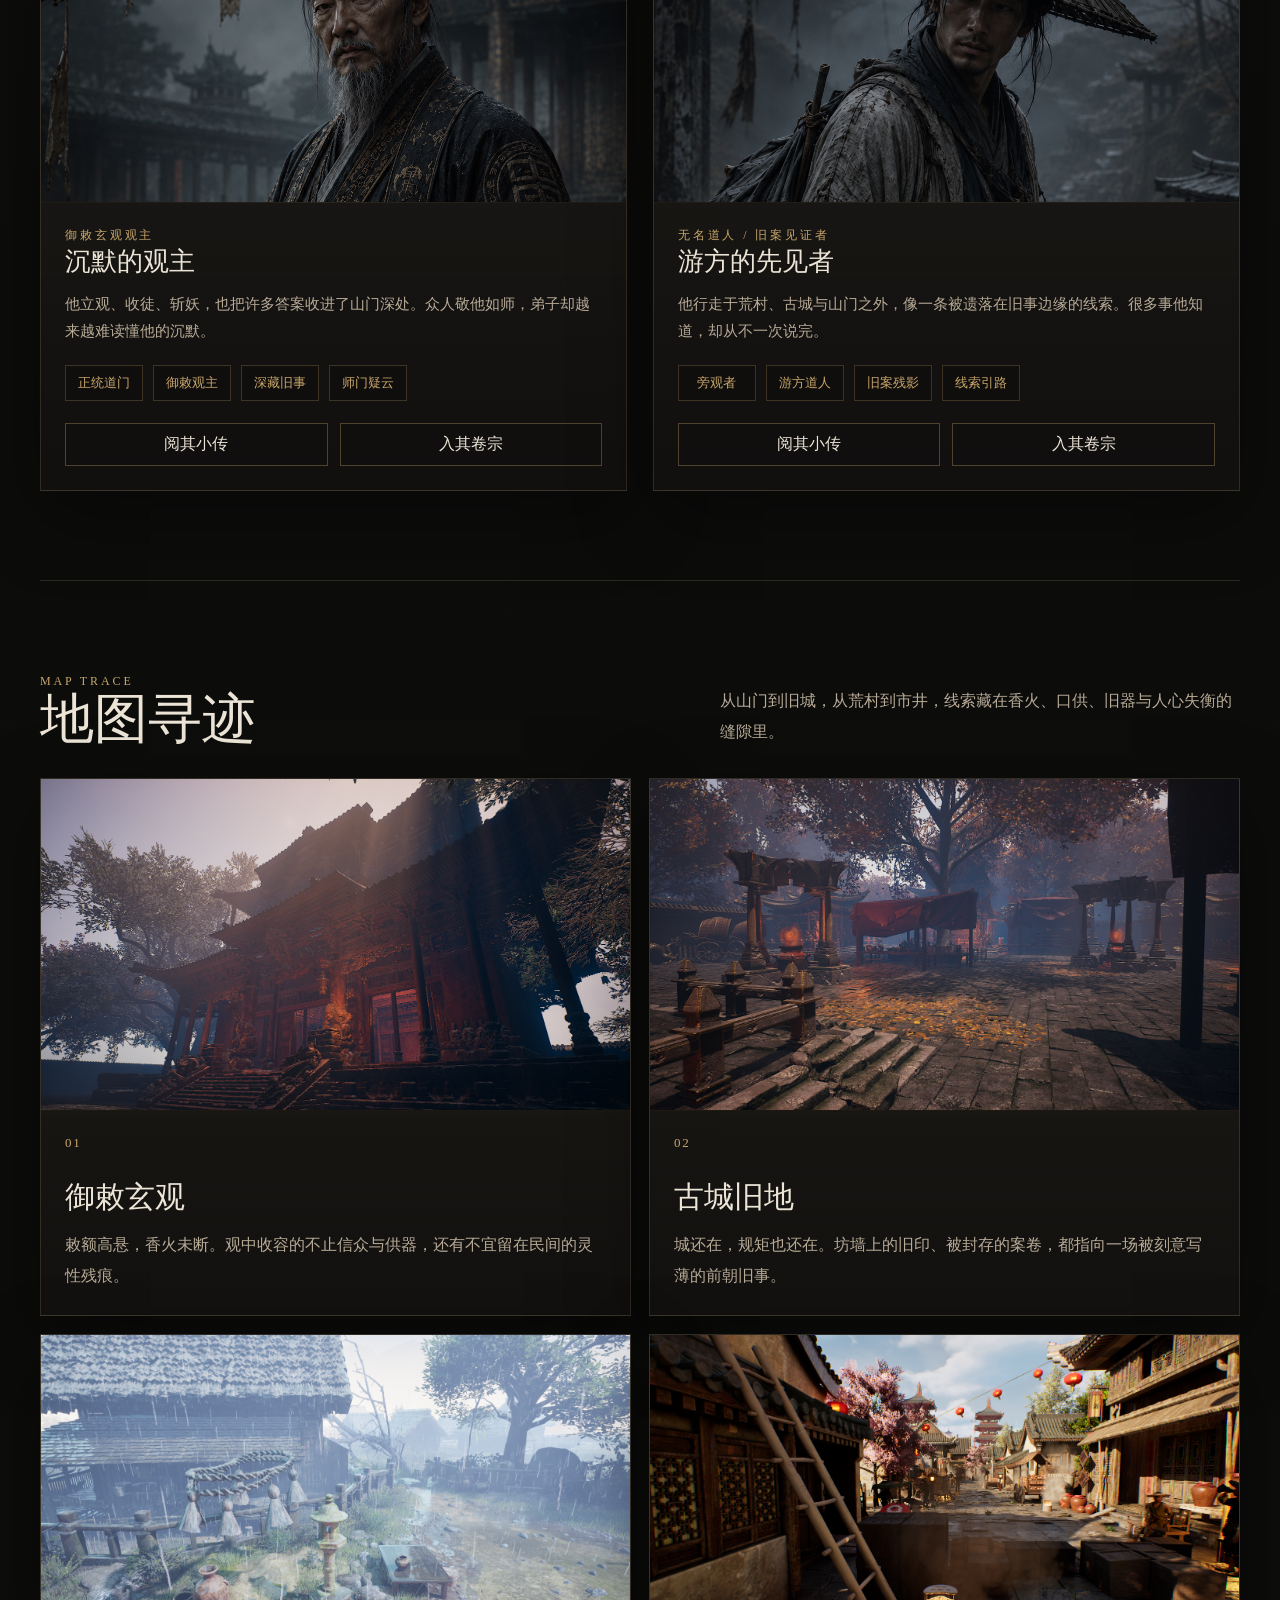
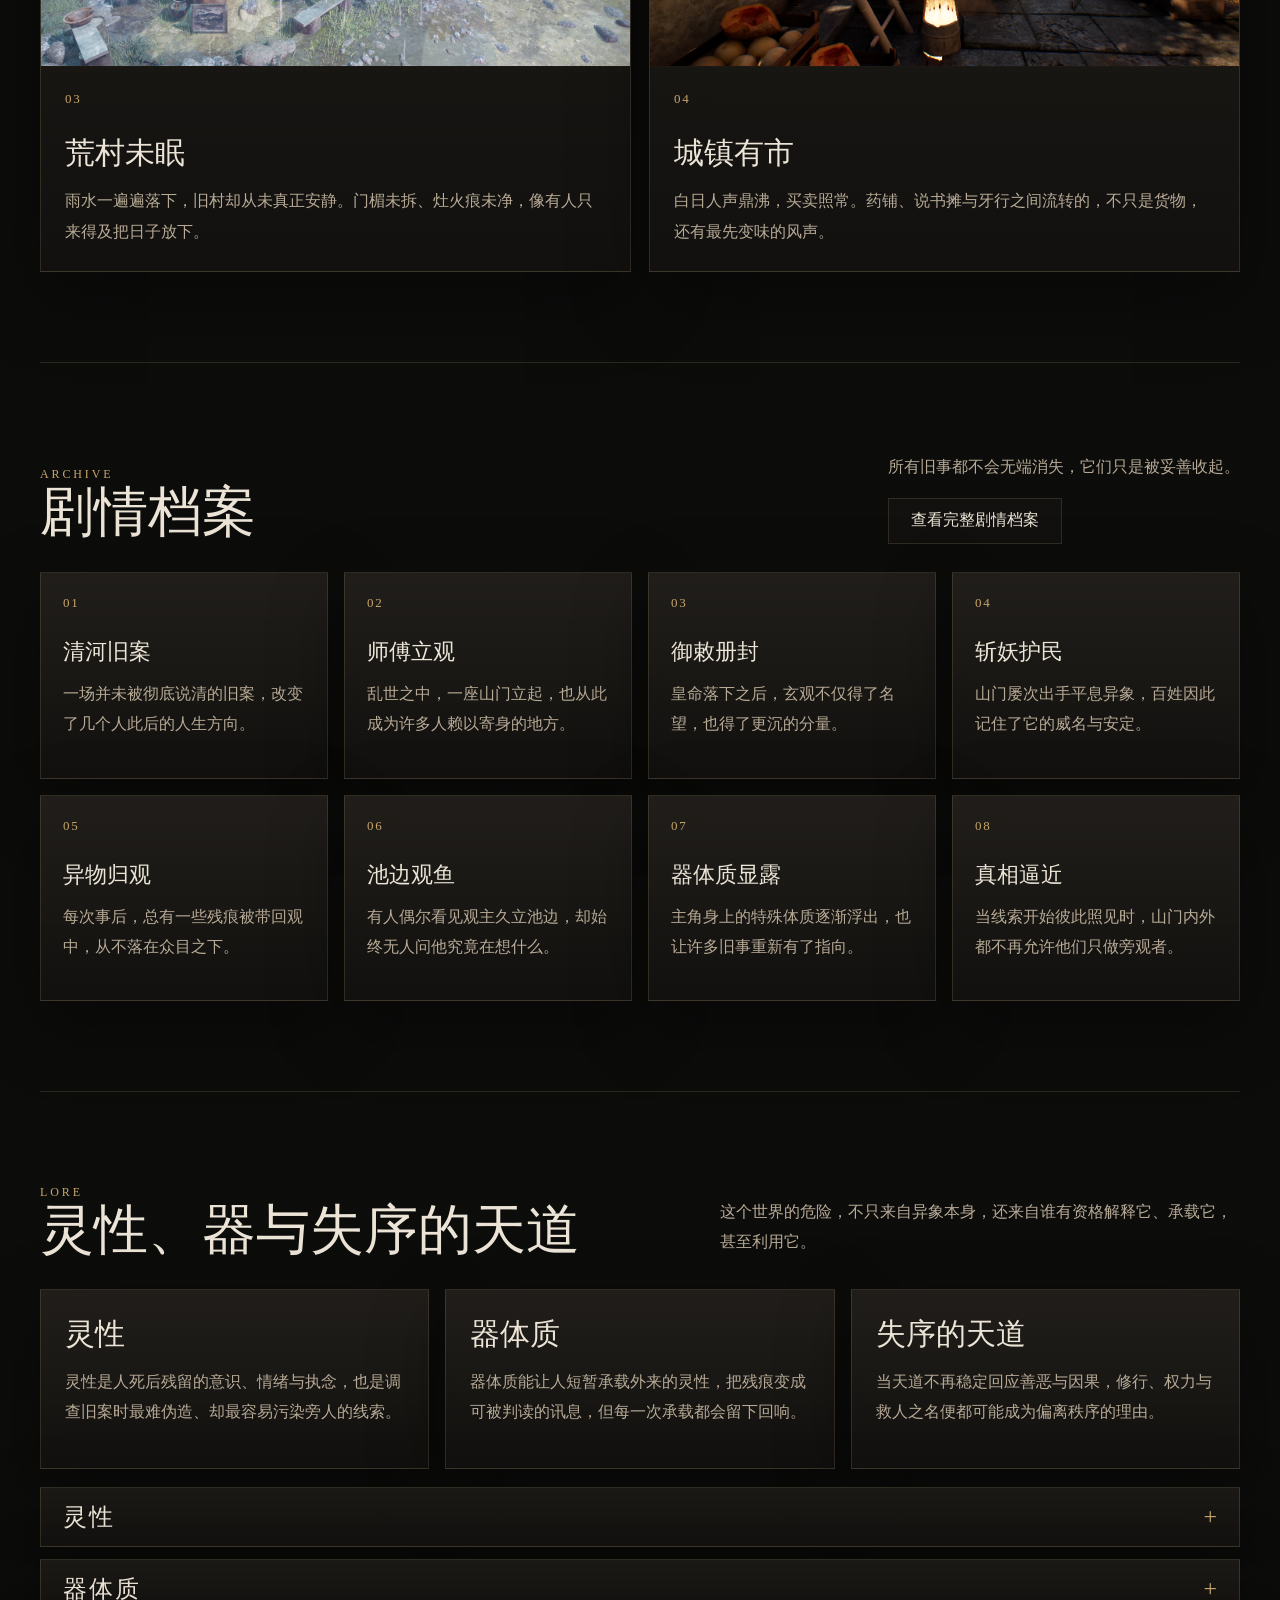
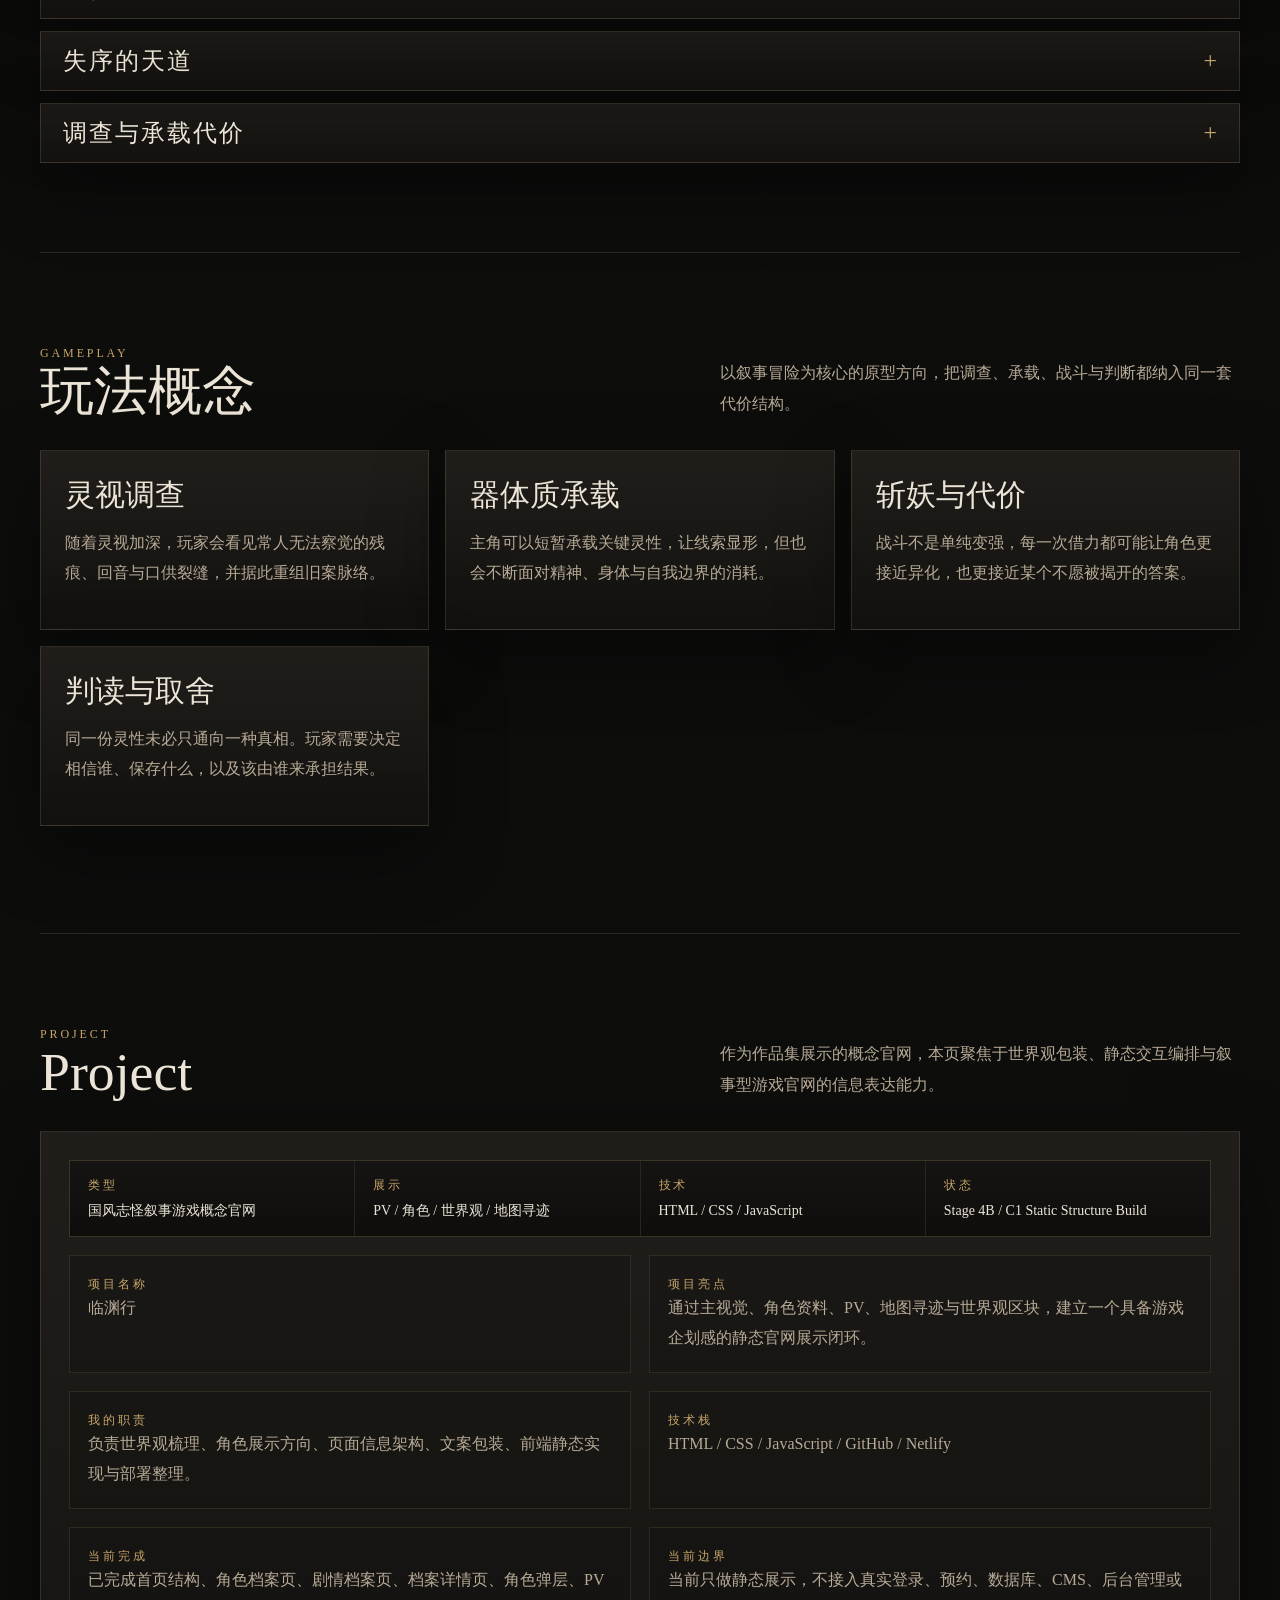
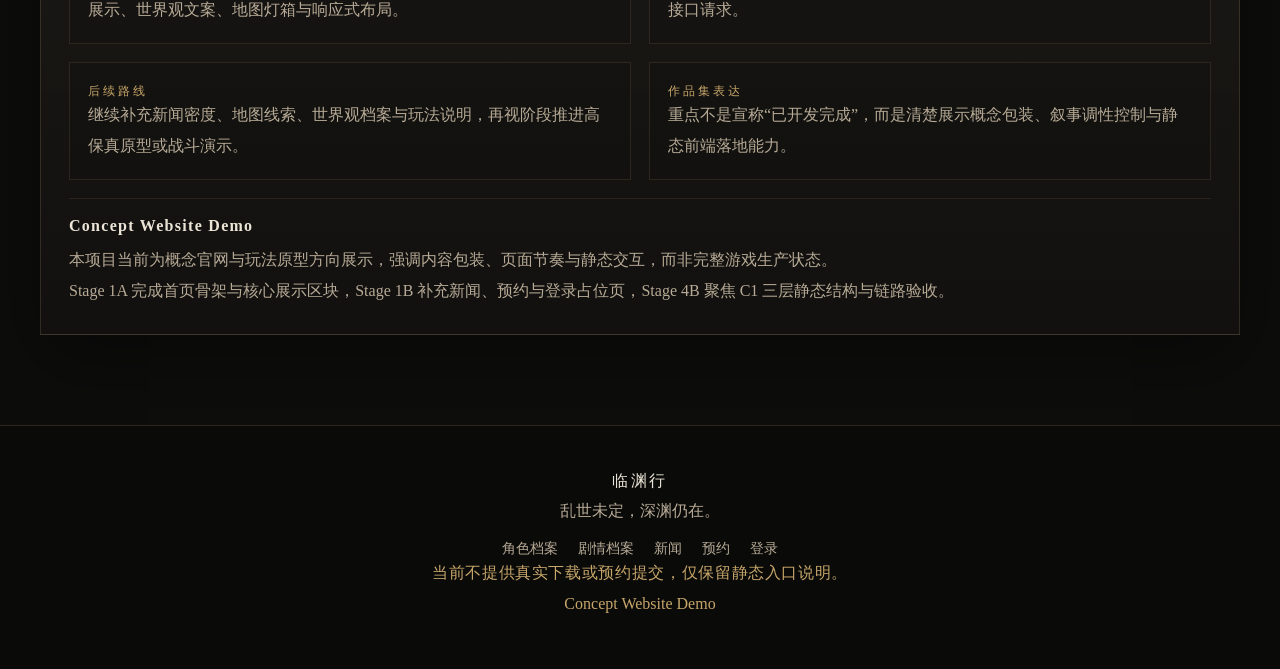
==== commit 6c9eef5d: "update linyuanxing website" ====
--- a/index.html
+++ b/index.html
@@ -5,9 +5,12 @@
     <meta charset="UTF-8">
     <meta name="viewport" content="width=device-width, initial-scale=1.0">
     <title>临渊行 | 国风志怪叙事游戏概念官网</title>
-    <meta name="description" content="《临渊行》国风志怪叙事游戏概念官网。以御敕玄观、灵性与器体质为线索，展开一场克制而悬疑的乱世冒险。">
+    <meta name="description" content="《临渊行》是一个用于作品集展示的国风志怪叙事静态概念游戏官网，基于 HTML、CSS、JavaScript 构建，不包含真实登录、预约或后端服务。">
     <meta property="og:title" content="临渊行 | 国风志怪叙事游戏概念官网">
-    <meta property="og:description" content="《临渊行》国风志怪叙事游戏概念官网。当前阶段聚焦首页世界观、角色、场景与 PV 的静态展示。">
+    <meta property="og:description" content="《临渊行》当前处于 Stage 4B / C1 Static Structure Build 阶段，聚焦三层静态页面结构、参赛表达与作品集可信度。">
+    <meta property="og:type" content="website">
+    <meta property="og:site_name" content="临渊行">
+    <link rel="icon" href="favicon.svg" type="image/svg+xml">
     <link rel="stylesheet" href="style.css">
 </head>
 
@@ -16,12 +19,13 @@
     <header class="hero" id="top">
         <nav class="site-nav" aria-label="主导航">
             <a class="brand" href="#top" aria-label="临渊行首页">
-                <span>LYX</span>
-                临渊行
+                <img class="brand-logo" src="assets/logo-linyuanxing-navbar.png" alt="临渊行">
             </a>
             <div class="nav-links">
                 <a href="#pv">前导影像</a>
                 <a href="#characters">角色</a>
+                <a href="characters.html">角色档案</a>
+                <a href="archive.html">剧情档案</a>
                 <a href="#map-trace">地图</a>
                 <a href="#project-title">Project</a>
                 <a href="news.html">新闻</a>
@@ -84,10 +88,13 @@
                     <span class="section-kicker">CHARACTERS</span>
                     <h2 id="character-title">临渊之人</h2>
                 </div>
-                <p>有人被命运推到渊边，有人仍愿守住心火，也有人把答案藏进沉默里。</p>
-            </div>
-
-            <div class="character-board">
+                <div class="section-heading-side">
+                    <p>有人被命运推到渊边，有人仍愿守住心火，也有人把答案藏进沉默里。</p>
+                    <a class="btn btn-ghost" href="characters.html">查看完整角色档案</a>
+                </div>
+            </div>
+
+            <div class="character-board character-board-home">
                 <article class="character-card character-card-large">
                     <div class="character-main-media">
                         <img src="assets/images/2.male-lead-character.png" alt="男主角色立绘">
@@ -97,30 +104,15 @@
                         <h3>半身临渊之人</h3>
                         <p>他被卷入玄观旧事，也被迫靠近本不该属于人的力量。越往前走，越要确认自己仍然站在人这一边。</p>
                         <ul class="character-tags-inline">
+                            <li>器体质</li>
                             <li>乱世遗孤</li>
-                            <li>器体质</li>
                             <li>临渊未坠</li>
+                            <li>旧案牵连</li>
                         </ul>
                         <div class="character-actions-row">
-                            <button class="character-action" type="button" data-character-play data-label-play="观看片段"
-                                data-label-pause="收起片段">观看片段</button>
-                            <button class="character-action" type="button" data-character-expand aria-expanded="false"
-                                aria-controls="male-skill-panel">见其锋芒</button>
                             <button class="character-action" type="button" data-character-profile
-                                data-character-id="male">查看人物</button>
-                        </div>
-                    </div>
-                    <div class="character-video-inline" aria-hidden="true">
-                        <video src="assets/videos/male-lead-face.mp4" playsinline preload="metadata" muted loop></video>
-                    </div>
-                    <div class="character-reveal" id="male-skill-panel" aria-hidden="true">
-                        <div class="reveal-copy">
-                            <span>斩妖片段</span>
-                            <strong>锋芒未尽</strong>
-                        </div>
-                        <div class="reveal-media">
-                            <video src="assets/videos/male-lead-bigskill.mp4" playsinline preload="metadata" muted
-                                loop></video>
+                                data-character-id="male">阅其小传</button>
+                            <a class="character-action" href="character-male.html">入其卷宗</a>
                         </div>
                     </div>
                 </article>
@@ -135,19 +127,15 @@
                         <p>她见过人心的裂痕，也知道善意在乱世里多么脆弱。可越是如此，她越不肯把救人当成笑话。</p>
                         <ul class="character-tags-inline">
                             <li>器体质</li>
+                            <li>同行者</li>
                             <li>行侠之念</li>
                             <li>心火未熄</li>
                         </ul>
                         <div class="character-actions-row">
-                            <button class="character-action" type="button" data-character-play data-label-play="观看片段"
-                                data-label-pause="收起片段">观看片段</button>
                             <button class="character-action" type="button" data-character-profile
-                                data-character-id="female">查看人物</button>
+                                data-character-id="female">阅其小传</button>
+                            <a class="character-action" href="character-female.html">入其卷宗</a>
                         </div>
-                    </div>
-                    <div class="character-video-inline" aria-hidden="true">
-                        <video src="assets/videos/female-lead-teaser.mp4" playsinline preload="metadata" muted
-                            loop></video>
                     </div>
                 </article>
 
@@ -163,10 +151,12 @@
                             <li>正统道门</li>
                             <li>御敕观主</li>
                             <li>深藏旧事</li>
+                            <li>师门疑云</li>
                         </ul>
                         <div class="character-actions-row">
                             <button class="character-action" type="button" data-character-profile
-                                data-character-id="master">查看人物</button>
+                                data-character-id="master">阅其小传</button>
+                            <a class="character-action" href="character-master.html">入其卷宗</a>
                         </div>
                     </div>
                 </article>
@@ -180,13 +170,15 @@
                         <h3>游方的先见者</h3>
                         <p>他行走于荒村、古城与山门之外，像一条被遗落在旧事边缘的线索。很多事他知道，却从不一次说完。</p>
                         <ul class="character-tags-inline">
+                            <li>旁观者</li>
                             <li>游方道人</li>
-                            <li>旁观者</li>
                             <li>旧案残影</li>
+                            <li>线索引路</li>
                         </ul>
                         <div class="character-actions-row">
                             <button class="character-action" type="button" data-character-profile
-                                data-character-id="nameless">查看人物</button>
+                                data-character-id="nameless">阅其小传</button>
+                            <a class="character-action" href="character-nameless.html">入其卷宗</a>
                         </div>
                     </div>
                 </article>
@@ -258,7 +250,10 @@
                     <span class="section-kicker">ARCHIVE</span>
                     <h2 id="archive-title">剧情档案</h2>
                 </div>
-                <p>所有旧事都不会无端消失，它们只是被妥善收起。</p>
+                <div class="section-heading-side">
+                    <p>所有旧事都不会无端消失，它们只是被妥善收起。</p>
+                    <a class="btn btn-ghost" href="archive.html">查看完整剧情档案</a>
+                </div>
             </div>
 
             <div class="timeline">
@@ -424,7 +419,7 @@
                     </div>
                     <div class="project-meta-item">
                         <span class="status-label">状态</span>
-                        <strong>Stage 2 / Static Portfolio Build</strong>
+                        <strong>Stage 4B / C1 Static Structure Build</strong>
                     </div>
                 </div>
                 <div class="project-grid">
@@ -446,7 +441,7 @@
                     </div>
                     <div>
                         <span class="project-label">当前完成</span>
-                        <p>已完成首页结构、多页静态占位、角色弹层、PV 展示、世界观文案、地图灯箱与响应式布局。</p>
+                        <p>已完成首页结构、角色档案页、剧情档案页、档案详情页、角色弹层、PV 展示、世界观文案、地图灯箱与响应式布局。</p>
                     </div>
                     <div>
                         <span class="project-label">当前边界</span>
@@ -464,7 +459,7 @@
                 <div class="project-note">
                     <strong>Concept Website Demo</strong>
                     <p>本项目当前为概念官网与玩法原型方向展示，强调内容包装、页面节奏与静态交互，而非完整游戏生产状态。</p>
-                    <p>Stage 1A 完成首页骨架与核心展示区块，Stage 1B 补充新闻、预约与登录占位页，Stage 2 继续强化内容纵深与作品集表达。</p>
+                    <p>Stage 1A 完成首页骨架与核心展示区块，Stage 1B 补充新闻、预约与登录占位页，Stage 4B 聚焦 C1 三层静态结构与链路验收。</p>
                 </div>
             </div>
         </section>
@@ -474,12 +469,14 @@
     <footer class="site-footer" id="site-footer">
         <p class="footer-brand">临渊行</p>
         <p>乱世未定，深渊仍在。</p>
-        <div class="footer-utility" aria-label="未来功能入口">
+        <div class="footer-utility" aria-label="页脚入口">
+            <a href="characters.html">角色档案</a>
+            <a href="archive.html">剧情档案</a>
             <a href="news.html">新闻</a>
             <a href="reserve.html">预约</a>
             <a href="login.html">登录</a>
         </div>
-        <p class="footer-download-placeholder">下载入口：敬请期待，当前仅保留预约开启占位。</p>
+        <p class="footer-download-placeholder">当前不提供真实下载或预约提交，仅保留静态入口说明。</p>
         <p class="footer-note">Concept Website Demo</p>
     </footer>
 
--- a/style.css
+++ b/style.css
@@ -99,20 +99,16 @@
 .brand {
   display: inline-flex;
   align-items: center;
-  gap: 12px;
-  font-size: 17px;
-  letter-spacing: 0.18em;
-}
-
-.brand span {
-  display: inline-grid;
-  place-items: center;
-  width: 36px;
-  height: 36px;
-  border: 1px solid var(--gold-line);
-  background: rgba(10, 10, 10, 0.42);
-  color: var(--gold);
-  font-size: 11px;
+  flex: 0 0 auto;
+  line-height: 0;
+}
+
+.brand-logo {
+  display: block;
+  width: auto;
+  height: 42px;
+  max-width: 220px;
+  object-fit: contain;
 }
 
 .nav-links {
@@ -205,6 +201,9 @@
 }
 
 .btn {
+  display: inline-flex;
+  align-items: center;
+  justify-content: center;
   min-width: 144px;
   min-height: 46px;
   border: 1px solid var(--line);
@@ -251,6 +250,17 @@
   font-size: 13px;
 }
 
+.hero-tags li,
+.character-tags-inline li,
+.character-modal-tags span {
+  display: inline-flex;
+  align-items: center;
+  justify-content: center;
+  min-width: 78px;
+  box-sizing: border-box;
+  text-align: center;
+}
+
 .section {
   width: min(1200px, calc(100% - 44px));
   margin: 0 auto;
@@ -265,9 +275,16 @@
   margin-bottom: 28px;
 }
 
-.section-heading p {
+.section-heading p,
+.section-heading-side p {
   max-width: 520px;
   margin-bottom: 3px;
+}
+
+.section-heading-side {
+  display: grid;
+  justify-items: start;
+  gap: 12px;
 }
 
 h2 {
@@ -497,7 +514,15 @@
   gap: 12px;
 }
 
+.character-board-home .character-actions-row {
+  display: grid;
+  grid-template-columns: repeat(2, minmax(0, 1fr));
+}
+
 .character-action {
+  display: inline-flex;
+  align-items: center;
+  justify-content: center;
   min-width: 126px;
   min-height: 42px;
   border: 1px solid rgba(199, 166, 106, 0.34);
@@ -508,6 +533,11 @@
   transition: transform 180ms ease, border-color 180ms ease, background 180ms ease, color 180ms ease;
 }
 
+.character-board-home .character-action {
+  width: 100%;
+  text-align: center;
+}
+
 .character-action:hover,
 .character-action:focus-visible {
   transform: translateY(-2px);
@@ -515,6 +545,20 @@
   color: var(--gold);
   background: rgba(31, 27, 24, 0.92);
   outline: none;
+}
+
+.character-action:disabled,
+.character-action-static {
+  cursor: not-allowed;
+  opacity: 0.68;
+}
+
+.character-action-static:hover,
+.character-action-static:focus-visible {
+  transform: none;
+  color: var(--text);
+  border-color: rgba(199, 166, 106, 0.34);
+  background: rgba(16, 15, 14, 0.72);
 }
 
 .character-video-inline,
@@ -811,7 +855,11 @@
 
 .news-layout,
 .reserve-layout,
-.login-layout {
+.login-layout,
+.characters-layout,
+.character-detail-layout,
+.archive-layout,
+.archive-detail-layout {
   grid-template-columns: minmax(0, 1.7fr) minmax(280px, 0.9fr);
   align-items: start;
 }
@@ -842,6 +890,62 @@
 .subpage-aside-card p,
 .login-card p {
   margin-bottom: 0;
+}
+
+.character-profile-media {
+  padding: 0;
+  overflow: hidden;
+}
+
+.character-profile-media img {
+  width: 100%;
+  aspect-ratio: 5 / 6;
+  object-fit: cover;
+  object-position: center top;
+  background: #080807;
+}
+
+.character-video-archive {
+  overflow: hidden;
+}
+
+.video-archive-grid {
+  display: grid;
+  grid-template-columns: repeat(auto-fit, minmax(220px, 1fr));
+  gap: 14px;
+  margin-top: 18px;
+}
+
+.video-archive-item {
+  margin: 0;
+  border: 1px solid rgba(199, 166, 106, 0.14);
+  background: rgba(8, 8, 7, 0.56);
+}
+
+.video-archive-item video {
+  width: 100%;
+  aspect-ratio: 16 / 9;
+  object-fit: cover;
+  background: #050505;
+}
+
+.video-archive-item figcaption {
+  padding: 12px 14px 14px;
+  color: var(--gold);
+  font-size: 13px;
+  letter-spacing: 0.1em;
+}
+
+.video-archive-empty {
+  display: grid;
+  place-items: center;
+  min-height: 150px;
+  margin-top: 18px;
+  border: 1px dashed rgba(199, 166, 106, 0.28);
+  color: var(--gold);
+  background:
+    linear-gradient(180deg, rgba(18, 16, 14, 0.72), rgba(8, 8, 7, 0.76));
+  letter-spacing: 0.14em;
 }
 
 .news-meta {
@@ -1315,6 +1419,10 @@
   .news-layout,
   .reserve-layout,
   .login-layout,
+  .characters-layout,
+  .character-detail-layout,
+  .archive-layout,
+  .archive-detail-layout,
   .login-capability-grid,
   .form-row {
     grid-template-columns: 1fr;
@@ -1368,13 +1476,9 @@
     outline: none;
   }
 
-  .brand {
-    font-size: 15px;
-  }
-
-  .brand span {
-    width: 32px;
-    height: 32px;
+  .brand-logo {
+    height: 34px;
+    max-width: 180px;
   }
 
   .hero {
@@ -1429,6 +1533,10 @@
     width: 100%;
   }
 
+  .character-board-home .character-actions-row {
+    grid-template-columns: 1fr;
+  }
+
   .character-action {
     width: 100%;
   }
@@ -1490,3 +1598,103 @@
     right: 8px;
   }
 }
+
+body.page-characters .characters-layout {
+  grid-template-columns: 1fr;
+}
+
+body.page-characters .character-board {
+  grid-template-columns: repeat(2, minmax(320px, 1fr));
+  align-items: stretch;
+}
+
+body.page-characters .character-card {
+  display: flex;
+  flex-direction: column;
+  min-height: 100%;
+}
+
+body.page-characters .character-main-media img,
+body.page-characters .character-card-large .character-main-media img,
+body.page-characters .character-card-support .character-main-media img {
+  aspect-ratio: 16 / 10;
+  object-fit: cover;
+  object-position: center top;
+}
+
+body.page-characters .character-card-support .character-main-media img {
+  object-position: center 18%;
+}
+
+body.page-characters .character-copy {
+  display: flex;
+  flex: 1;
+  flex-direction: column;
+  padding: clamp(24px, 2.6vw, 32px);
+}
+
+body.page-characters .character-card-large h3 {
+  font-size: clamp(26px, 2.4vw, 34px);
+}
+
+body.page-characters .character-card-support h3 {
+  font-size: clamp(22px, 2vw, 27px);
+}
+
+body.page-characters .character-copy p {
+  margin-bottom: 20px;
+}
+
+body.page-characters .character-actions-row {
+  margin-top: auto;
+}
+
+body.page-characters .character-action {
+  min-width: 136px;
+}
+
+body.page-characters .characters-summary {
+  grid-template-columns: repeat(2, minmax(0, 1fr));
+  margin-top: 6px;
+}
+
+body.page-characters .characters-summary .subpage-aside-card {
+  box-shadow: none;
+  background:
+    linear-gradient(180deg, rgba(28, 25, 22, 0.72), rgba(14, 13, 12, 0.82));
+}
+
+body.page-archive .archive-index-list {
+  grid-template-columns: repeat(2, minmax(0, 1fr));
+}
+
+body.page-archive .archive-index-card {
+  display: flex;
+  flex-direction: column;
+}
+
+body.page-archive .archive-index-card .character-tags-inline,
+body.page-archive .archive-tag-list {
+  margin-top: 18px;
+}
+
+body.page-archive .archive-index-card .character-actions-row {
+  margin-top: auto;
+}
+
+body.page-archive-detail .news-card p + p {
+  margin-top: 12px;
+}
+
+@media (max-width: 760px) {
+  body.page-characters .character-board,
+  body.page-characters .characters-summary,
+  body.page-archive .archive-index-list {
+    grid-template-columns: 1fr;
+  }
+
+  body.page-characters .character-action,
+  body.page-archive .character-action {
+    width: 100%;
+  }
+}
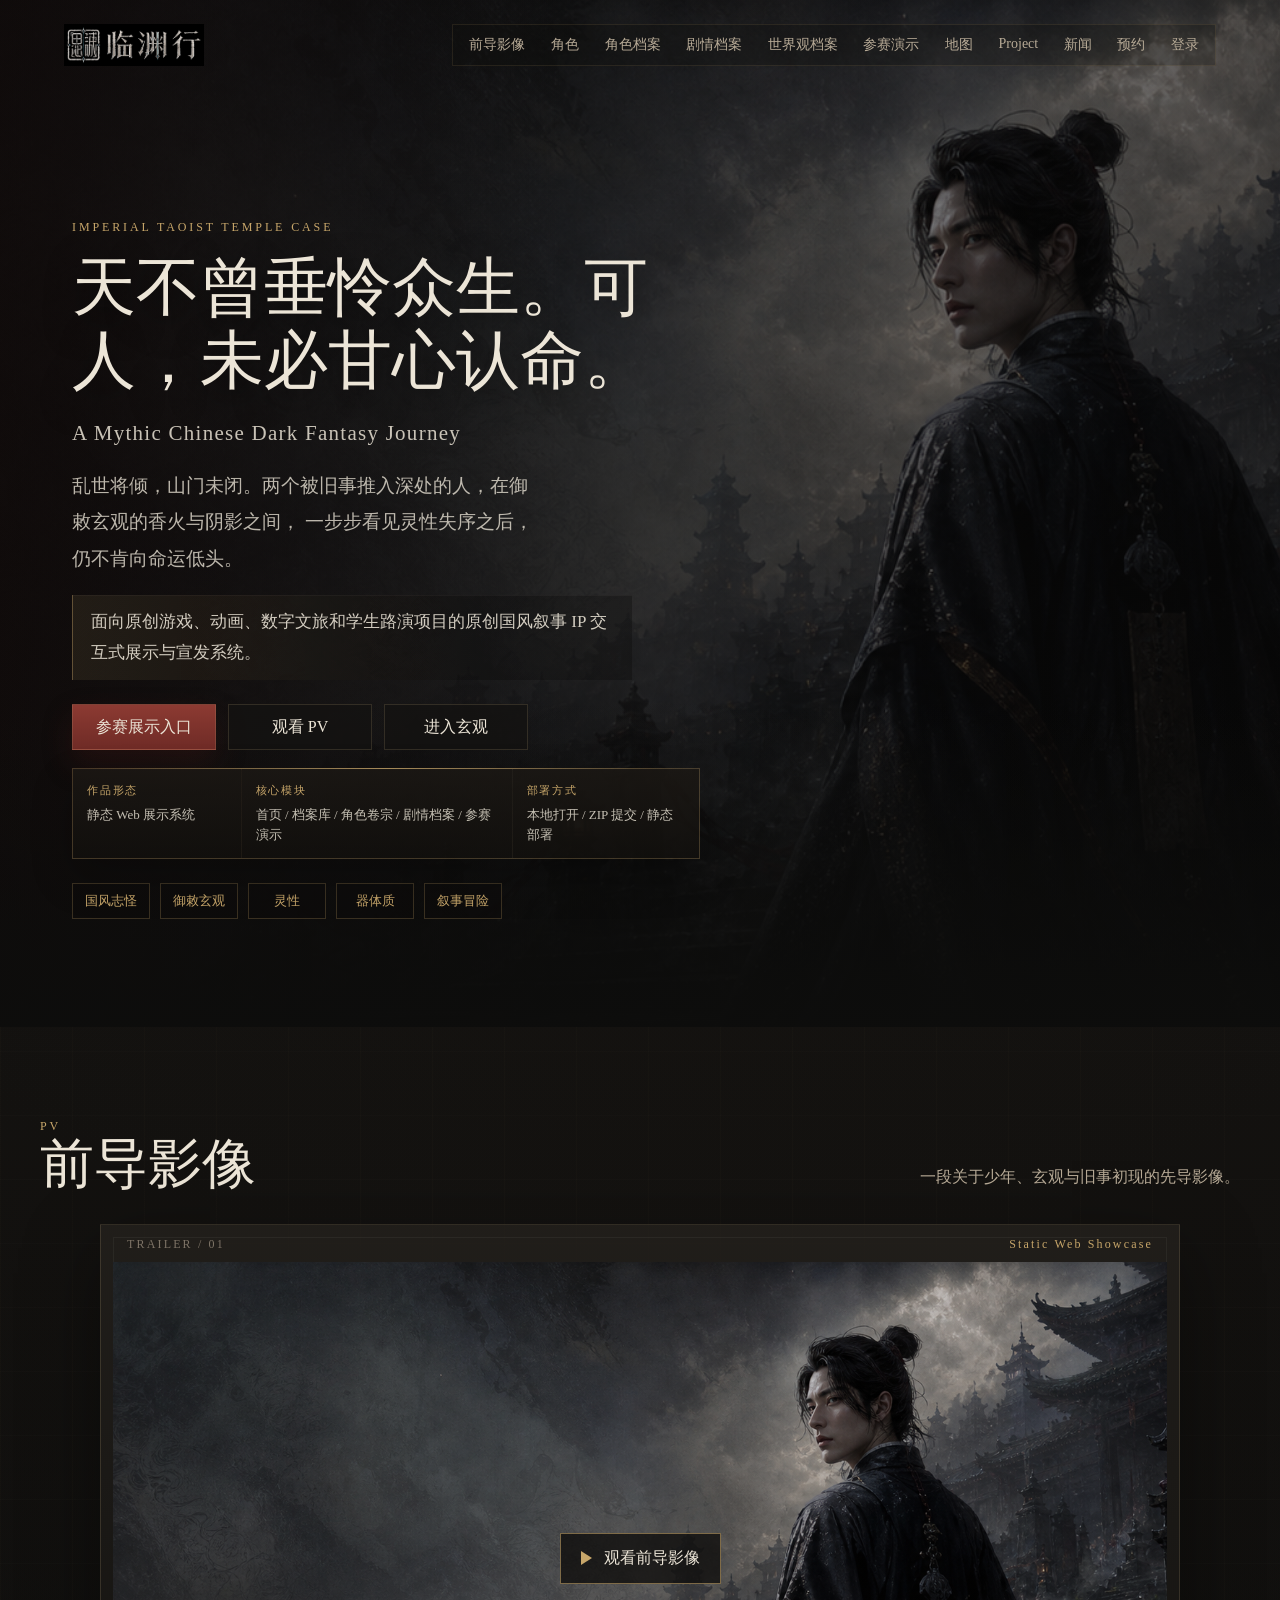
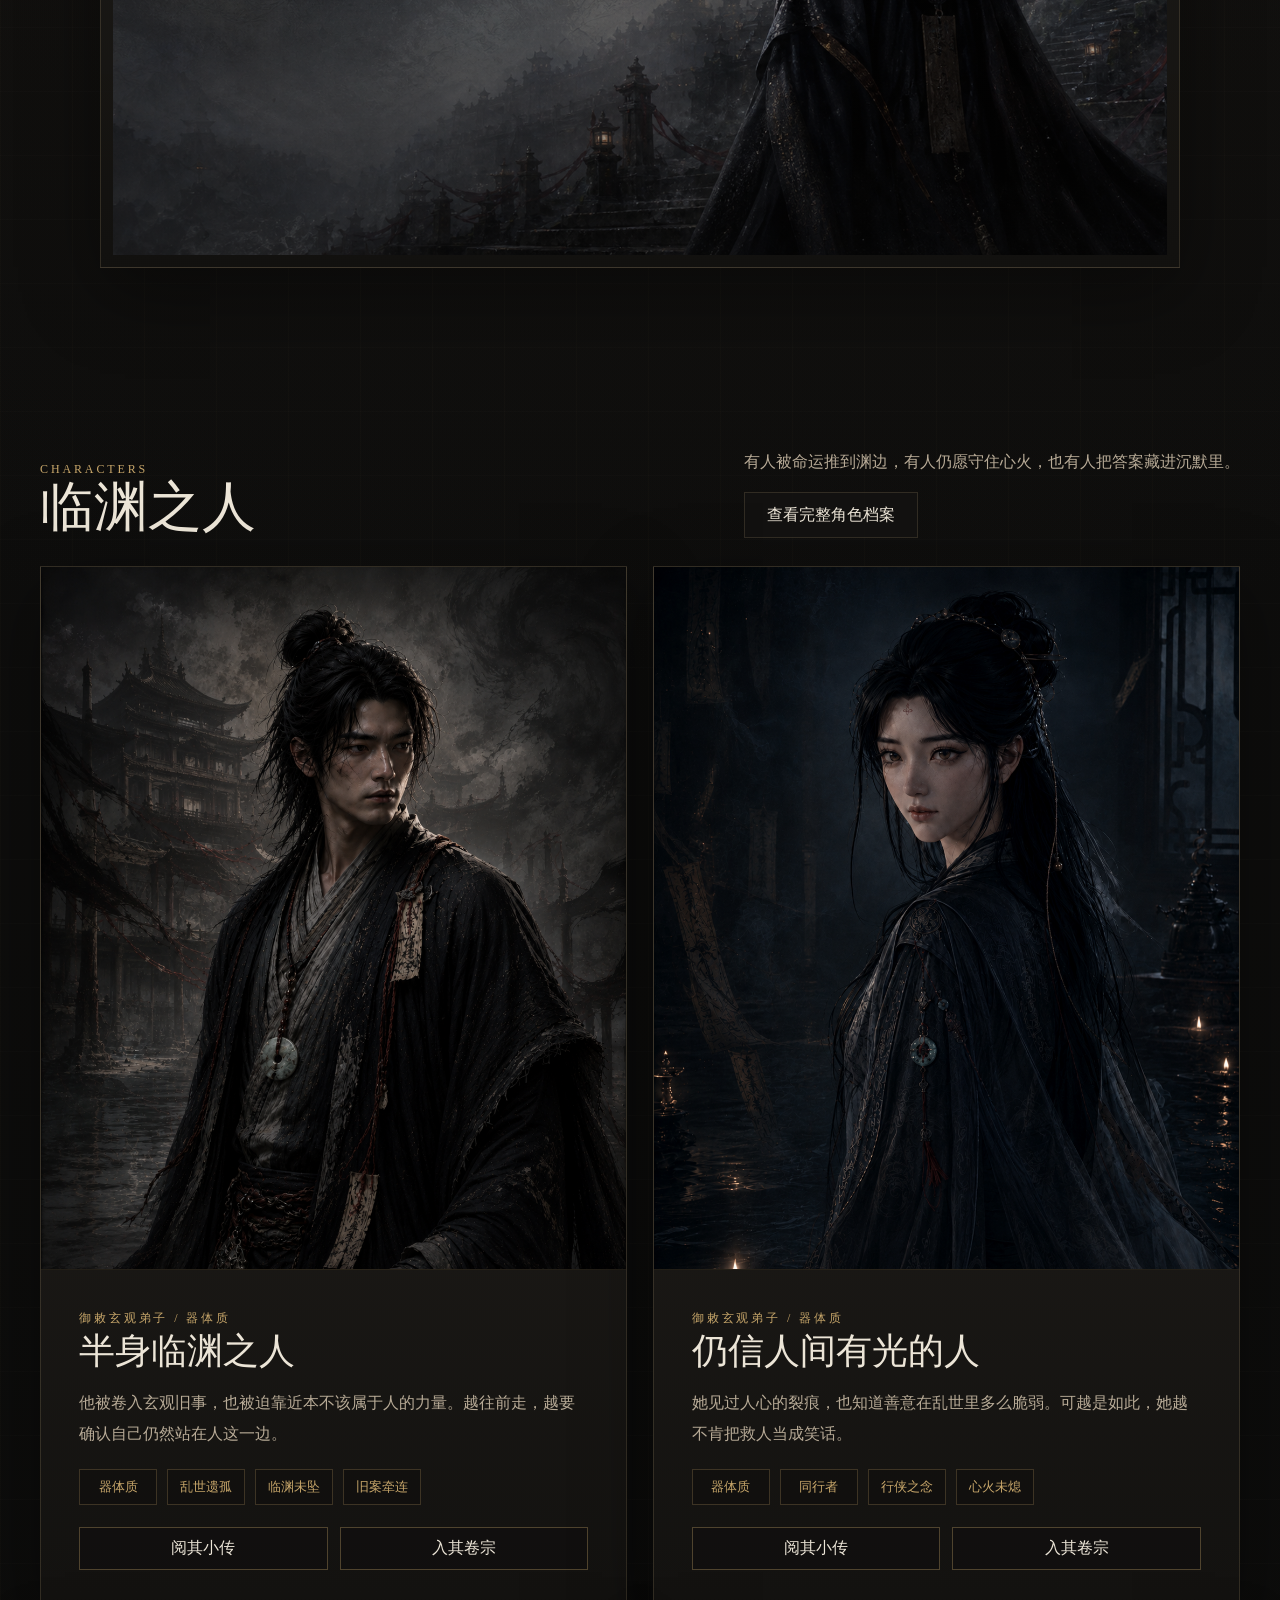
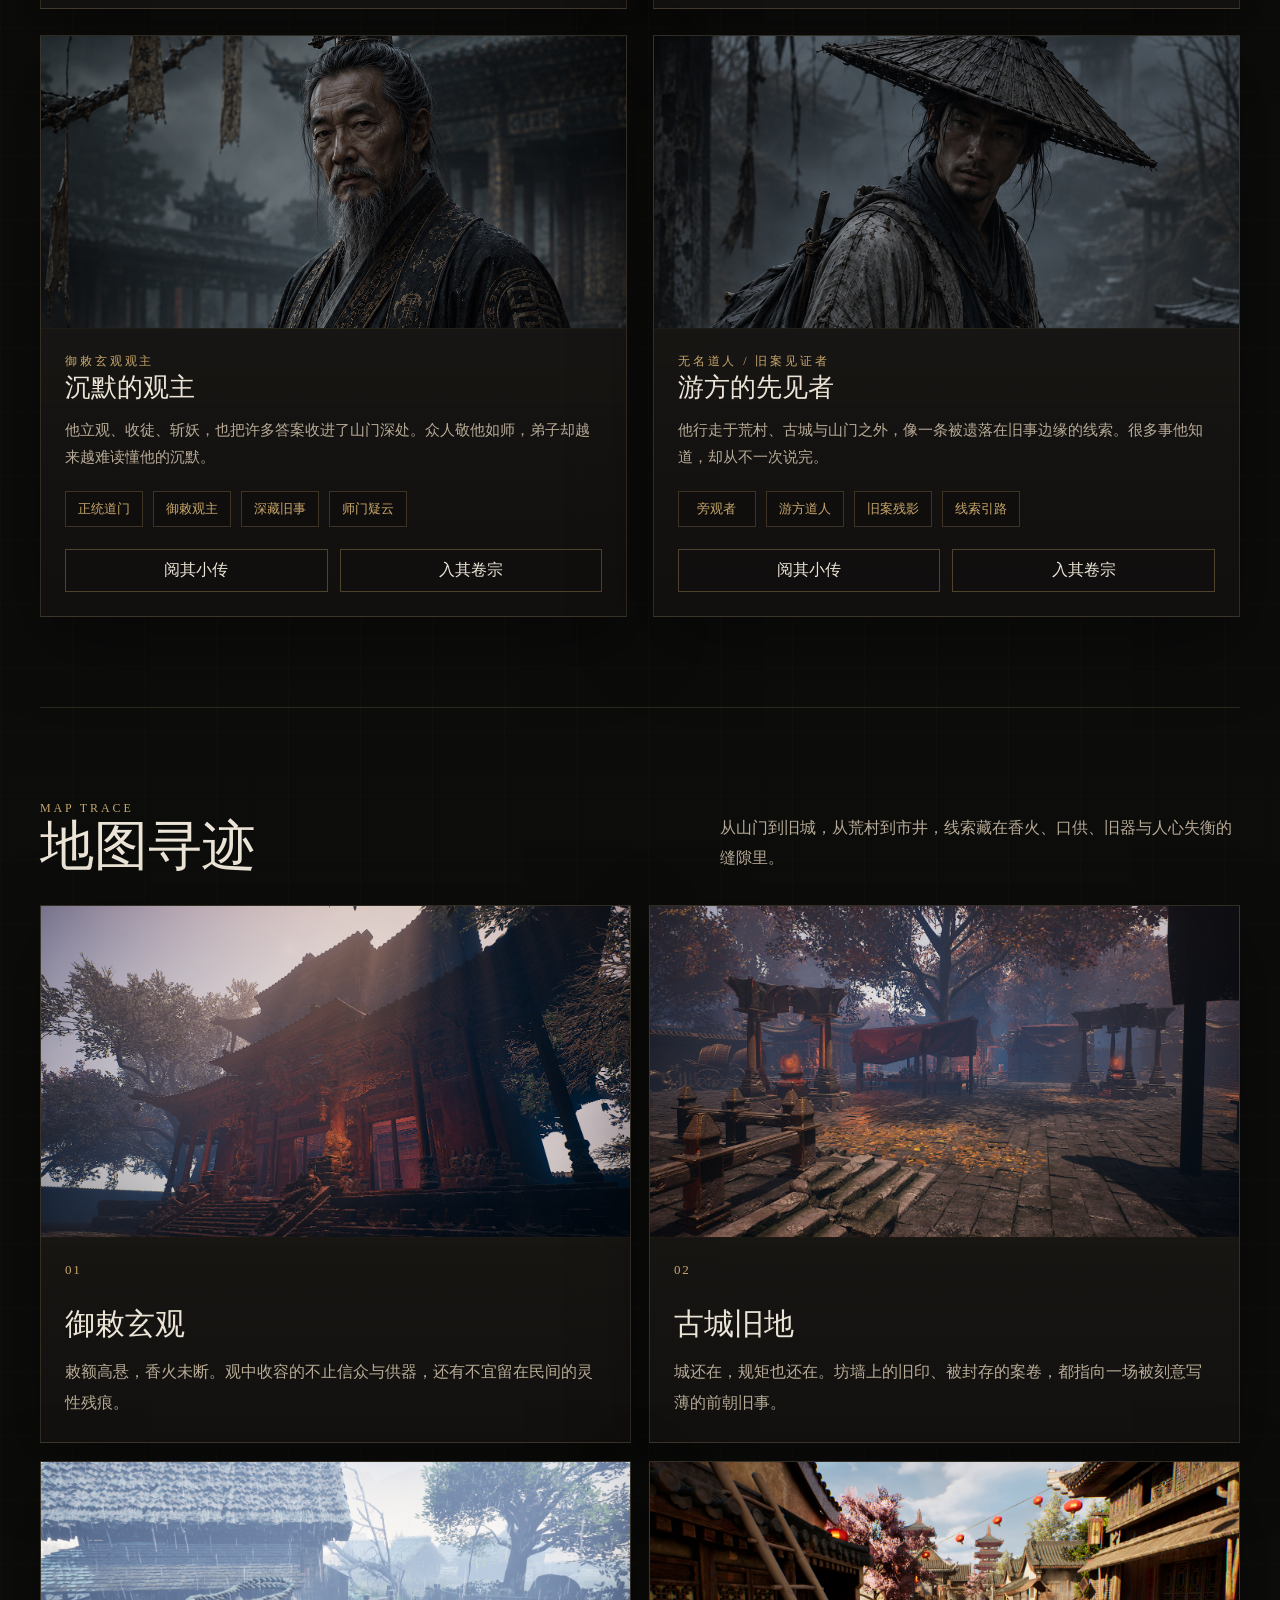
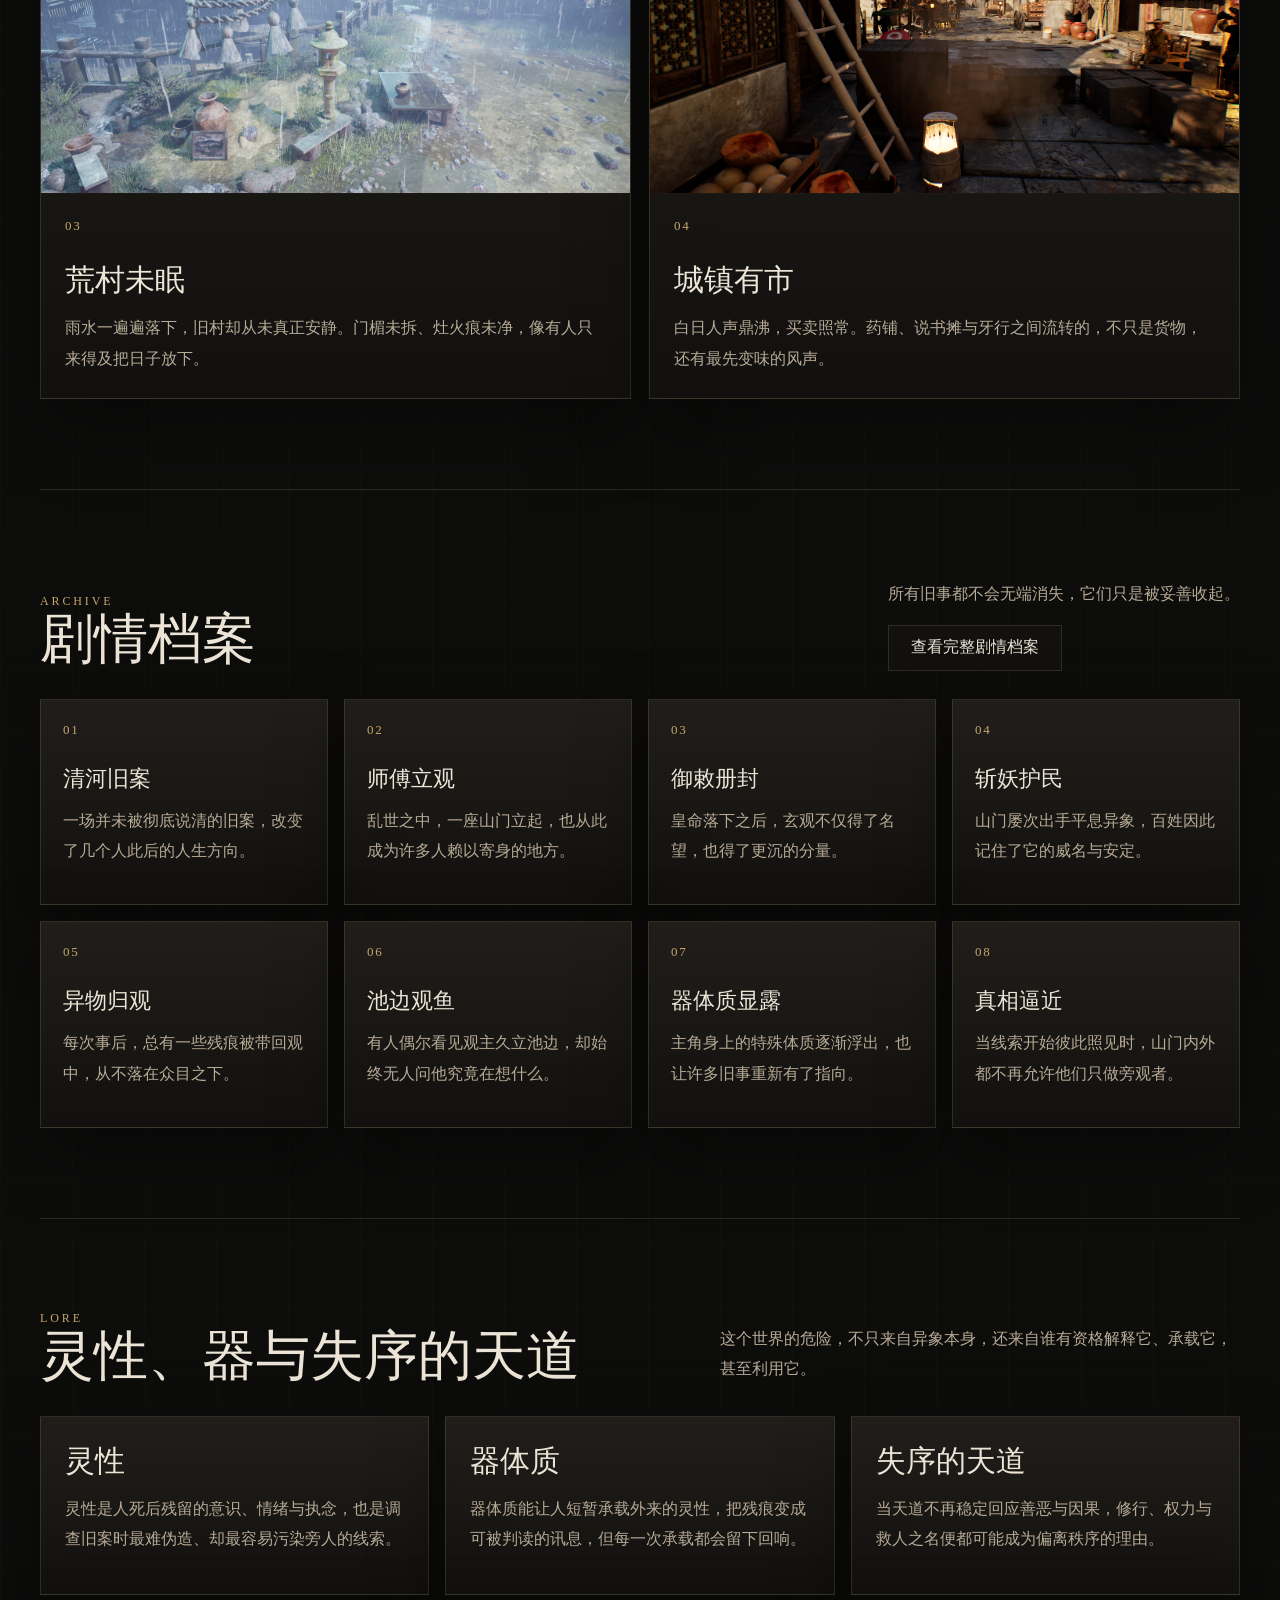
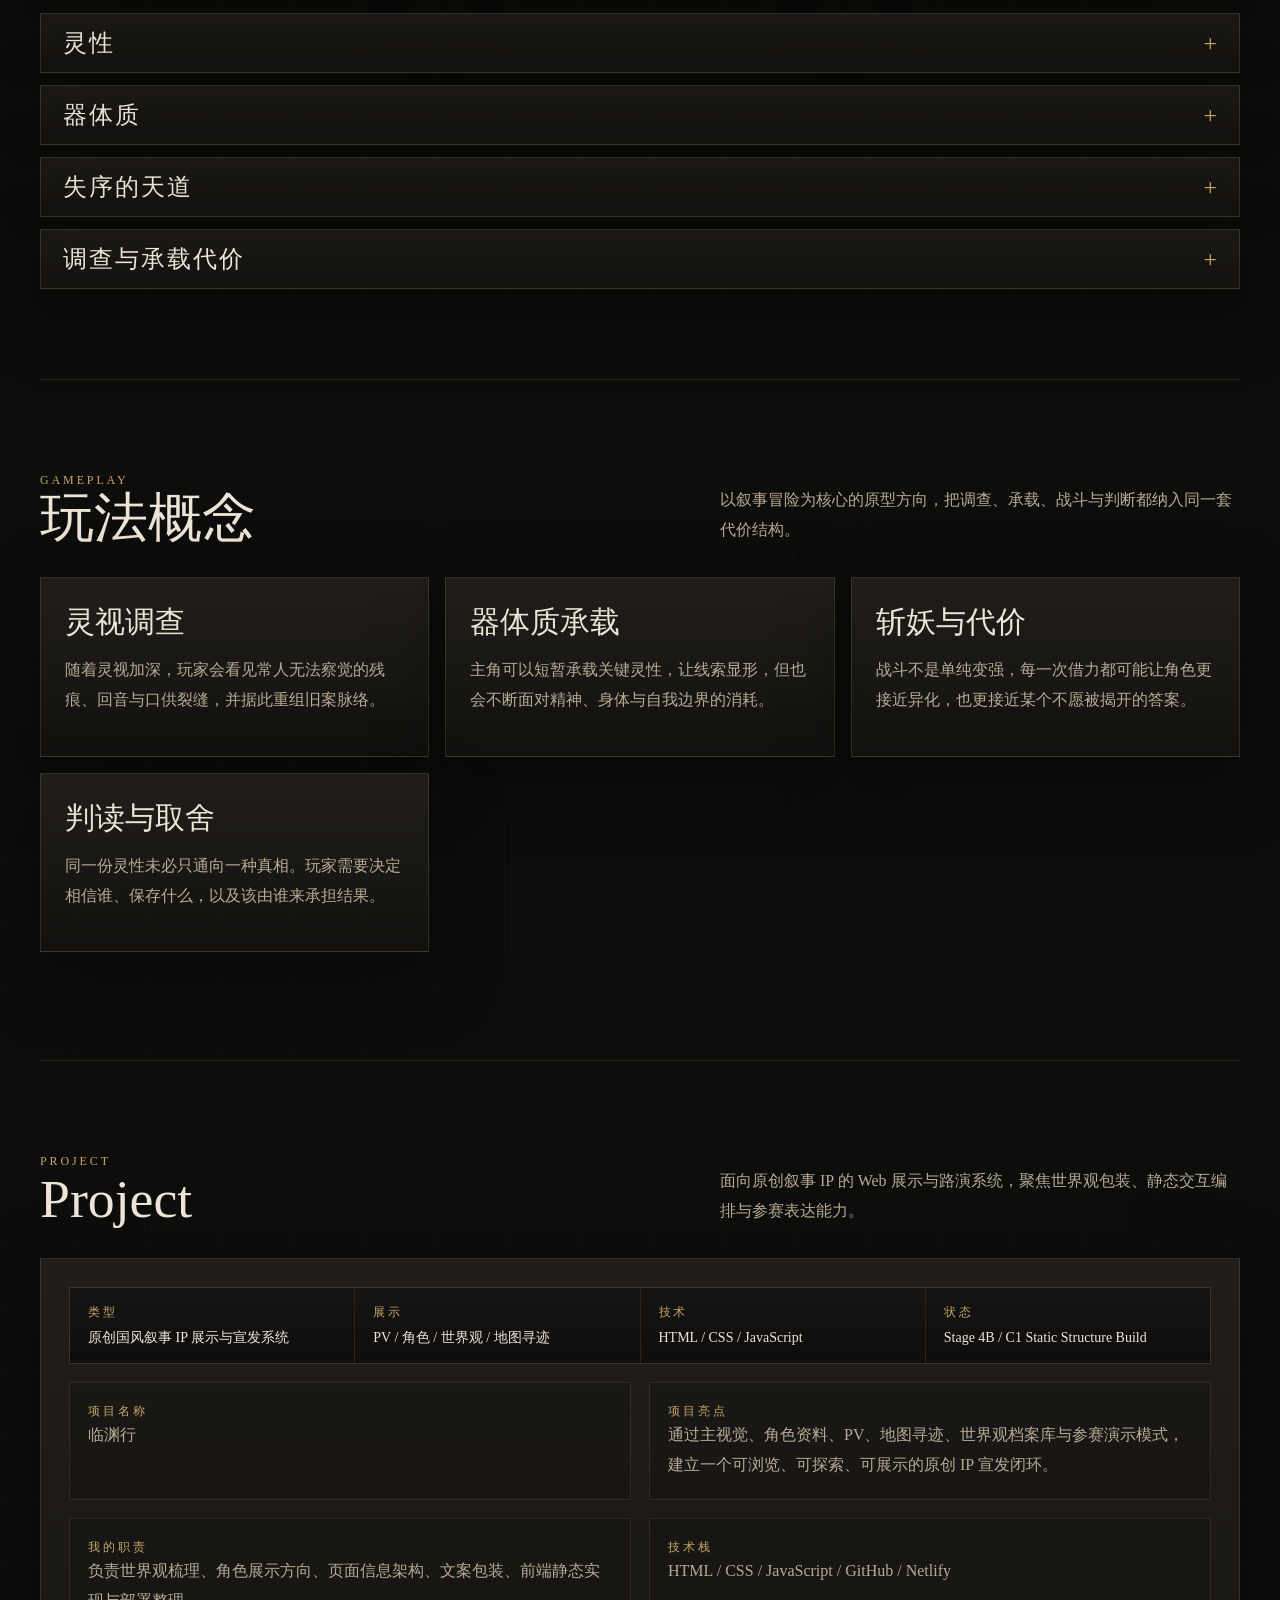
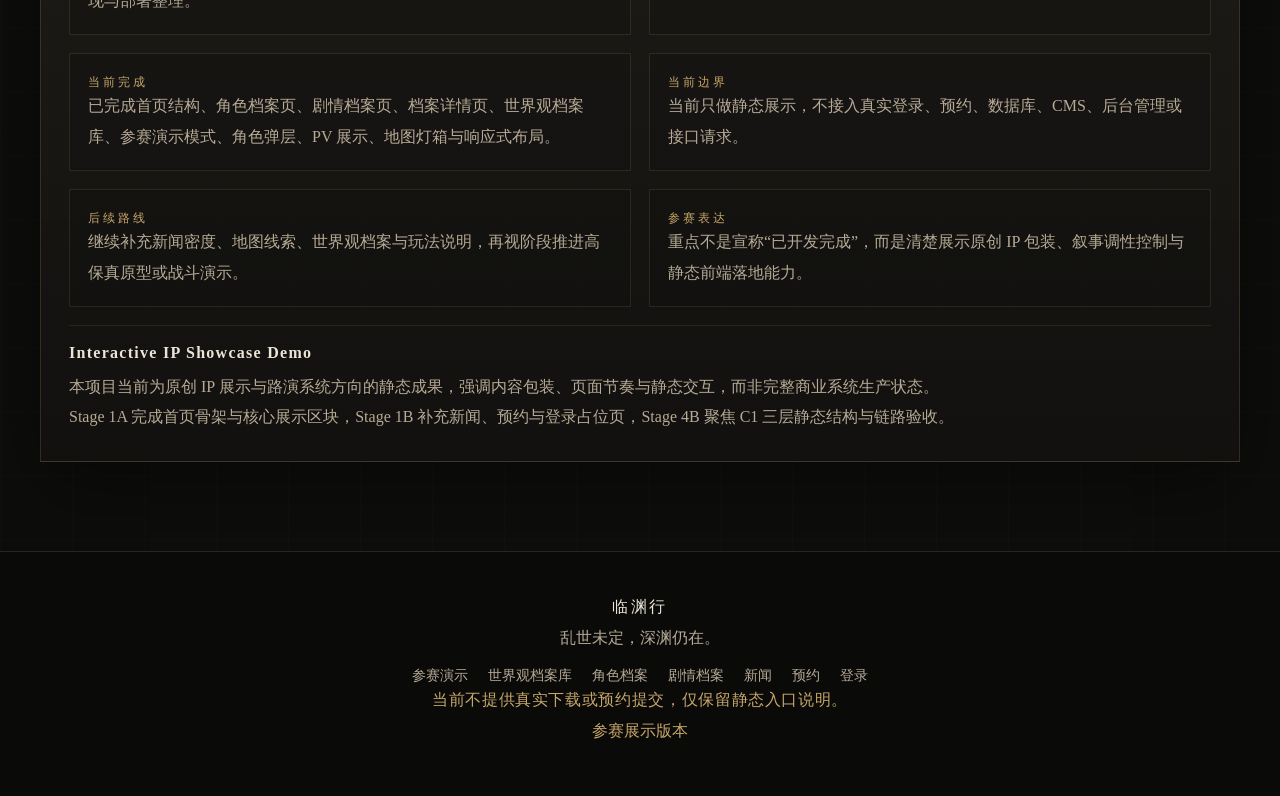
==== commit 55f27e9b: "the competition mode1" ====
--- a/index.html
+++ b/index.html
@@ -4,10 +4,10 @@
 <head>
     <meta charset="UTF-8">
     <meta name="viewport" content="width=device-width, initial-scale=1.0">
-    <title>临渊行 | 国风志怪叙事游戏概念官网</title>
-    <meta name="description" content="《临渊行》是一个用于作品集展示的国风志怪叙事静态概念游戏官网，基于 HTML、CSS、JavaScript 构建，不包含真实登录、预约或后端服务。">
-    <meta property="og:title" content="临渊行 | 国风志怪叙事游戏概念官网">
-    <meta property="og:description" content="《临渊行》当前处于 Stage 4B / C1 Static Structure Build 阶段，聚焦三层静态页面结构、参赛表达与作品集可信度。">
+    <title>临渊行 | 原创国风叙事 IP 交互式展示与宣发系统</title>
+    <meta name="description" content="《临渊行》是面向原创游戏、动画、数字文旅和学生路演项目的原创国风叙事 IP 交互式展示与宣发系统，基于 HTML、CSS、JavaScript 构建，不包含真实登录、预约或后端服务。">
+    <meta property="og:title" content="临渊行 | 原创国风叙事 IP 交互式展示与宣发系统">
+    <meta property="og:description" content="《临渊行》当前聚焦三层静态页面结构、世界观档案库、参赛演示路径与原创 IP 宣发系统表达。">
     <meta property="og:type" content="website">
     <meta property="og:site_name" content="临渊行">
     <link rel="icon" href="favicon.svg" type="image/svg+xml">
@@ -26,6 +26,8 @@
                 <a href="#characters">角色</a>
                 <a href="characters.html">角色档案</a>
                 <a href="archive.html">剧情档案</a>
+                <a href="archives.html">世界观档案</a>
+                <a href="demo.html">参赛演示</a>
                 <a href="#map-trace">地图</a>
                 <a href="#project-title">Project</a>
                 <a href="news.html">新闻</a>
@@ -42,9 +44,18 @@
                 乱世将倾，山门未闭。两个被旧事推入深处的人，在御敕玄观的香火与阴影之间，
                 一步步看见灵性失序之后，仍不肯向命运低头。
             </p>
+            <p class="hero-positioning">
+                面向原创游戏、动画、数字文旅和学生路演项目的原创国风叙事 IP 交互式展示与宣发系统。
+            </p>
             <div class="hero-actions" aria-label="首屏操作">
-                <button class="btn btn-primary" type="button" data-scroll-target="#pv">观看 PV</button>
+                <a class="btn btn-primary" href="demo.html">参赛展示入口</a>
+                <button class="btn btn-ghost" type="button" data-scroll-target="#pv">观看 PV</button>
                 <button class="btn btn-ghost" type="button" data-scroll-target="#map-trace">进入玄观</button>
+            </div>
+            <div class="hero-system-strip" aria-label="作品系统概览">
+                <span><strong>作品形态</strong>静态 Web 展示系统</span>
+                <span><strong>核心模块</strong>首页 / 档案库 / 角色卷宗 / 剧情档案 / 参赛演示</span>
+                <span><strong>部署方式</strong>本地打开 / ZIP 提交 / 静态部署</span>
             </div>
             <ul class="hero-tags" aria-label="项目标签">
                 <li>国风志怪</li>
@@ -57,7 +68,7 @@
     </header>
 
     <main>
-        <!-- PV：当前保留纯静态展示与原有播放交互。 -->
+        <!-- PV：当前保留 Static Web Showcase 与原有播放交互。 -->
         <section class="section pv-section" id="pv" aria-labelledby="pv-title">
             <div class="section-heading">
                 <div>
@@ -69,7 +80,7 @@
             <div class="video-shell">
                 <div class="video-meta" aria-hidden="true">
                     <span>TRAILER / 01</span>
-                    <span>Concept Website Demo</span>
+                    <span>Static Web Showcase</span>
                 </div>
                 <div class="video-stage">
                     <video class="main-video" src="assets/videos/pv.mp4" preload="metadata"
@@ -400,14 +411,14 @@
                     <span class="section-kicker">PROJECT</span>
                     <h2 id="project-title">Project</h2>
                 </div>
-                <p>作为作品集展示的概念官网，本页聚焦于世界观包装、静态交互编排与叙事型游戏官网的信息表达能力。</p>
+                <p>面向原创叙事 IP 的 Web 展示与路演系统，聚焦世界观包装、静态交互编排与参赛表达能力。</p>
             </div>
 
             <div class="project-panel">
                 <div class="project-meta-strip" aria-label="项目概览">
                     <div class="project-meta-item">
                         <span class="status-label">类型</span>
-                        <strong>国风志怪叙事游戏概念官网</strong>
+                        <strong>原创国风叙事 IP 展示与宣发系统</strong>
                     </div>
                     <div class="project-meta-item">
                         <span class="status-label">展示</span>
@@ -429,7 +440,7 @@
                     </div>
                     <div>
                         <span class="project-label">项目亮点</span>
-                        <p>通过主视觉、角色资料、PV、地图寻迹与世界观区块，建立一个具备游戏企划感的静态官网展示闭环。</p>
+                        <p>通过主视觉、角色资料、PV、地图寻迹、世界观档案库与参赛演示模式，建立一个可浏览、可探索、可展示的原创 IP 宣发闭环。</p>
                     </div>
                     <div>
                         <span class="project-label">我的职责</span>
@@ -441,7 +452,7 @@
                     </div>
                     <div>
                         <span class="project-label">当前完成</span>
-                        <p>已完成首页结构、角色档案页、剧情档案页、档案详情页、角色弹层、PV 展示、世界观文案、地图灯箱与响应式布局。</p>
+                        <p>已完成首页结构、角色档案页、剧情档案页、档案详情页、世界观档案库、参赛演示模式、角色弹层、PV 展示、地图灯箱与响应式布局。</p>
                     </div>
                     <div>
                         <span class="project-label">当前边界</span>
@@ -452,13 +463,13 @@
                         <p>继续补充新闻密度、地图线索、世界观档案与玩法说明，再视阶段推进高保真原型或战斗演示。</p>
                     </div>
                     <div>
-                        <span class="project-label">作品集表达</span>
-                        <p>重点不是宣称“已开发完成”，而是清楚展示概念包装、叙事调性控制与静态前端落地能力。</p>
+                        <span class="project-label">参赛表达</span>
+                        <p>重点不是宣称“已开发完成”，而是清楚展示原创 IP 包装、叙事调性控制与静态前端落地能力。</p>
                     </div>
                 </div>
                 <div class="project-note">
-                    <strong>Concept Website Demo</strong>
-                    <p>本项目当前为概念官网与玩法原型方向展示，强调内容包装、页面节奏与静态交互，而非完整游戏生产状态。</p>
+                    <strong>Interactive IP Showcase Demo</strong>
+                    <p>本项目当前为原创 IP 展示与路演系统方向的静态成果，强调内容包装、页面节奏与静态交互，而非完整商业系统生产状态。</p>
                     <p>Stage 1A 完成首页骨架与核心展示区块，Stage 1B 补充新闻、预约与登录占位页，Stage 4B 聚焦 C1 三层静态结构与链路验收。</p>
                 </div>
             </div>
@@ -470,6 +481,8 @@
         <p class="footer-brand">临渊行</p>
         <p>乱世未定，深渊仍在。</p>
         <div class="footer-utility" aria-label="页脚入口">
+            <a href="demo.html">参赛演示</a>
+            <a href="archives.html">世界观档案库</a>
             <a href="characters.html">角色档案</a>
             <a href="archive.html">剧情档案</a>
             <a href="news.html">新闻</a>
@@ -477,7 +490,7 @@
             <a href="login.html">登录</a>
         </div>
         <p class="footer-download-placeholder">当前不提供真实下载或预约提交，仅保留静态入口说明。</p>
-        <p class="footer-note">Concept Website Demo</p>
+        <p class="footer-note">参赛展示版本</p>
     </footer>
 
     <div class="lightbox" aria-hidden="true" role="dialog" aria-label="场景预览">
--- a/style.css
+++ b/style.css
@@ -29,6 +29,8 @@
   color: var(--text);
   background:
     radial-gradient(circle at top, rgba(56, 46, 35, 0.22), transparent 26%),
+    repeating-linear-gradient(90deg, rgba(199, 166, 106, 0.018) 0 1px, transparent 1px 72px),
+    repeating-linear-gradient(0deg, rgba(236, 229, 215, 0.012) 0 1px, transparent 1px 64px),
     linear-gradient(180deg, #100f0e 0%, #0c0c0b 42%, #0d0d0c 100%);
   font-family: "Noto Serif SC", "Songti SC", "STSong", "SimSun", serif;
 }
@@ -193,6 +195,20 @@
   line-height: 1.92;
 }
 
+.hero-positioning {
+  max-width: 560px;
+  margin: -10px 0 24px;
+  border-left: 1px solid rgba(199, 166, 106, 0.46);
+  padding: 12px 16px 12px 18px;
+  color: rgba(236, 229, 215, 0.88);
+  background:
+    linear-gradient(90deg, rgba(199, 166, 106, 0.11), rgba(9, 8, 7, 0.16) 72%),
+    rgba(10, 9, 8, 0.18);
+  font-size: clamp(15px, 1.5vw, 17px);
+  line-height: 1.8;
+  box-shadow: inset 0 1px 0 rgba(236, 229, 215, 0.04);
+}
+
 .hero-actions {
   display: flex;
   flex-wrap: wrap;
@@ -211,13 +227,14 @@
   color: var(--text);
   background: rgba(20, 18, 17, 0.78);
   cursor: pointer;
-  transition: transform 180ms ease, border-color 180ms ease, background 180ms ease;
+  transition: transform 180ms ease, border-color 180ms ease, background 180ms ease, color 180ms ease, box-shadow 180ms ease;
 }
 
 .btn:hover,
 .btn:focus-visible {
   transform: translateY(-2px);
   border-color: rgba(199, 166, 106, 0.68);
+  box-shadow: 0 14px 30px rgba(0, 0, 0, 0.28);
   outline: none;
 }
 
@@ -226,8 +243,15 @@
   box-shadow: 0 14px 30px rgba(75, 27, 22, 0.3);
 }
 
+.btn-primary:hover,
+.btn-primary:focus-visible {
+  background: linear-gradient(180deg, #9a4138, #78302a);
+  border-color: rgba(221, 183, 111, 0.82);
+}
+
 .btn-ghost:hover,
 .btn-ghost:focus-visible {
+  color: var(--gold);
   background: rgba(35, 30, 28, 0.88);
 }
 
@@ -259,6 +283,58 @@
   min-width: 78px;
   box-sizing: border-box;
   text-align: center;
+  transition: transform 180ms ease, border-color 180ms ease, background 180ms ease;
+}
+
+.hero-tags li:hover {
+  transform: translateY(-1px);
+  border-color: rgba(199, 166, 106, 0.52);
+  background: rgba(31, 26, 22, 0.66);
+}
+
+.hero-system-strip {
+  position: relative;
+  display: grid;
+  grid-template-columns: 0.9fr 1.45fr 1fr;
+  gap: 1px;
+  width: min(650px, 100%);
+  margin: -10px 0 24px;
+  border: 1px solid rgba(199, 166, 106, 0.22);
+  background: rgba(199, 166, 106, 0.08);
+  box-shadow:
+    0 18px 42px rgba(0, 0, 0, 0.24),
+    inset 0 1px 0 rgba(236, 229, 215, 0.04);
+}
+
+.hero-system-strip::before {
+  content: "";
+  position: absolute;
+  left: 14px;
+  right: 14px;
+  top: -1px;
+  height: 1px;
+  background: linear-gradient(90deg, transparent, rgba(199, 166, 106, 0.74), transparent);
+}
+
+.hero-system-strip span {
+  display: grid;
+  align-content: start;
+  gap: 5px;
+  min-height: 74px;
+  padding: 13px 14px;
+  color: rgba(236, 229, 215, 0.82);
+  background:
+    linear-gradient(180deg, rgba(24, 21, 18, 0.82), rgba(12, 11, 10, 0.72));
+  font-size: 13px;
+  line-height: 1.55;
+}
+
+.hero-system-strip strong {
+  color: var(--gold);
+  font-size: 11px;
+  font-weight: 500;
+  letter-spacing: 0.16em;
+  text-transform: uppercase;
 }
 
 .section {
@@ -1510,6 +1586,15 @@
     grid-template-columns: 1fr;
   }
 
+  .hero-system-strip {
+    grid-template-columns: 1fr;
+    margin-top: -6px;
+  }
+
+  .hero-system-strip span {
+    min-height: auto;
+  }
+
   .section {
     width: min(100% - 28px, 1200px);
     padding: 52px 0;
@@ -1686,10 +1771,333 @@
   margin-top: 12px;
 }
 
+body.page-demo .subpage-hero,
+body.page-world-archives .subpage-hero {
+  min-height: 72vh;
+}
+
+body.page-demo,
+body.page-world-archives {
+  background:
+    radial-gradient(circle at 18% 0%, rgba(107, 64, 42, 0.18), transparent 28%),
+    radial-gradient(circle at 82% 18%, rgba(199, 166, 106, 0.08), transparent 24%),
+    repeating-linear-gradient(90deg, rgba(199, 166, 106, 0.016) 0 1px, transparent 1px 70px),
+    linear-gradient(180deg, #100f0e 0%, #0c0c0b 46%, #0d0d0c 100%);
+}
+
+.demo-route-grid,
+.world-archive-grid {
+  display: grid;
+  grid-template-columns: repeat(2, minmax(0, 1fr));
+  gap: 18px;
+}
+
+.system-framework-grid,
+.demo-stat-grid {
+  display: grid;
+  gap: 14px;
+}
+
+.system-framework-grid {
+  grid-template-columns: repeat(4, minmax(0, 1fr));
+  margin: 0 0 24px;
+}
+
+.demo-stat-grid {
+  grid-template-columns: repeat(4, minmax(0, 1fr));
+  margin: 0 0 24px;
+}
+
+.system-framework-card {
+  position: relative;
+  min-height: 100%;
+  border: 1px solid rgba(199, 166, 106, 0.16);
+  padding: 18px;
+  background:
+    linear-gradient(180deg, rgba(31, 28, 25, 0.82), rgba(14, 13, 12, 0.92));
+  overflow: hidden;
+}
+
+.demo-system-grid {
+  counter-reset: systemStep;
+}
+
+.demo-system-grid .system-framework-card {
+  counter-increment: systemStep;
+  padding-top: 42px;
+  border-color: rgba(199, 166, 106, 0.24);
+  background:
+    linear-gradient(180deg, rgba(36, 32, 27, 0.92), rgba(13, 12, 10, 0.96)),
+    repeating-linear-gradient(135deg, rgba(199, 166, 106, 0.045) 0 1px, transparent 1px 10px);
+  box-shadow:
+    0 18px 48px rgba(0, 0, 0, 0.3),
+    inset 0 0 0 1px rgba(236, 229, 215, 0.025);
+}
+
+.demo-system-grid .system-framework-card::before {
+  content: "L" counter(systemStep, decimal-leading-zero);
+  position: absolute;
+  top: 16px;
+  right: 16px;
+  color: rgba(199, 166, 106, 0.5);
+  font-size: 12px;
+  letter-spacing: 0.14em;
+}
+
+.demo-system-grid .system-framework-card::after {
+  content: "";
+  position: absolute;
+  left: 18px;
+  right: 18px;
+  top: 0;
+  height: 1px;
+  background: linear-gradient(90deg, transparent, rgba(199, 166, 106, 0.64), transparent);
+}
+
+.system-framework-card h3 {
+  margin: 10px 0 8px;
+  font-size: clamp(18px, 1.6vw, 22px);
+}
+
+.system-framework-card p {
+  margin-bottom: 0;
+  font-size: 14px;
+  line-height: 1.75;
+}
+
+.demo-stat-card {
+  position: relative;
+  display: grid;
+  gap: 6px;
+  min-height: 96px;
+  padding: 18px;
+  border: 1px solid rgba(199, 166, 106, 0.2);
+  background:
+    linear-gradient(180deg, rgba(28, 24, 20, 0.9), rgba(11, 10, 9, 0.94));
+  box-shadow: 0 18px 48px rgba(0, 0, 0, 0.24);
+}
+
+.demo-stat-card::before {
+  content: "";
+  position: absolute;
+  left: 0;
+  top: 16px;
+  bottom: 16px;
+  width: 1px;
+  background: linear-gradient(180deg, transparent, rgba(199, 166, 106, 0.64), transparent);
+}
+
+.demo-stat-card strong {
+  color: var(--text);
+  font-size: clamp(22px, 2vw, 30px);
+  font-weight: 500;
+  line-height: 1.2;
+}
+
+.demo-stat-card span {
+  color: var(--gold);
+  font-size: 13px;
+  letter-spacing: 0.12em;
+}
+
+.demo-card,
+.world-archive-card {
+  position: relative;
+  display: flex;
+  flex-direction: column;
+  min-height: 100%;
+  overflow: hidden;
+}
+
+.demo-card .character-actions-row,
+.world-archive-card .character-tags-inline {
+  margin-top: auto;
+}
+
+.demo-card {
+  border-color: rgba(199, 166, 106, 0.22);
+  background:
+    linear-gradient(180deg, rgba(32, 29, 25, 0.94), rgba(13, 12, 11, 0.98)),
+    repeating-linear-gradient(135deg, rgba(199, 166, 106, 0.035) 0 1px, transparent 1px 12px);
+  transition: transform 180ms ease, border-color 180ms ease, box-shadow 180ms ease;
+}
+
+.demo-card::before,
+.world-archive-card::after {
+  content: "";
+  position: absolute;
+  left: 18px;
+  right: 18px;
+  bottom: 0;
+  height: 1px;
+  background: linear-gradient(90deg, transparent, rgba(199, 166, 106, 0.68), transparent);
+}
+
+.demo-card:hover,
+.demo-card:focus-within {
+  transform: translateY(-3px);
+  border-color: rgba(199, 166, 106, 0.5);
+  box-shadow: 0 28px 72px rgba(0, 0, 0, 0.42);
+}
+
+.demo-card .section-kicker {
+  display: inline-flex;
+  width: fit-content;
+  margin-bottom: 14px;
+  border: 1px solid rgba(199, 166, 106, 0.22);
+  padding: 6px 9px;
+  background: rgba(9, 8, 7, 0.46);
+}
+
+.demo-card h3 {
+  margin-bottom: 10px;
+  font-size: clamp(24px, 2.2vw, 32px);
+}
+
+.demo-card p {
+  margin-bottom: 22px;
+}
+
+.demo-card .character-action {
+  width: 100%;
+}
+
+body.page-world-archives .archive-filter-panel {
+  position: relative;
+  display: flex;
+  align-items: center;
+  justify-content: space-between;
+  gap: 18px;
+  margin-bottom: 22px;
+  border: 1px solid rgba(199, 166, 106, 0.24);
+  padding: 16px;
+  background:
+    linear-gradient(180deg, rgba(32, 28, 24, 0.9), rgba(11, 10, 9, 0.94)),
+    repeating-linear-gradient(90deg, rgba(199, 166, 106, 0.035) 0 1px, transparent 1px 18px);
+  box-shadow:
+    0 20px 56px rgba(0, 0, 0, 0.28),
+    inset 0 1px 0 rgba(236, 229, 215, 0.035);
+}
+
+body.page-world-archives .archive-filter-panel::before {
+  content: "ARCHIVE CLASSIFICATION";
+  position: absolute;
+  top: -9px;
+  left: 18px;
+  padding: 0 8px;
+  color: rgba(199, 166, 106, 0.72);
+  background: #0f0e0d;
+  font-size: 10px;
+  letter-spacing: 0.18em;
+}
+
+.archive-filter-bar {
+  display: flex;
+  flex-wrap: wrap;
+  gap: 10px;
+}
+
+body.page-world-archives .archive-filter {
+  min-height: 38px;
+  border: 1px solid rgba(199, 166, 106, 0.26);
+  padding: 8px 14px;
+  color: var(--muted);
+  background: rgba(13, 12, 11, 0.74);
+  cursor: pointer;
+  transition: transform 180ms ease, color 180ms ease, border-color 180ms ease, background 180ms ease;
+}
+
+body.page-world-archives .archive-filter:hover,
+body.page-world-archives .archive-filter:focus-visible,
+body.page-world-archives .archive-filter.is-active {
+  color: var(--gold);
+  border-color: rgba(199, 166, 106, 0.68);
+  background:
+    linear-gradient(180deg, rgba(52, 41, 31, 0.94), rgba(23, 19, 16, 0.96));
+  outline: none;
+}
+
+body.page-world-archives .archive-filter:hover,
+body.page-world-archives .archive-filter:focus-visible {
+  transform: translateY(-1px);
+}
+
+.archive-count {
+  flex: 0 0 auto;
+  margin: 0;
+  color: var(--gold);
+  font-size: 13px;
+  letter-spacing: 0.08em;
+}
+
+.archive-card-meta {
+  display: flex;
+  align-items: center;
+  justify-content: space-between;
+  gap: 14px;
+  margin-bottom: 16px;
+  color: var(--faint);
+  font-size: 12px;
+  letter-spacing: 0.12em;
+}
+
+body.page-world-archives .world-archive-card {
+  border-color: rgba(199, 166, 106, 0.2);
+  background:
+    linear-gradient(180deg, rgba(35, 31, 26, 0.94), rgba(14, 13, 11, 0.98)),
+    repeating-linear-gradient(135deg, rgba(216, 199, 173, 0.035) 0 1px, transparent 1px 11px);
+  box-shadow:
+    0 22px 62px rgba(0, 0, 0, 0.34),
+    inset 0 0 0 1px rgba(236, 229, 215, 0.025);
+  transition: transform 180ms ease, border-color 180ms ease, box-shadow 180ms ease;
+}
+
+body.page-world-archives .world-archive-card:hover,
+body.page-world-archives .world-archive-card:focus-within {
+  transform: translateY(-3px);
+  border-color: rgba(199, 166, 106, 0.5);
+  box-shadow: 0 30px 76px rgba(0, 0, 0, 0.44);
+}
+
+body.page-world-archives .archive-card-meta {
+  padding-bottom: 12px;
+  border-bottom: 1px solid rgba(199, 166, 106, 0.13);
+}
+
+body.page-world-archives .archive-card-meta span:first-child {
+  border: 1px solid rgba(199, 166, 106, 0.24);
+  padding: 5px 8px;
+  background: rgba(199, 166, 106, 0.07);
+}
+
+body.page-world-archives .archive-card-meta span:last-child {
+  color: rgba(216, 199, 173, 0.72);
+  font-family: "Times New Roman", "Noto Serif SC", serif;
+}
+
+body.page-world-archives .world-archive-card h3 {
+  margin-top: 4px;
+  font-size: clamp(23px, 2vw, 30px);
+}
+
+body.page-world-archives .world-archive-card .character-tags-inline li {
+  min-width: auto;
+  color: rgba(216, 199, 173, 0.86);
+  background: rgba(9, 8, 7, 0.42);
+}
+
+.world-archive-card.is-hidden {
+  display: none;
+}
+
 @media (max-width: 760px) {
   body.page-characters .character-board,
   body.page-characters .characters-summary,
-  body.page-archive .archive-index-list {
+  body.page-archive .archive-index-list,
+  .system-framework-grid,
+  .demo-stat-grid,
+  .demo-route-grid,
+  .world-archive-grid {
     grid-template-columns: 1fr;
   }
 
@@ -1697,4 +2105,13 @@
   body.page-archive .character-action {
     width: 100%;
   }
-}
+
+  body.page-world-archives .archive-filter-panel {
+    align-items: stretch;
+    flex-direction: column;
+  }
+
+  .archive-count {
+    flex: auto;
+  }
+}
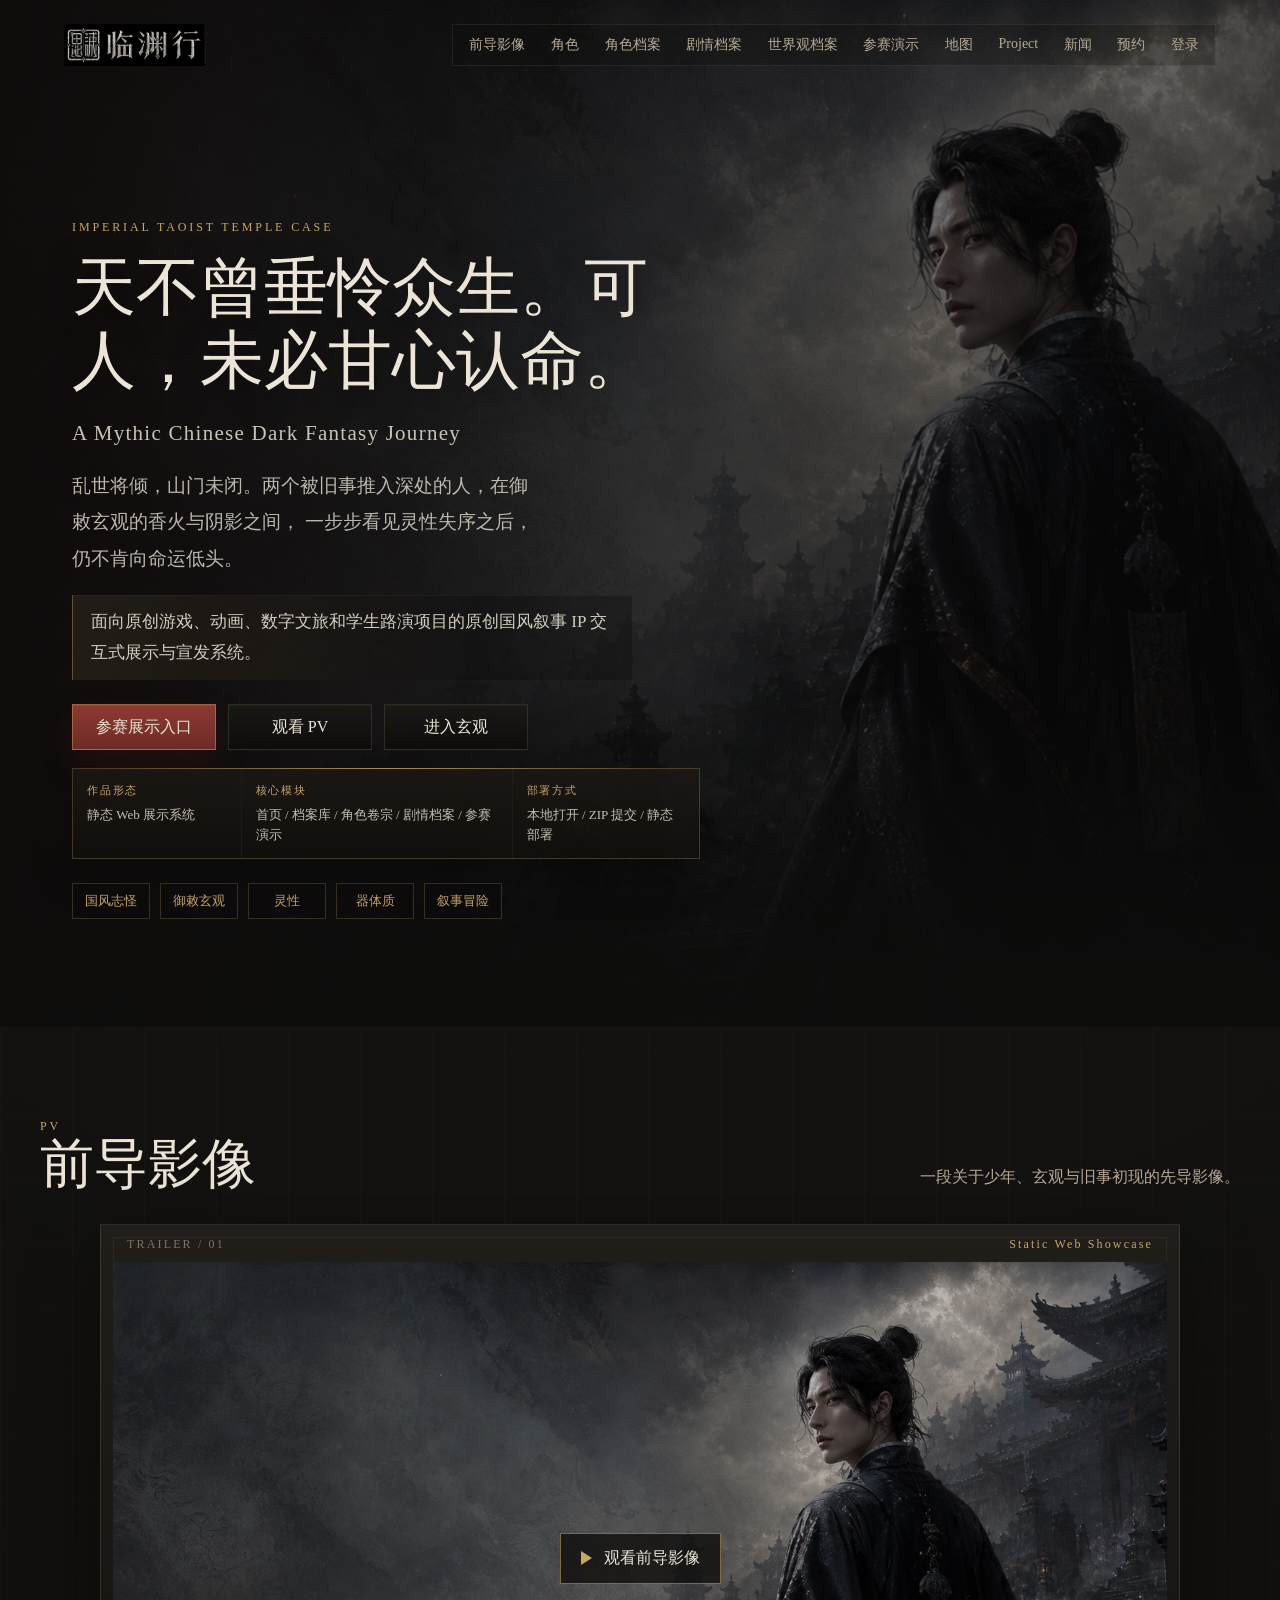
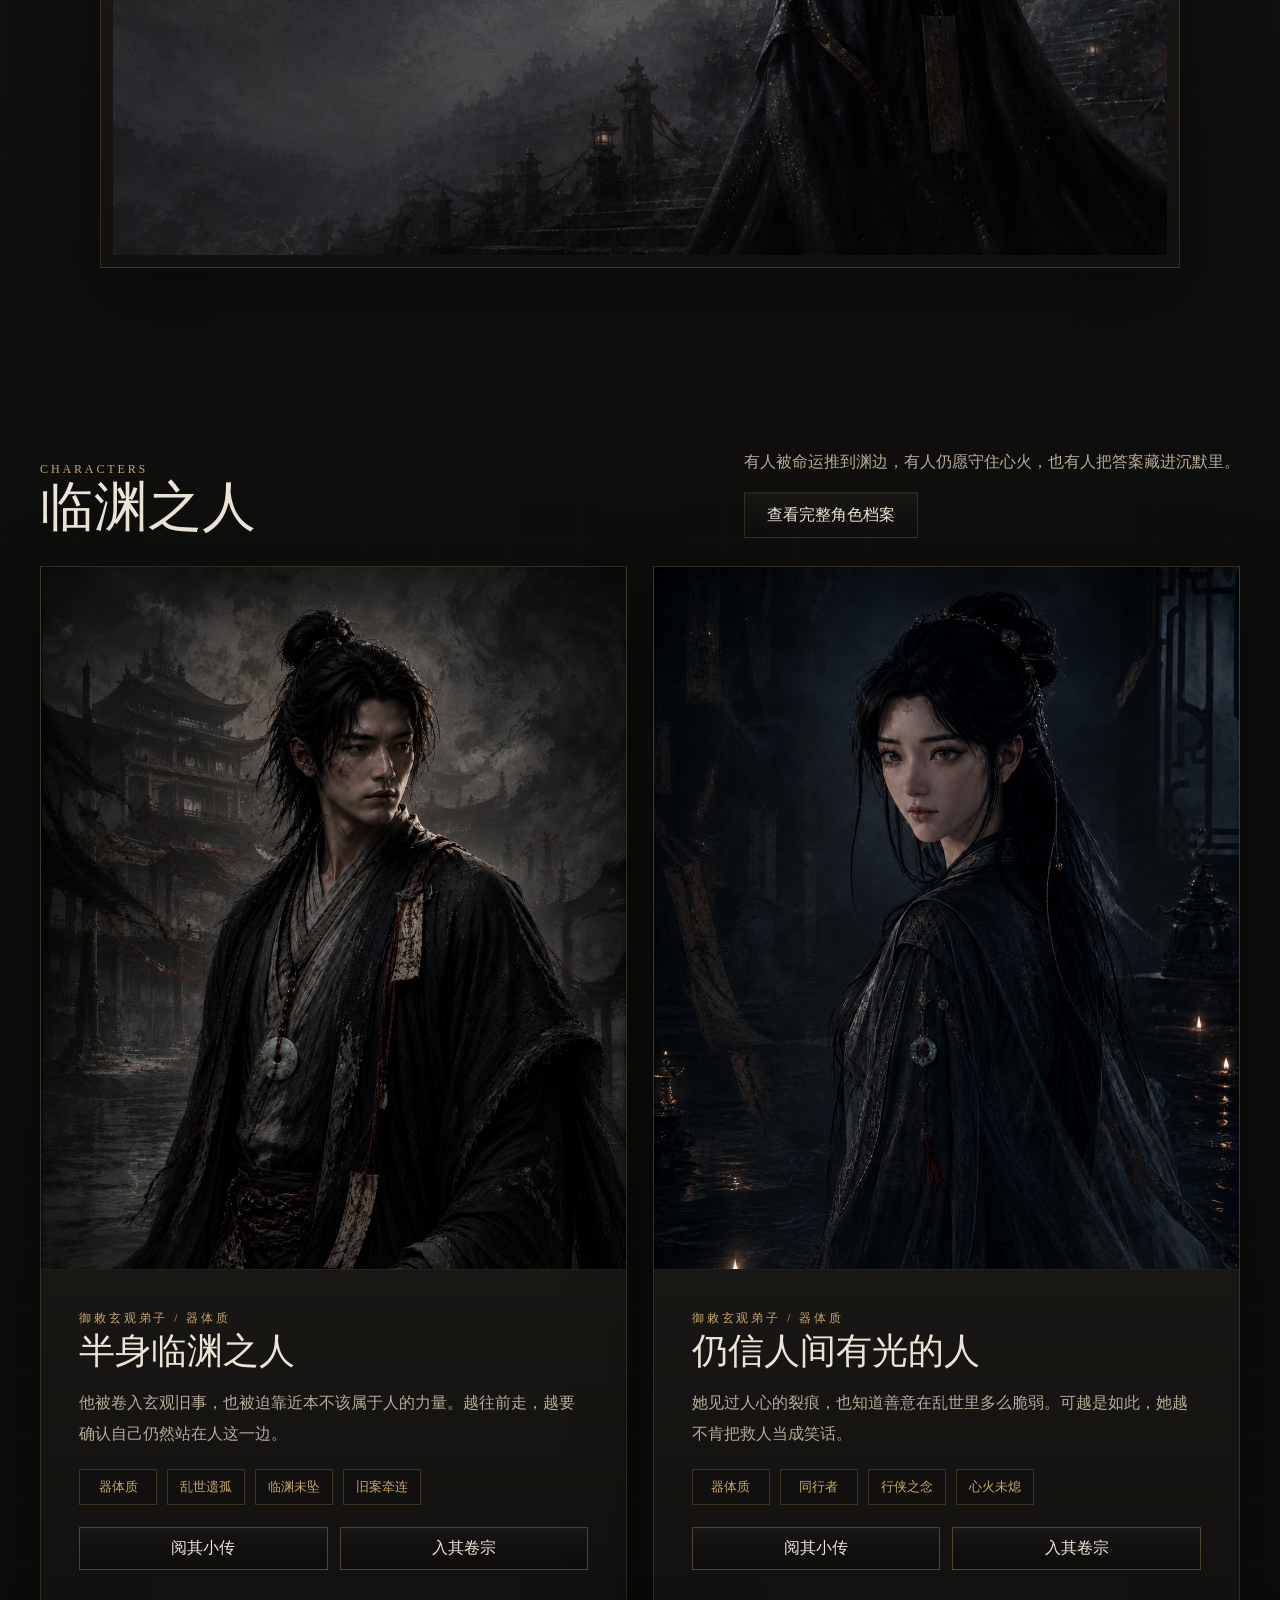
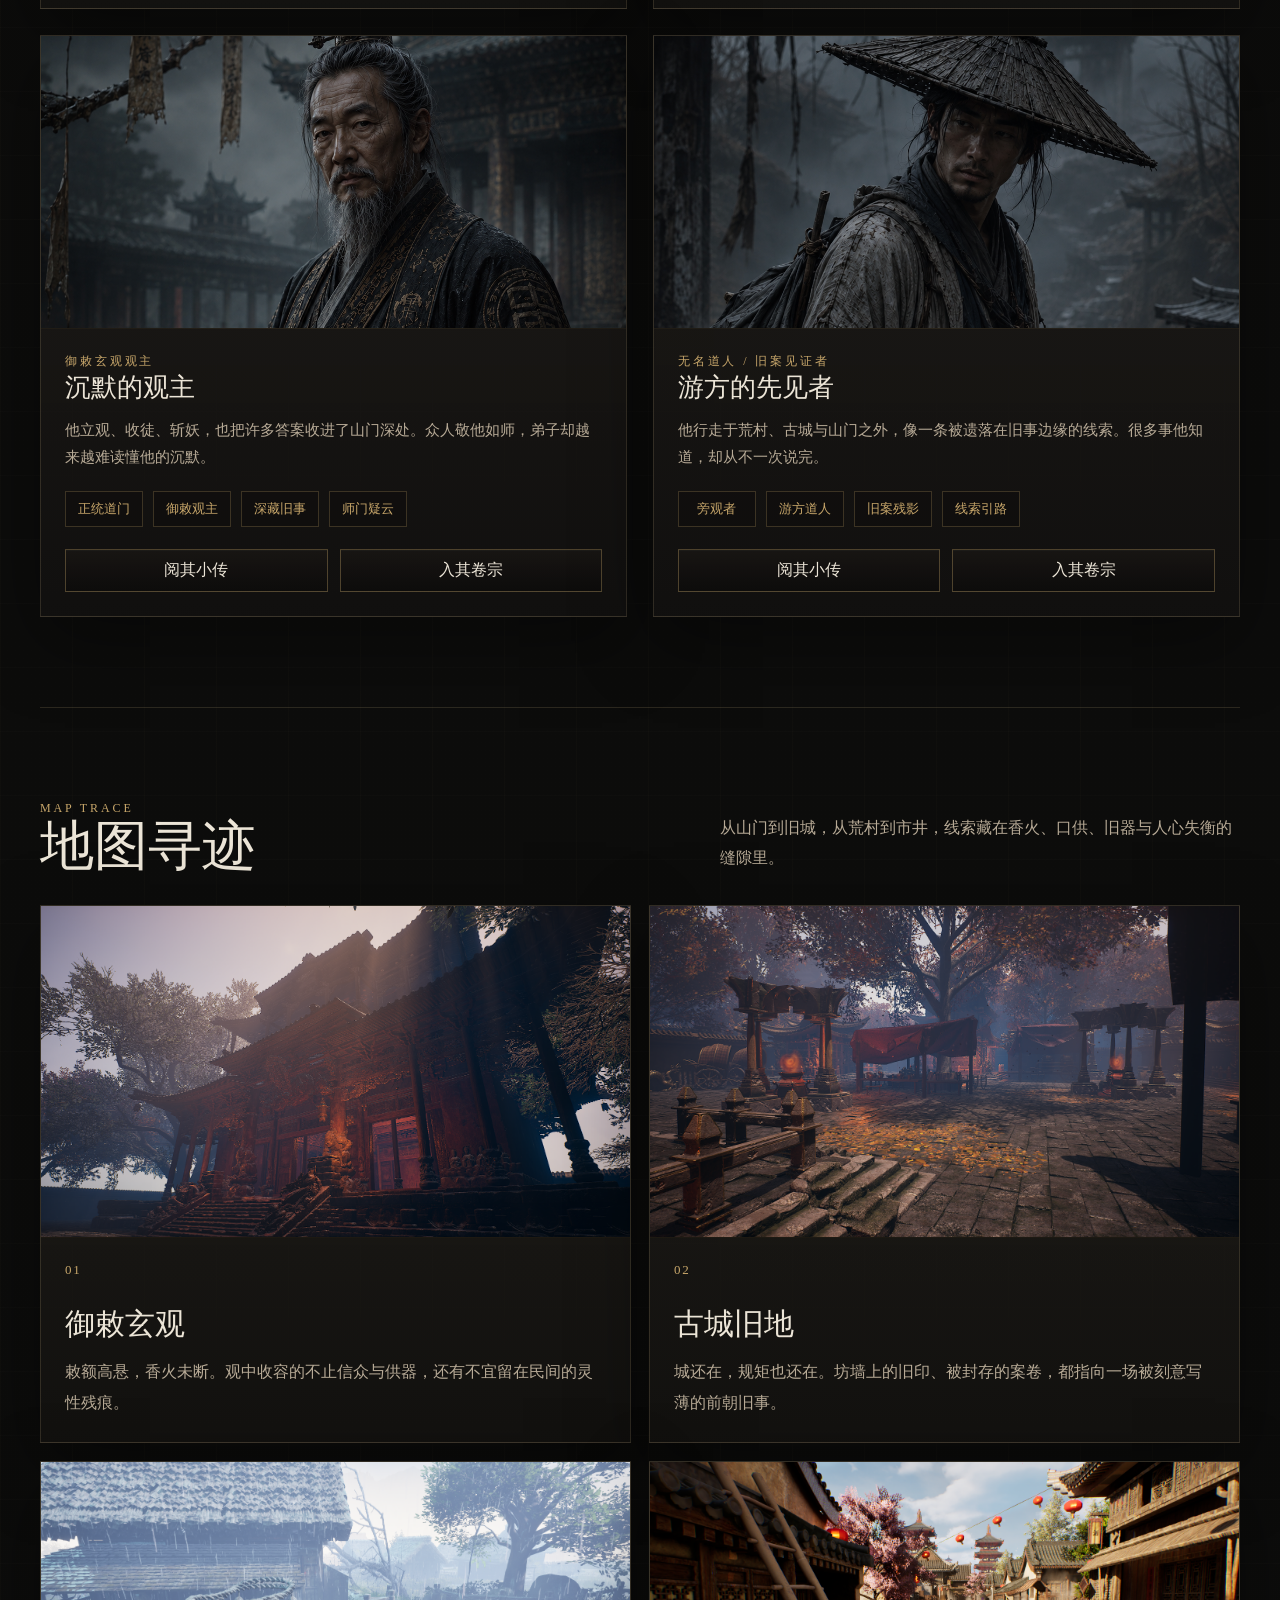
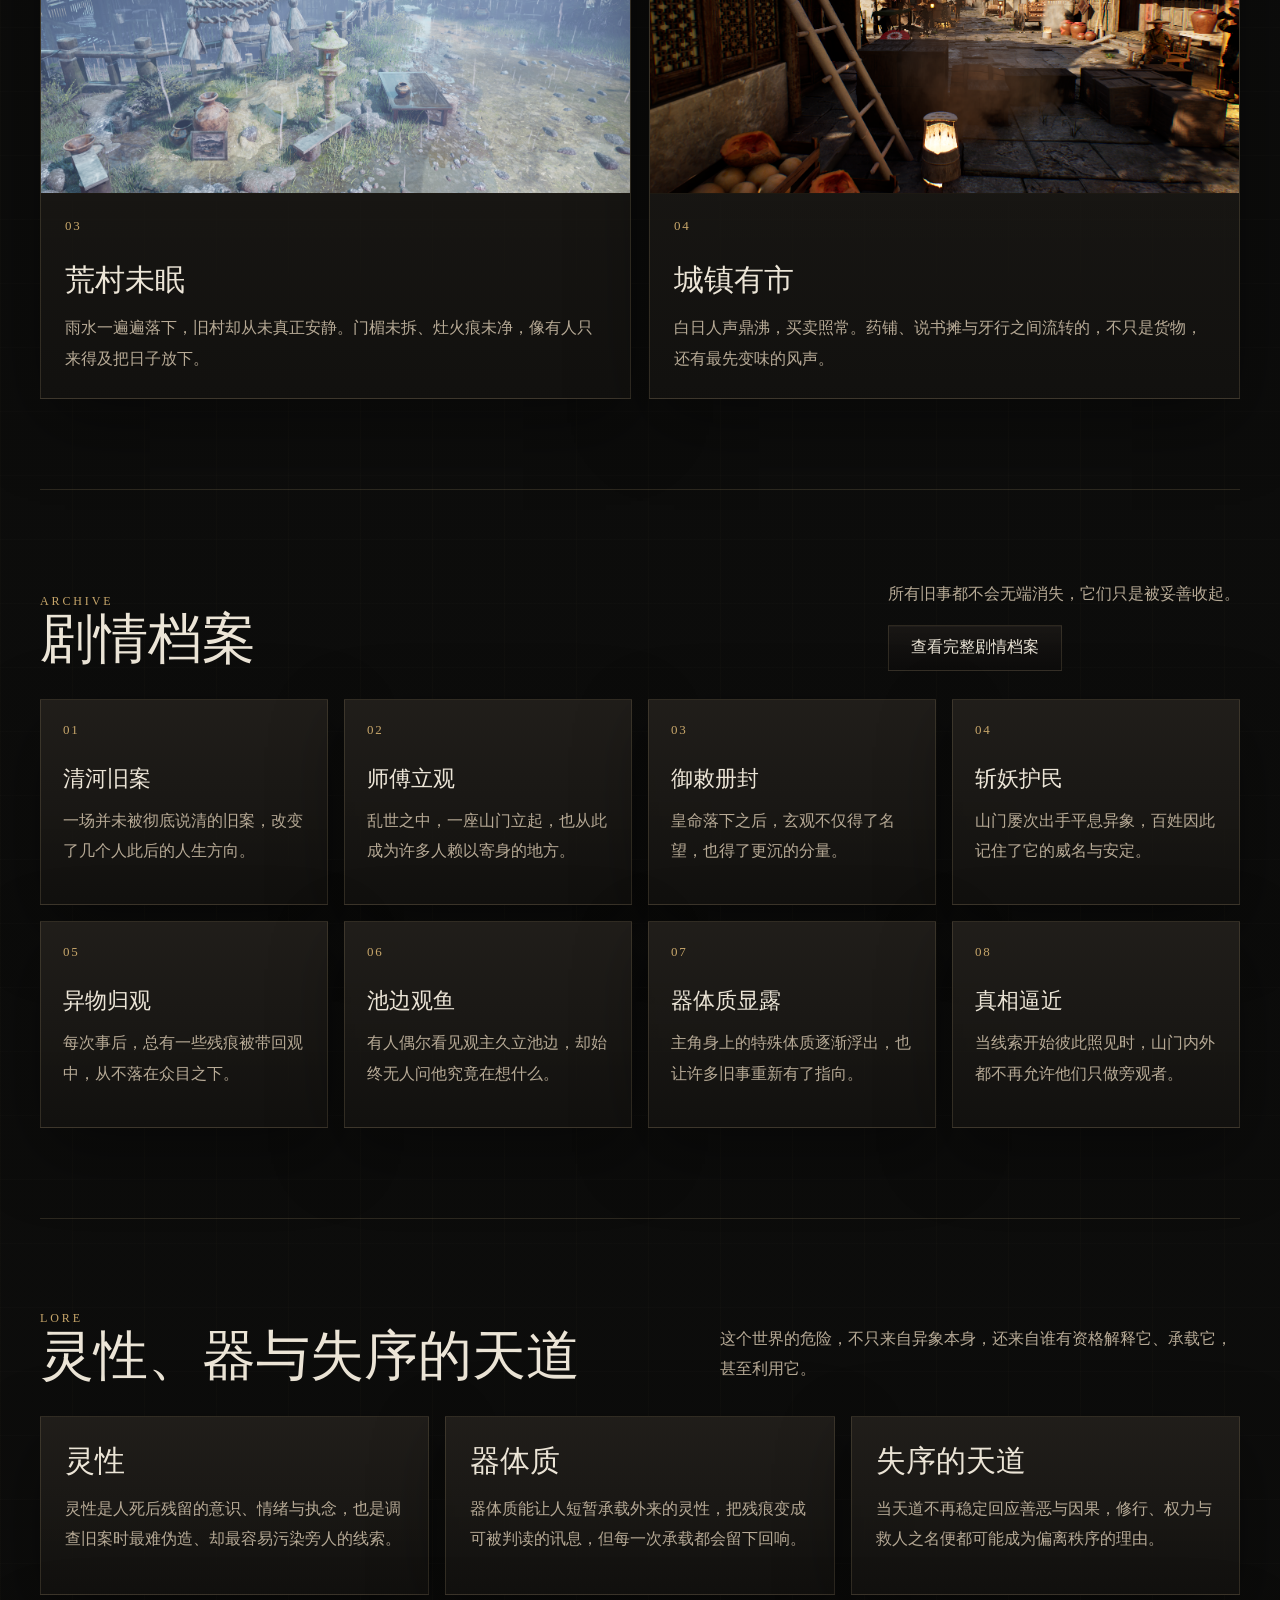
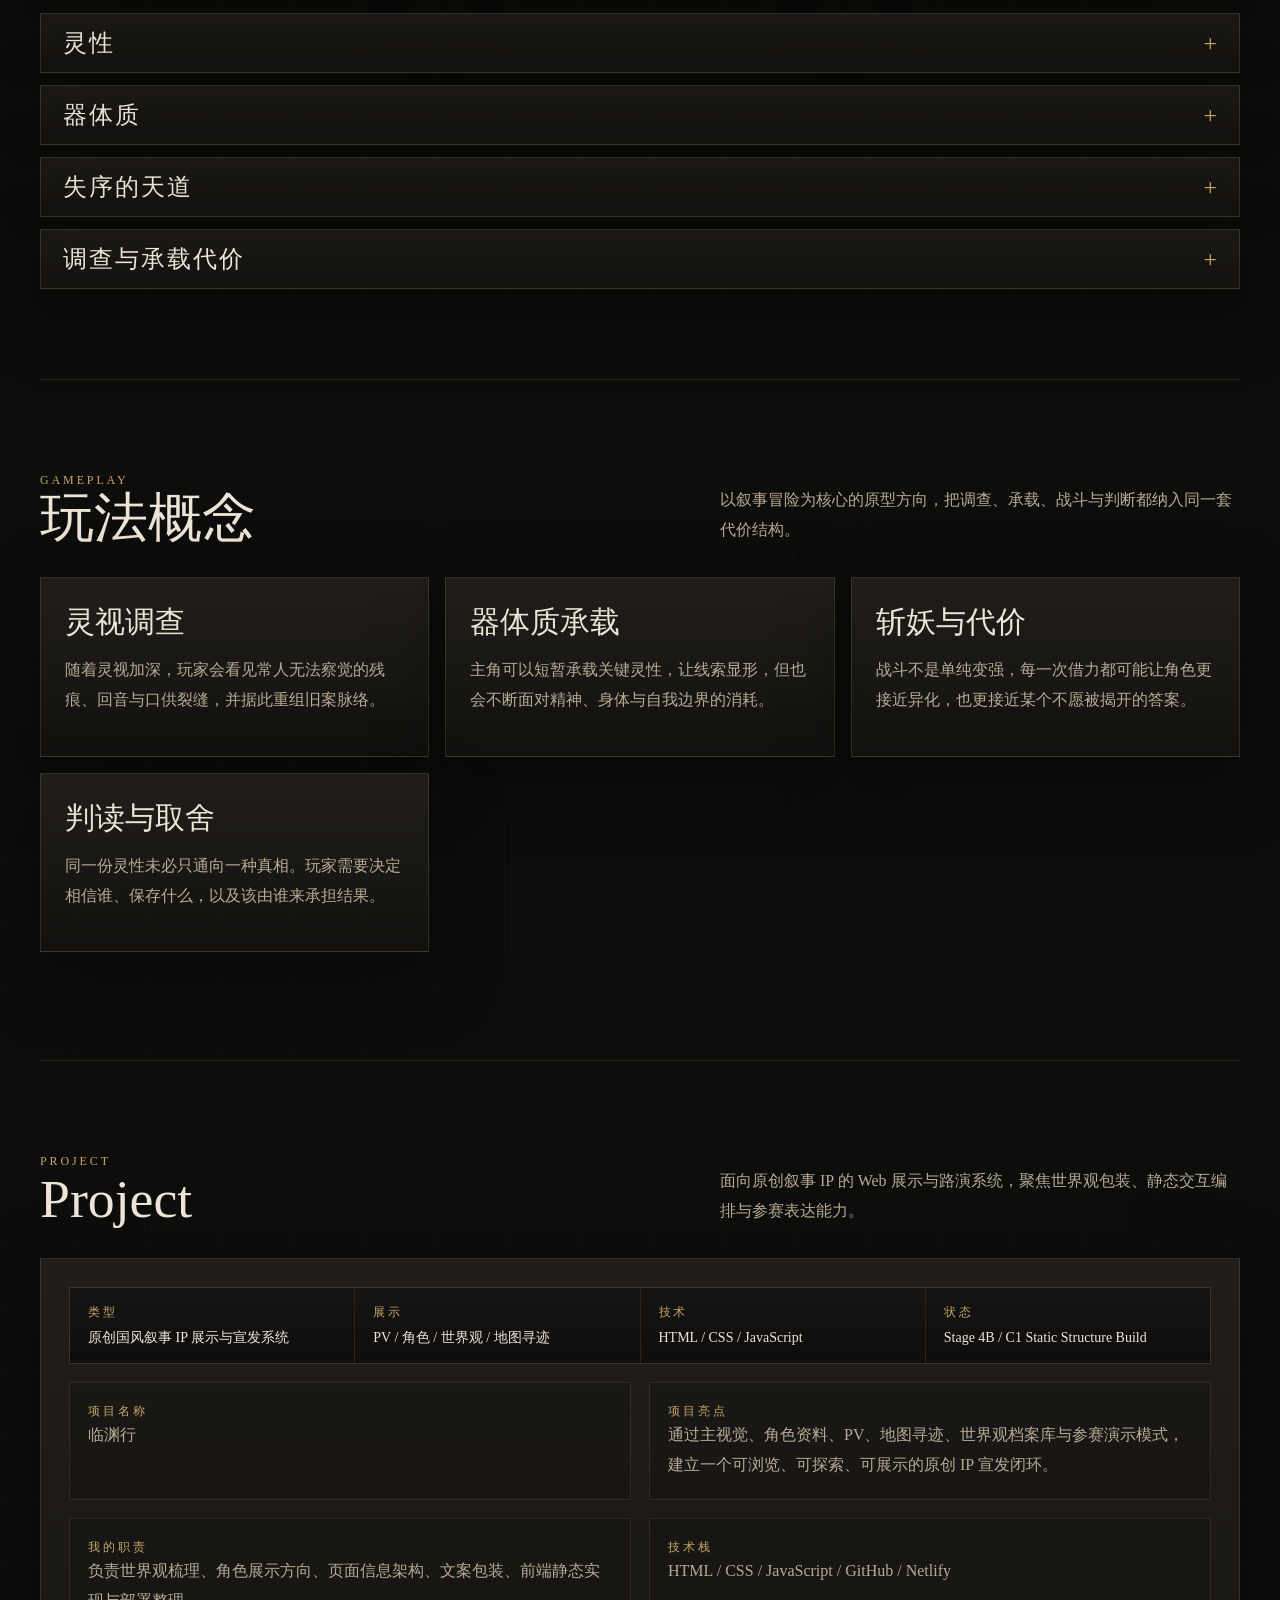
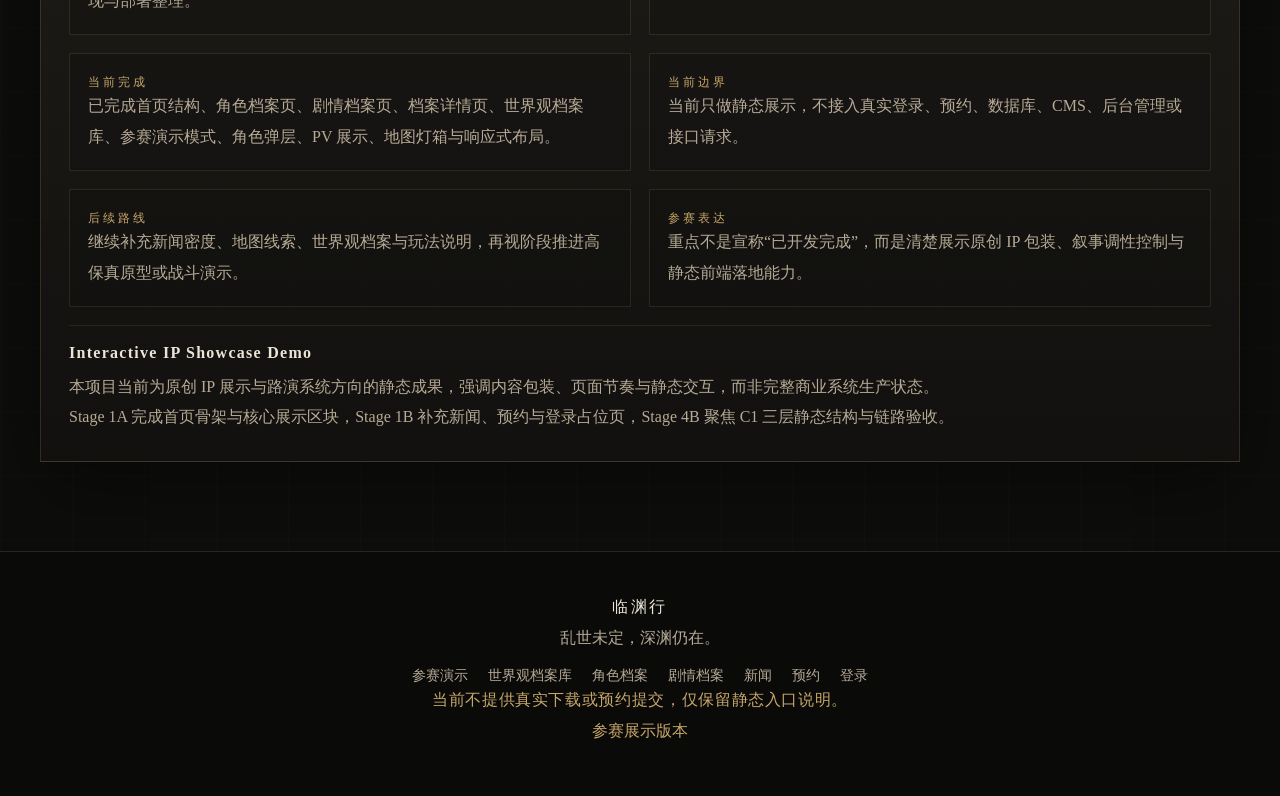
==== commit 7b80aa92: "polish static site UI details" ====
--- a/index.html
+++ b/index.html
@@ -36,6 +36,14 @@
             </div>
         </nav>
 
+        <div class="mobile-quick-links" aria-label="移动端快捷入口">
+            <a href="#top">首页</a>
+            <a href="demo.html">演示</a>
+            <a href="characters.html">角色</a>
+            <a href="archive.html">剧情</a>
+            <a href="archives.html">档案库</a>
+        </div>
+
         <div class="hero-content">
             <p class="eyebrow">IMPERIAL TAOIST TEMPLE CASE</p>
             <h1>天不曾垂怜众生。可人，未必甘心认命。</h1>
--- a/style.css
+++ b/style.css
@@ -226,6 +226,7 @@
   padding: 11px 22px;
   color: var(--text);
   background: rgba(20, 18, 17, 0.78);
+  box-shadow: inset 0 1px 0 rgba(236, 229, 215, 0.035);
   cursor: pointer;
   transition: transform 180ms ease, border-color 180ms ease, background 180ms ease, color 180ms ease, box-shadow 180ms ease;
 }
@@ -239,8 +240,16 @@
 }
 
 .btn-primary {
+  border-color: rgba(221, 183, 111, 0.38);
   background: linear-gradient(180deg, #8c3a32, var(--red));
-  box-shadow: 0 14px 30px rgba(75, 27, 22, 0.3);
+  box-shadow:
+    0 14px 30px rgba(75, 27, 22, 0.3),
+    inset 0 1px 0 rgba(236, 229, 215, 0.08);
+}
+
+.btn-ghost {
+  background:
+    linear-gradient(180deg, rgba(28, 25, 23, 0.78), rgba(13, 12, 11, 0.84));
 }
 
 .btn-primary:hover,
@@ -604,9 +613,11 @@
   border: 1px solid rgba(199, 166, 106, 0.34);
   padding: 10px 18px;
   color: var(--text);
-  background: rgba(16, 15, 14, 0.72);
+  background:
+    linear-gradient(180deg, rgba(25, 22, 20, 0.78), rgba(12, 11, 10, 0.82));
+  box-shadow: inset 0 1px 0 rgba(236, 229, 215, 0.025);
   cursor: pointer;
-  transition: transform 180ms ease, border-color 180ms ease, background 180ms ease, color 180ms ease;
+  transition: transform 180ms ease, border-color 180ms ease, background 180ms ease, color 180ms ease, box-shadow 180ms ease;
 }
 
 .character-board-home .character-action {
@@ -619,7 +630,9 @@
   transform: translateY(-2px);
   border-color: rgba(199, 166, 106, 0.7);
   color: var(--gold);
-  background: rgba(31, 27, 24, 0.92);
+  background:
+    linear-gradient(180deg, rgba(42, 34, 27, 0.94), rgba(18, 15, 13, 0.96));
+  box-shadow: inset 0 0 0 1px rgba(236, 229, 215, 0.025);
   outline: none;
 }
 
@@ -947,7 +960,9 @@
   border: 1px solid var(--line);
   background:
     linear-gradient(180deg, rgba(33, 30, 26, 0.94), rgba(17, 16, 14, 0.98));
-  box-shadow: var(--shadow);
+  box-shadow:
+    var(--shadow),
+    inset 0 1px 0 rgba(236, 229, 215, 0.025);
 }
 
 .news-card,
@@ -1457,6 +1472,21 @@
 }
 
 @media (max-width: 1100px) {
+  .site-nav {
+    padding-inline: 20px;
+  }
+
+  .brand-logo {
+    height: 38px;
+    max-width: 196px;
+  }
+
+  .nav-links {
+    gap: 12px 16px;
+    padding: 10px 14px;
+    font-size: 13px;
+  }
+
   .timeline,
   .project-meta-strip {
     grid-template-columns: repeat(2, minmax(0, 1fr));
@@ -1482,7 +1512,8 @@
   }
 
   .section {
-    width: min(100% - 36px, 1200px);
+    width: calc(100% - 36px);
+    max-width: 1200px;
   }
 
   .section-heading,
@@ -1517,7 +1548,7 @@
   }
 }
 
-@media (max-width: 640px) {
+@media (max-width: 820px) {
   .nav-links {
     display: none;
   }
@@ -1526,31 +1557,61 @@
     position: relative;
     z-index: 3;
     display: grid;
-    grid-template-columns: repeat(4, minmax(0, 1fr));
-    gap: 8px;
-    width: min(100% - 32px, 500px);
+    grid-template-columns: repeat(2, minmax(0, 1fr));
+    gap: 9px;
+    width: calc(100% - 32px);
+    max-width: 500px;
     margin: 78px auto 0;
+    border: 1px solid rgba(199, 166, 106, 0.14);
+    padding: 8px;
+    background:
+      linear-gradient(180deg, rgba(17, 15, 13, 0.74), rgba(8, 8, 7, 0.58));
+    box-shadow:
+      0 18px 44px rgba(0, 0, 0, 0.28),
+      inset 0 1px 0 rgba(236, 229, 215, 0.025);
   }
 
   .mobile-quick-links a {
     display: grid;
     place-items: center;
-    min-height: 38px;
-    border: 1px solid rgba(199, 166, 106, 0.14);
-    background: rgba(12, 12, 11, 0.5);
-    color: var(--muted);
+    min-width: 0;
+    min-height: 40px;
+    border: 1px solid rgba(199, 166, 106, 0.2);
+    background:
+      linear-gradient(180deg, rgba(28, 24, 21, 0.72), rgba(11, 10, 9, 0.76));
+    color: rgba(236, 229, 215, 0.78);
     font-size: 13px;
-    letter-spacing: 0.1em;
-    transition: color 180ms ease, border-color 180ms ease, background 180ms ease;
+    letter-spacing: 0.04em;
+    line-height: 1.2;
+    white-space: nowrap;
+    box-shadow: inset 0 1px 0 rgba(236, 229, 215, 0.025);
+    transition: color 180ms ease, border-color 180ms ease, background 180ms ease, box-shadow 180ms ease;
   }
 
   .mobile-quick-links a:hover,
   .mobile-quick-links a:focus-visible {
     color: var(--gold);
-    border-color: rgba(199, 166, 106, 0.42);
-    background: rgba(26, 22, 19, 0.8);
+    border-color: rgba(199, 166, 106, 0.5);
+    background:
+      linear-gradient(180deg, rgba(48, 38, 29, 0.86), rgba(21, 17, 14, 0.88));
+    box-shadow: inset 0 0 0 1px rgba(236, 229, 215, 0.025);
     outline: none;
   }
+}
+
+@media (max-width: 430px) {
+  .mobile-quick-links {
+    gap: 7px;
+    margin-top: 70px;
+    padding: 6px;
+  }
+
+  .mobile-quick-links a {
+    min-height: 36px;
+  }
+}
+
+@media (max-width: 640px) {
 
   .brand-logo {
     height: 34px;
@@ -1563,7 +1624,8 @@
   }
 
   .hero-content {
-    width: min(100% - 32px, 500px);
+    width: calc(100% - 32px);
+    max-width: 500px;
     padding-top: 29vh;
     padding-left: 0;
     margin: 0 auto;
@@ -1577,8 +1639,15 @@
     font-size: clamp(34px, 10vw, 48px);
   }
 
+  .hero-actions {
+    flex-direction: column;
+    align-items: stretch;
+  }
+
   .btn {
-    flex: 1 1 160px;
+    width: 100%;
+    min-width: 0;
+    flex: 0 0 auto;
   }
 
   .timeline,
@@ -1596,7 +1665,8 @@
   }
 
   .section {
-    width: min(100% - 28px, 1200px);
+    width: calc(100% - 28px);
+    max-width: 1200px;
     padding: 52px 0;
   }
 
@@ -1694,9 +1764,21 @@
 }
 
 body.page-characters .character-card {
+  position: relative;
   display: flex;
   flex-direction: column;
   min-height: 100%;
+}
+
+body.page-characters .character-card::after,
+body.page-archive .archive-index-card::after {
+  content: "";
+  position: absolute;
+  left: 18px;
+  right: 18px;
+  bottom: 0;
+  height: 1px;
+  background: linear-gradient(90deg, transparent, rgba(199, 166, 106, 0.54), transparent);
 }
 
 body.page-characters .character-main-media img,
@@ -1754,8 +1836,10 @@
 }
 
 body.page-archive .archive-index-card {
+  position: relative;
   display: flex;
   flex-direction: column;
+  overflow: hidden;
 }
 
 body.page-archive .archive-index-card .character-tags-inline,
@@ -1789,13 +1873,13 @@
 .world-archive-grid {
   display: grid;
   grid-template-columns: repeat(2, minmax(0, 1fr));
-  gap: 18px;
+  gap: clamp(18px, 2.2vw, 24px);
 }
 
 .system-framework-grid,
 .demo-stat-grid {
   display: grid;
-  gap: 14px;
+  gap: 16px;
 }
 
 .system-framework-grid {
@@ -1805,7 +1889,7 @@
 
 .demo-stat-grid {
   grid-template-columns: repeat(4, minmax(0, 1fr));
-  margin: 0 0 24px;
+  margin: 0 0 28px;
 }
 
 .system-framework-card {
@@ -1955,7 +2039,7 @@
 }
 
 .demo-card p {
-  margin-bottom: 22px;
+  margin-bottom: 24px;
 }
 
 .demo-card .character-action {
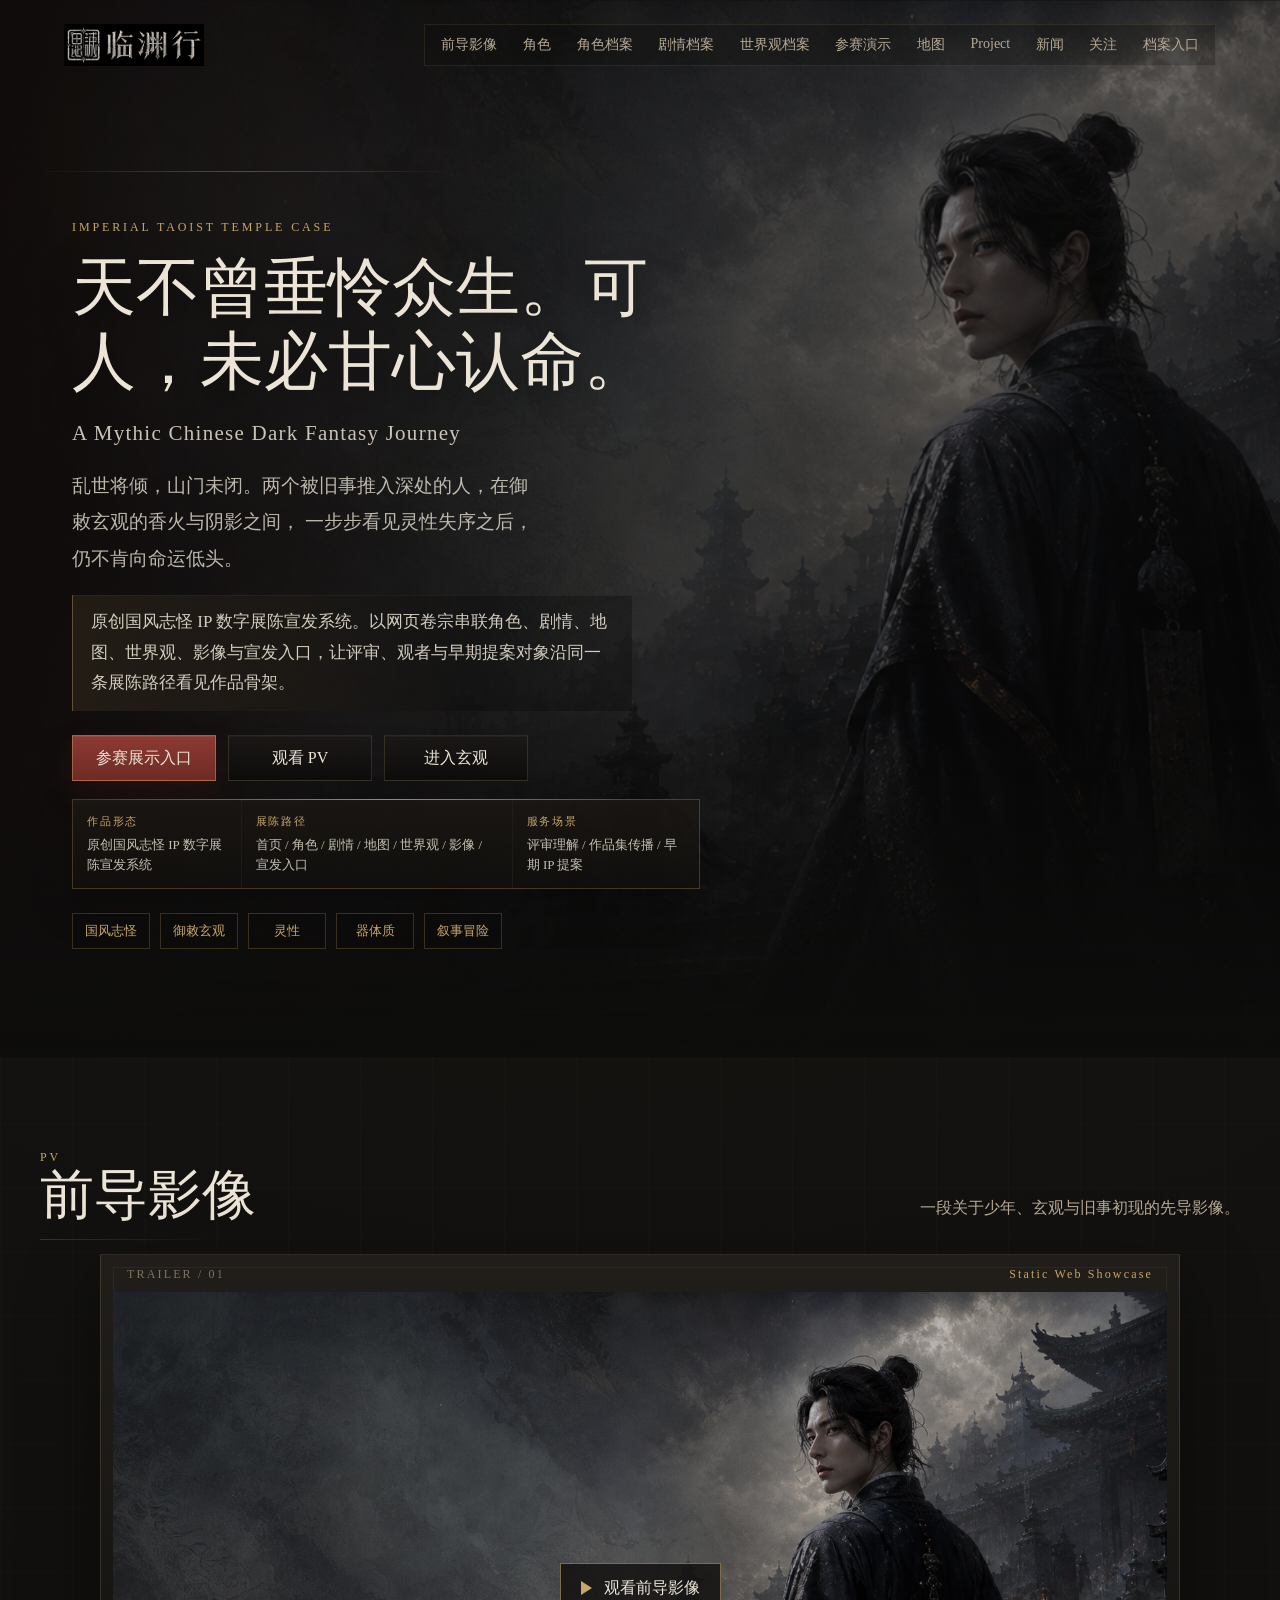
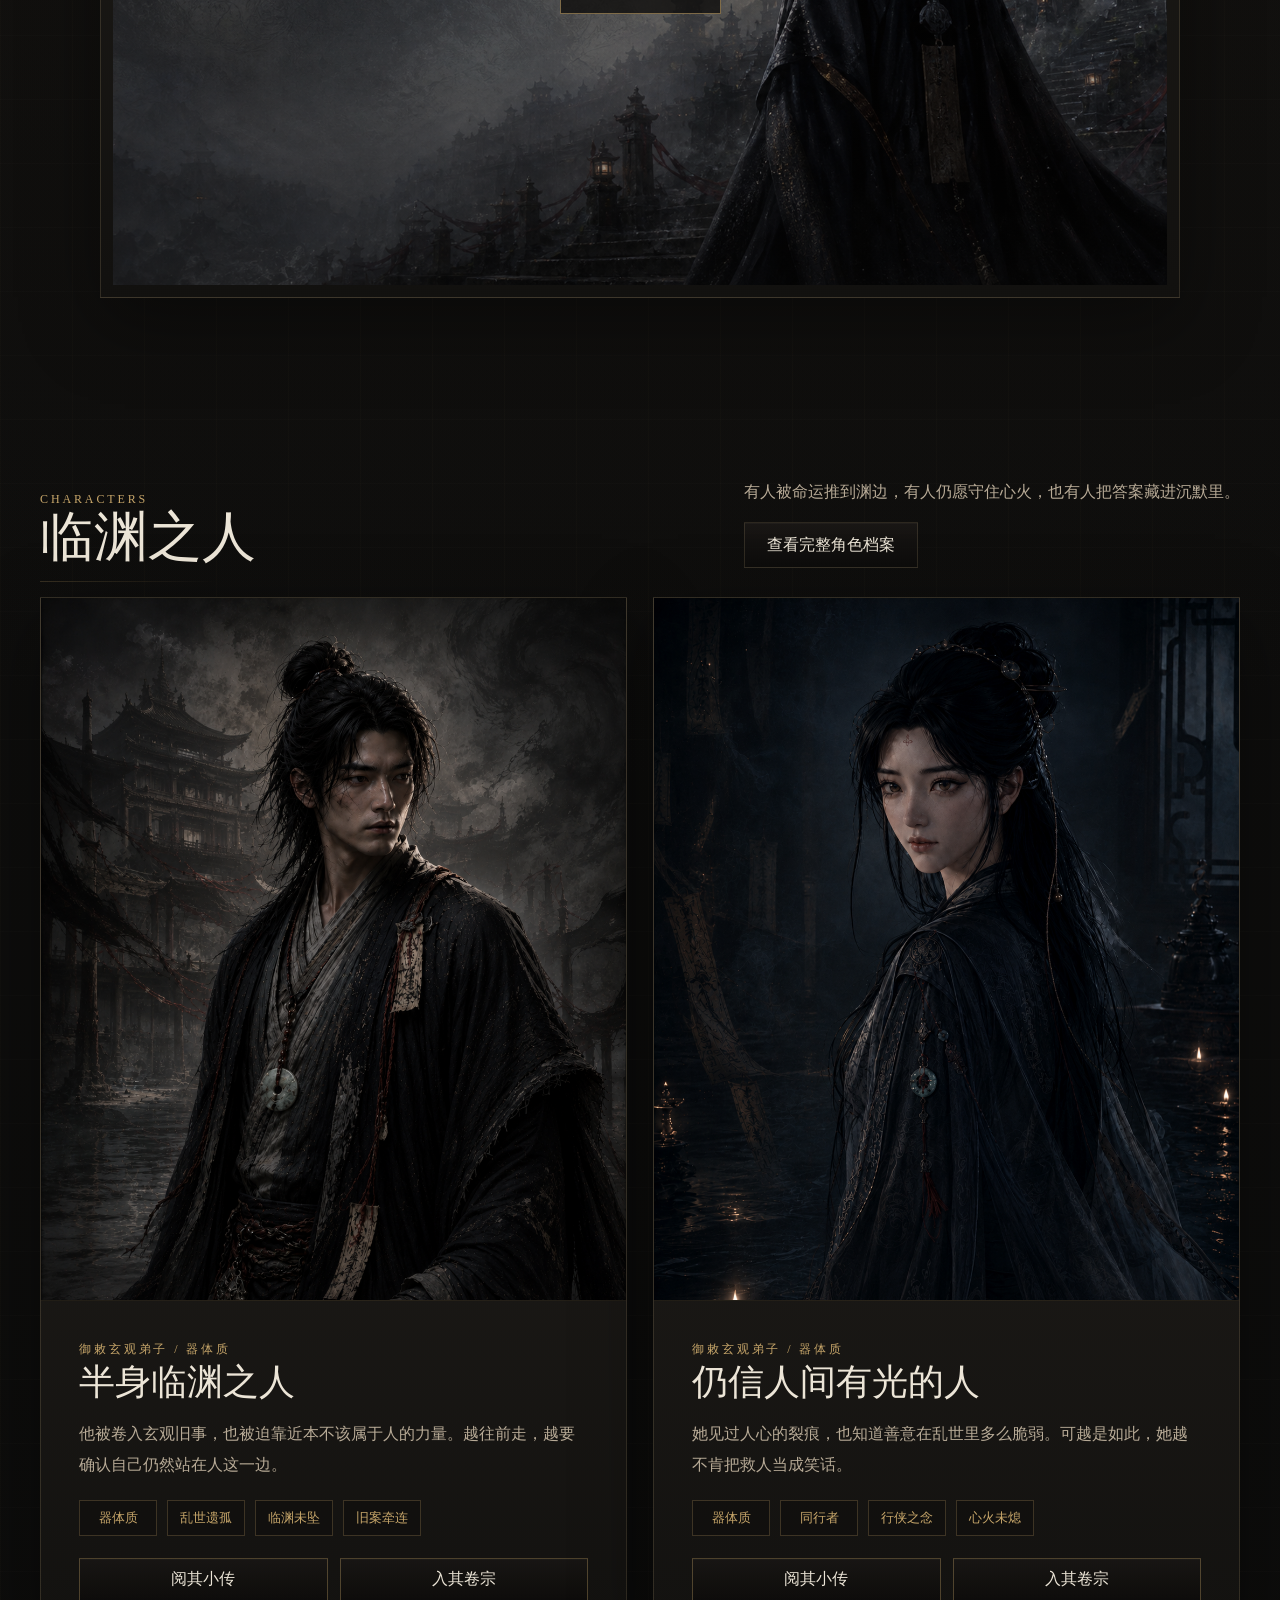
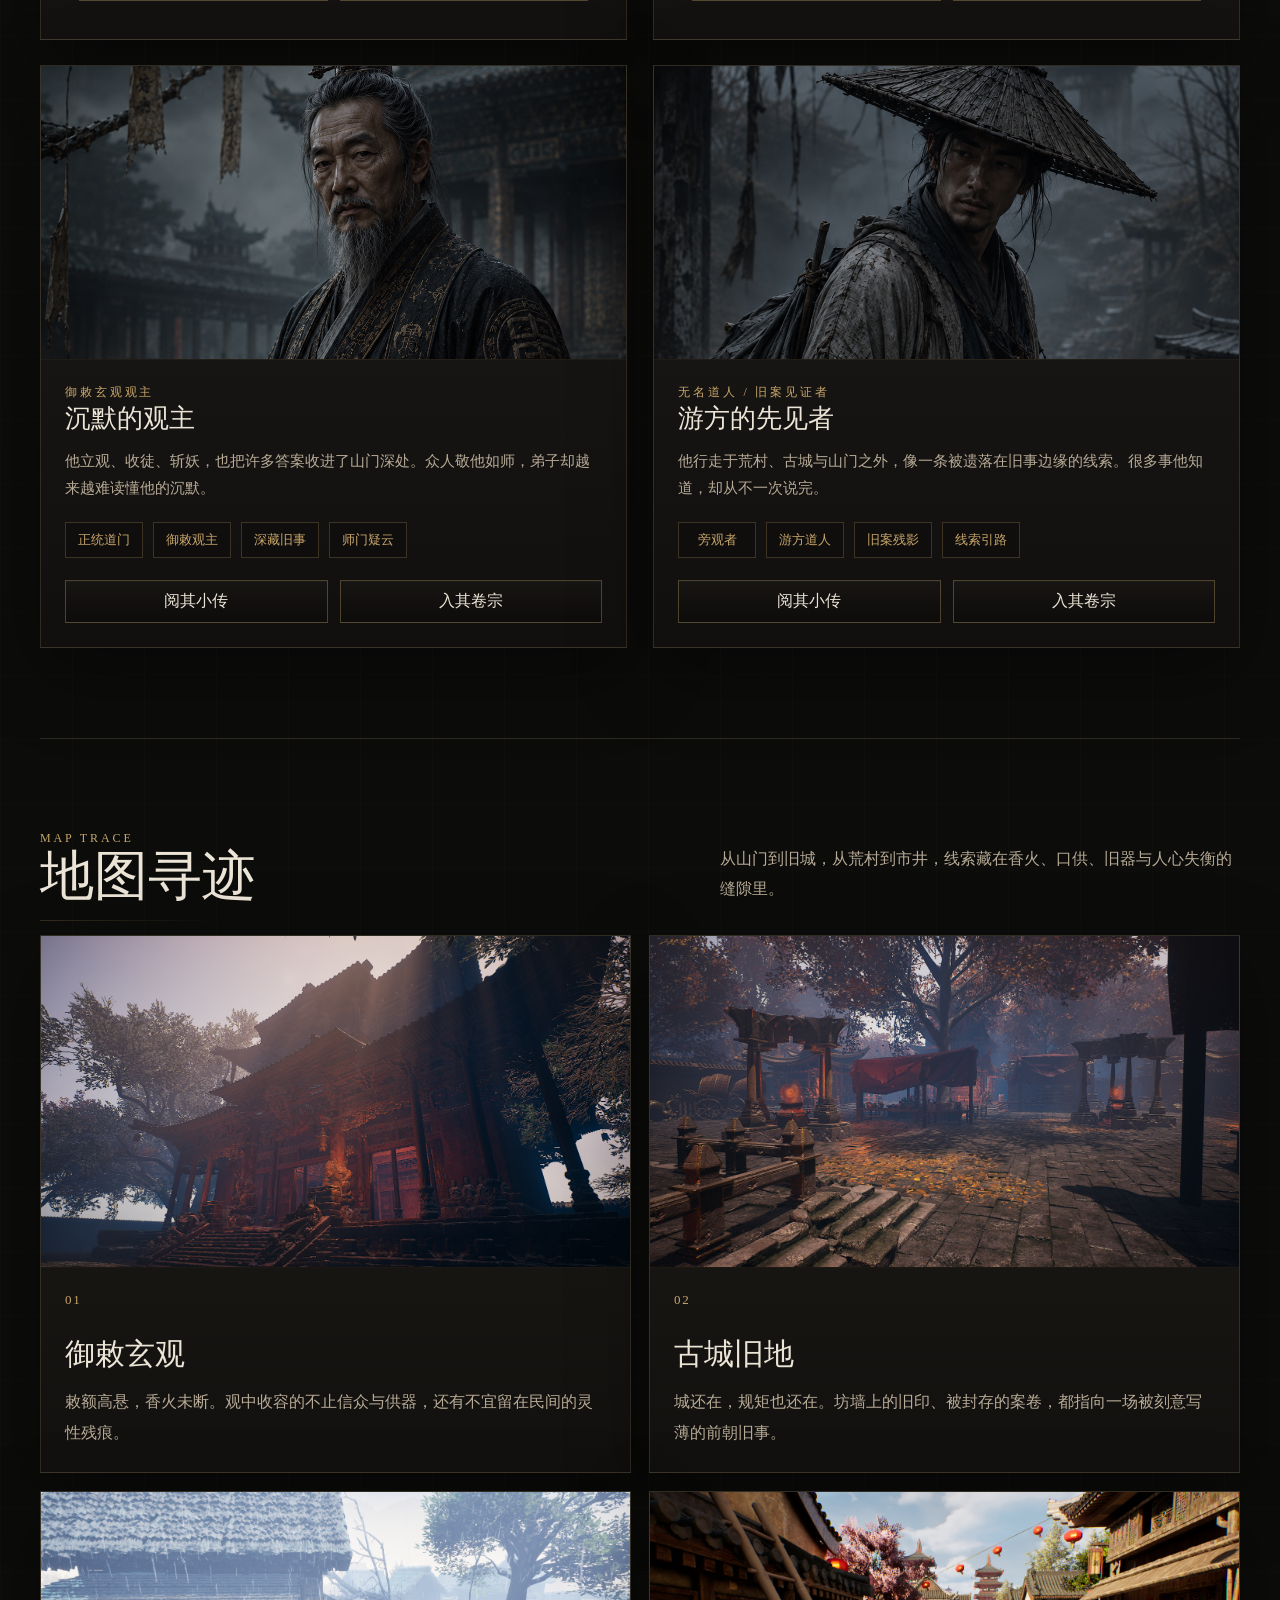
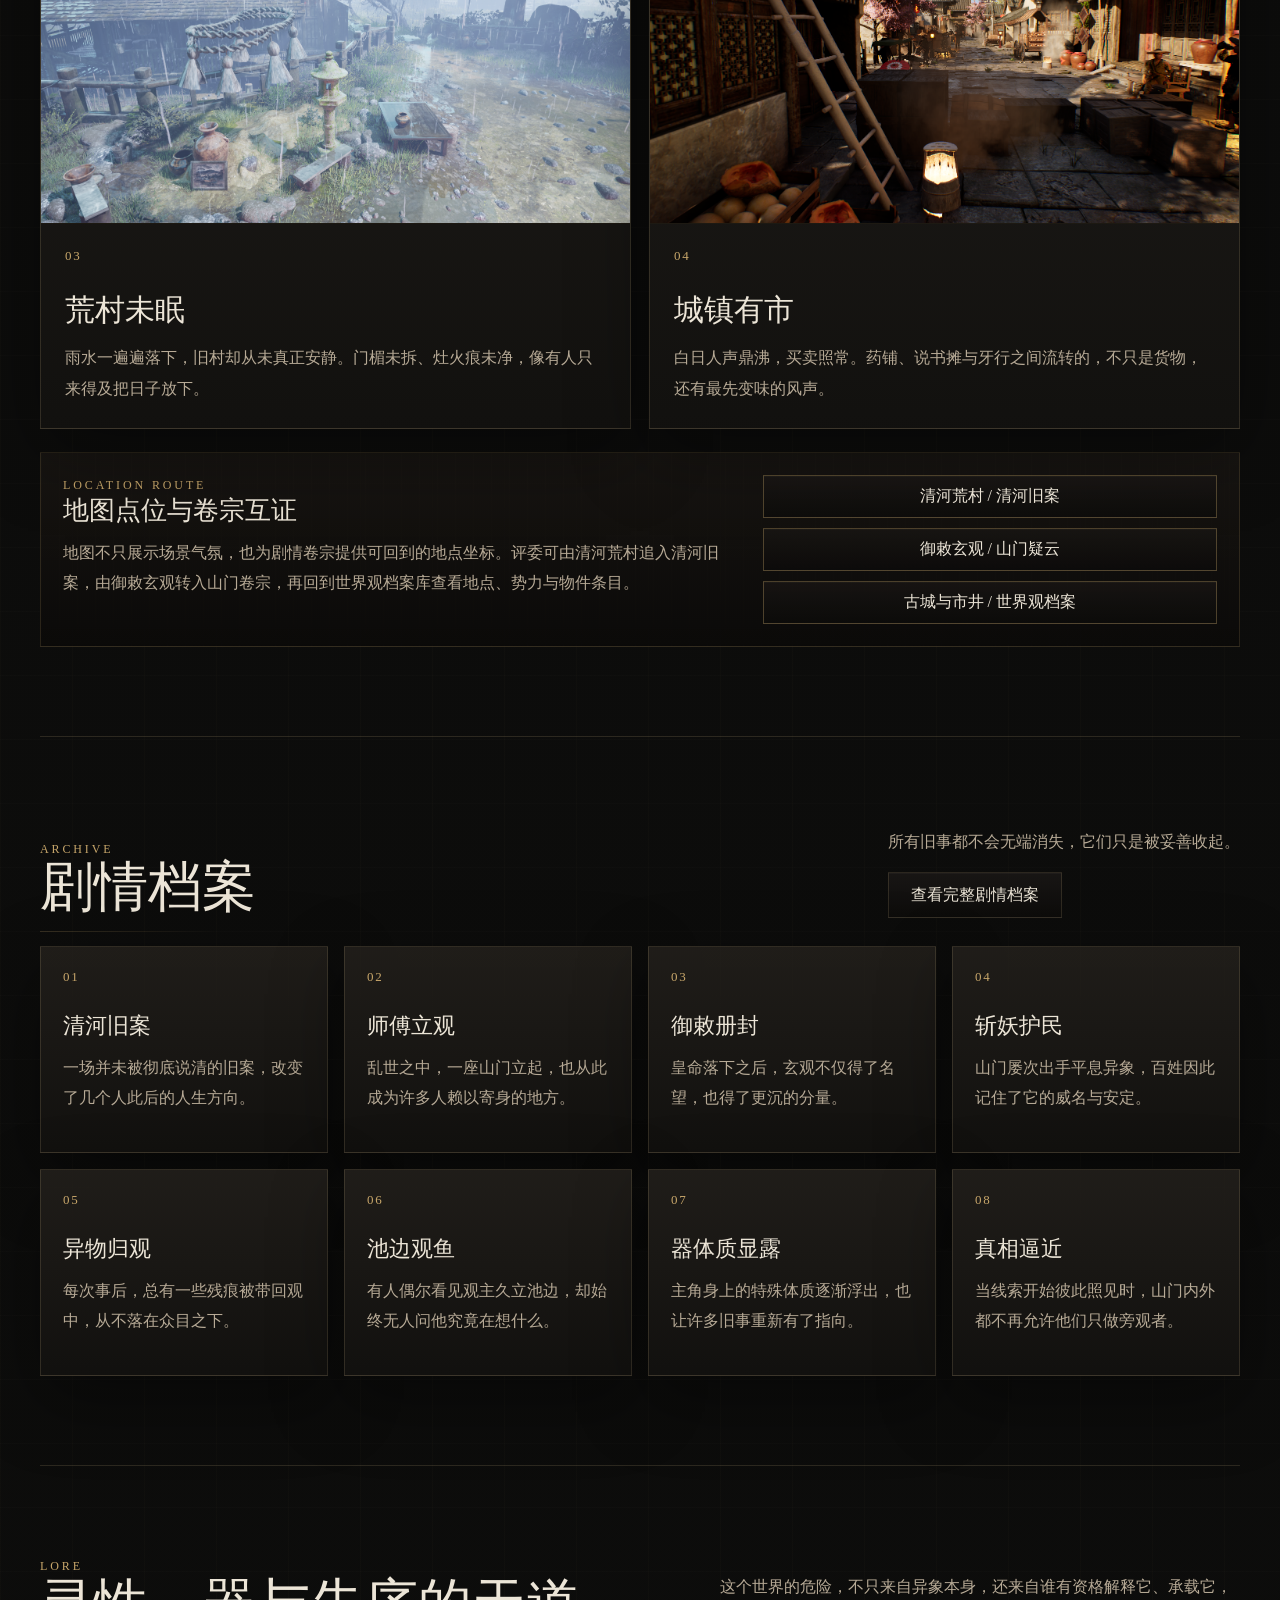
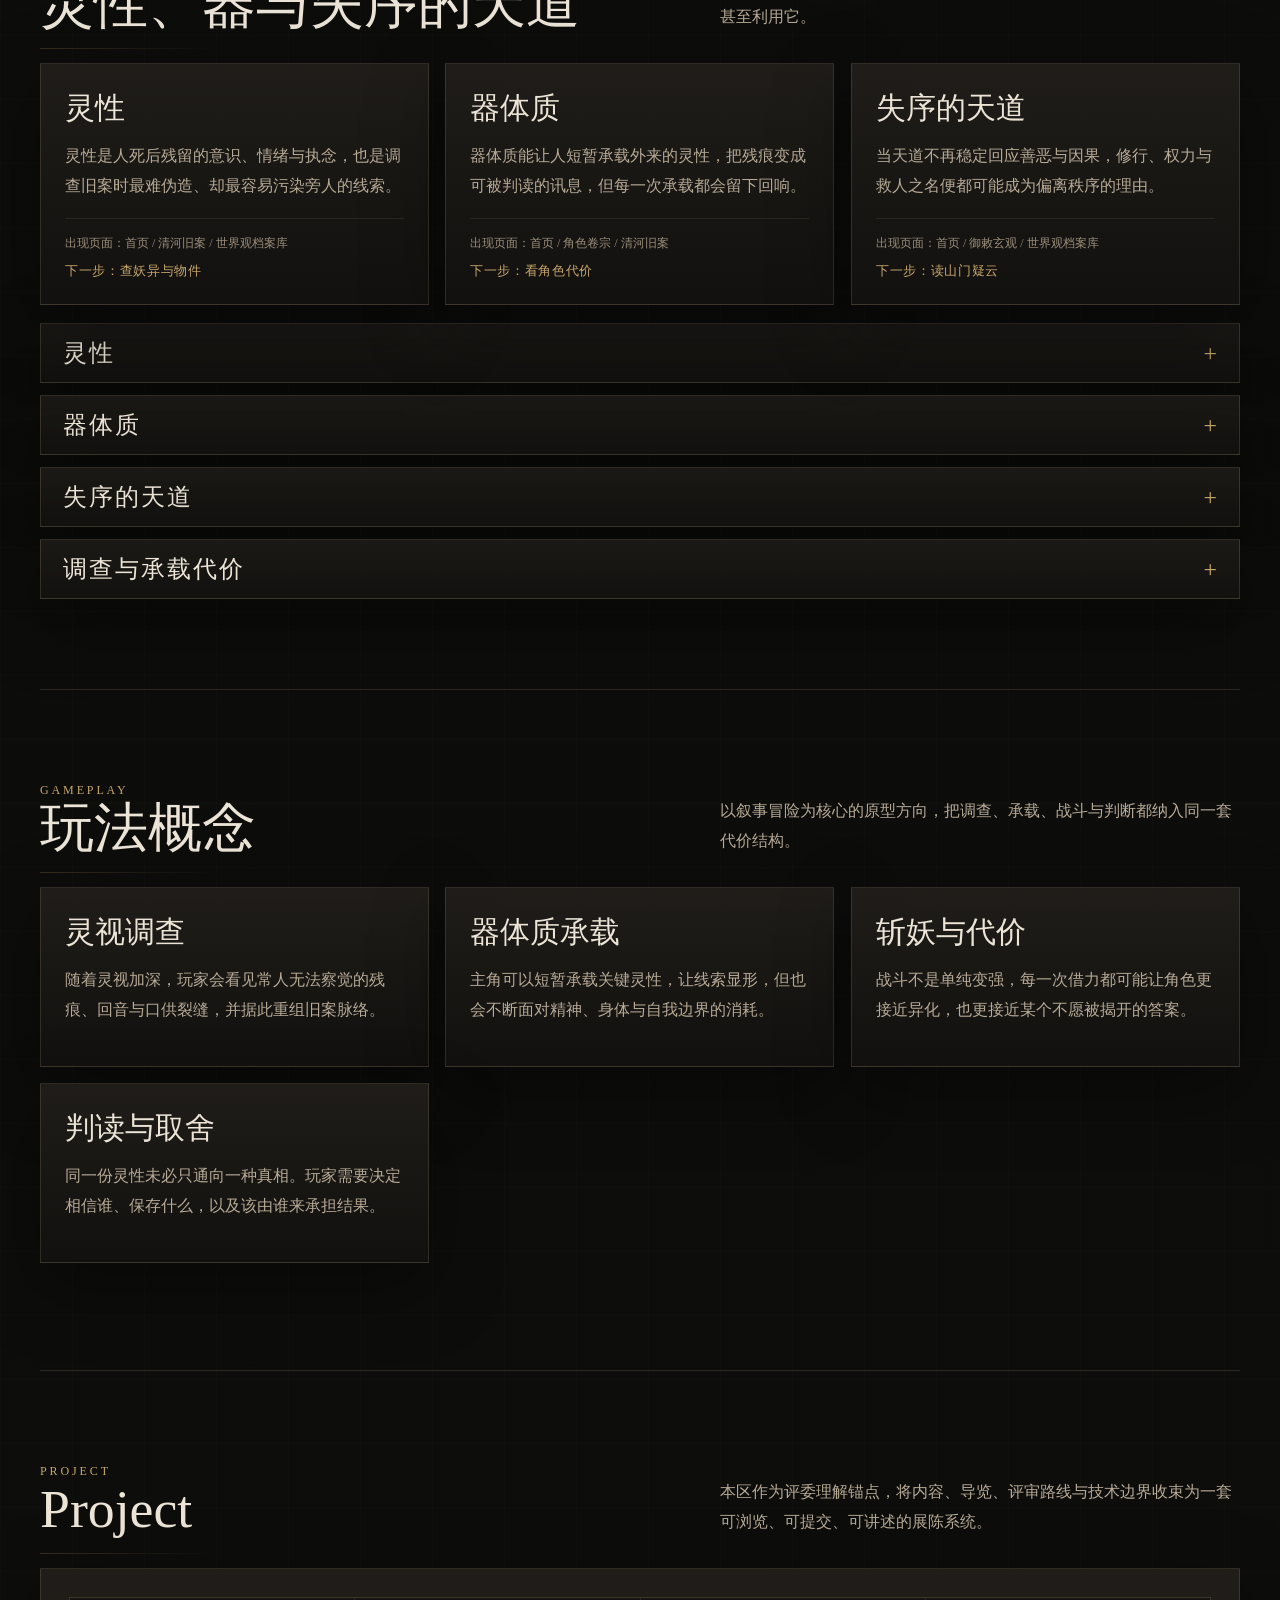
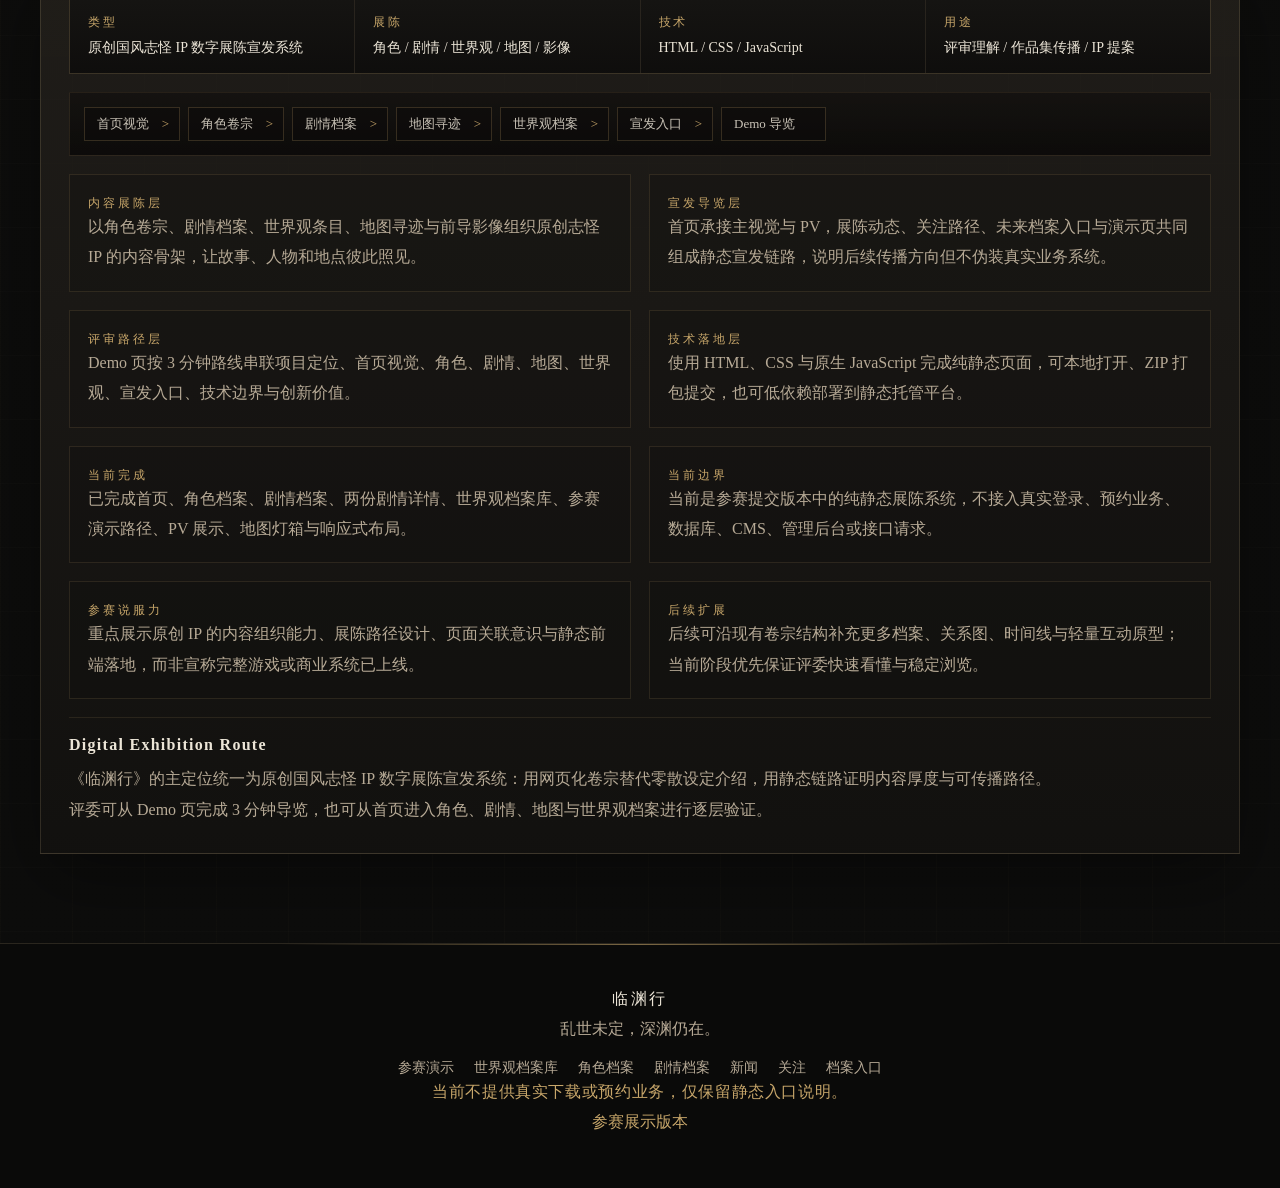
==== commit d123ea5a: "strengthen exhibition review and promotion flow" ====
--- a/index.html
+++ b/index.html
@@ -4,10 +4,10 @@
 <head>
     <meta charset="UTF-8">
     <meta name="viewport" content="width=device-width, initial-scale=1.0">
-    <title>临渊行 | 原创国风叙事 IP 交互式展示与宣发系统</title>
-    <meta name="description" content="《临渊行》是面向原创游戏、动画、数字文旅和学生路演项目的原创国风叙事 IP 交互式展示与宣发系统，基于 HTML、CSS、JavaScript 构建，不包含真实登录、预约或后端服务。">
-    <meta property="og:title" content="临渊行 | 原创国风叙事 IP 交互式展示与宣发系统">
-    <meta property="og:description" content="《临渊行》当前聚焦三层静态页面结构、世界观档案库、参赛演示路径与原创 IP 宣发系统表达。">
+    <title>临渊行 | 原创国风志怪 IP 数字展陈宣发系统</title>
+    <meta name="description" content="《临渊行》是原创国风志怪 IP 数字展陈宣发系统，以角色、剧情、地图、世界观、影像与宣发入口组织网页化展陈路径。">
+    <meta property="og:title" content="临渊行 | 原创国风志怪 IP 数字展陈宣发系统">
+    <meta property="og:description" content="《临渊行》以纯静态 Web 组织原创国风志怪 IP 的展陈路径，服务评审理解、作品集传播与早期 IP 提案。">
     <meta property="og:type" content="website">
     <meta property="og:site_name" content="临渊行">
     <link rel="icon" href="favicon.svg" type="image/svg+xml">
@@ -31,8 +31,8 @@
                 <a href="#map-trace">地图</a>
                 <a href="#project-title">Project</a>
                 <a href="news.html">新闻</a>
-                <a href="reserve.html">预约</a>
-                <a href="login.html">登录</a>
+                <a href="reserve.html">关注</a>
+                <a href="login.html">档案入口</a>
             </div>
         </nav>
 
@@ -53,7 +53,7 @@
                 一步步看见灵性失序之后，仍不肯向命运低头。
             </p>
             <p class="hero-positioning">
-                面向原创游戏、动画、数字文旅和学生路演项目的原创国风叙事 IP 交互式展示与宣发系统。
+                原创国风志怪 IP 数字展陈宣发系统。以网页卷宗串联角色、剧情、地图、世界观、影像与宣发入口，让评审、观者与早期提案对象沿同一条展陈路径看见作品骨架。
             </p>
             <div class="hero-actions" aria-label="首屏操作">
                 <a class="btn btn-primary" href="demo.html">参赛展示入口</a>
@@ -61,9 +61,9 @@
                 <button class="btn btn-ghost" type="button" data-scroll-target="#map-trace">进入玄观</button>
             </div>
             <div class="hero-system-strip" aria-label="作品系统概览">
-                <span><strong>作品形态</strong>静态 Web 展示系统</span>
-                <span><strong>核心模块</strong>首页 / 档案库 / 角色卷宗 / 剧情档案 / 参赛演示</span>
-                <span><strong>部署方式</strong>本地打开 / ZIP 提交 / 静态部署</span>
+                <span><strong>作品形态</strong>原创国风志怪 IP 数字展陈宣发系统</span>
+                <span><strong>展陈路径</strong>首页 / 角色 / 剧情 / 地图 / 世界观 / 影像 / 宣发入口</span>
+                <span><strong>服务场景</strong>评审理解 / 作品集传播 / 早期 IP 提案</span>
             </div>
             <ul class="hero-tags" aria-label="项目标签">
                 <li>国风志怪</li>
@@ -260,6 +260,18 @@
                     </div>
                 </article>
             </div>
+            <div class="map-route-panel" aria-label="地图寻迹关联入口">
+                <article>
+                    <span class="section-kicker">LOCATION ROUTE</span>
+                    <h3>地图点位与卷宗互证</h3>
+                    <p>地图不只展示场景气氛，也为剧情卷宗提供可回到的地点坐标。评委可由清河荒村追入清河旧案，由御敕玄观转入山门卷宗，再回到世界观档案库查看地点、势力与物件条目。</p>
+                </article>
+                <div class="map-route-links">
+                    <a class="character-action" href="archive-qinghe.html">清河荒村 / 清河旧案</a>
+                    <a class="character-action" href="archive-xuanguan.html">御敕玄观 / 山门疑云</a>
+                    <a class="character-action" href="archives.html#archive-library-title">古城与市井 / 世界观档案</a>
+                </div>
+            </div>
         </section>
 
         <!-- Archive：用于后续补充剧情时间线与旧案档案。 -->
@@ -333,14 +345,26 @@
                 <article class="lore-card">
                     <h3>灵性</h3>
                     <p>灵性是人死后残留的意识、情绪与执念，也是调查旧案时最难伪造、却最容易污染旁人的线索。</p>
+                    <div class="lore-card-route">
+                        <span>出现页面：首页 / 清河旧案 / 世界观档案库</span>
+                        <a href="archives.html#archive-library-title">下一步：查妖异与物件</a>
+                    </div>
                 </article>
                 <article class="lore-card">
                     <h3>器体质</h3>
                     <p>器体质能让人短暂承载外来的灵性，把残痕变成可被判读的讯息，但每一次承载都会留下回响。</p>
+                    <div class="lore-card-route">
+                        <span>出现页面：首页 / 角色卷宗 / 清河旧案</span>
+                        <a href="character-male.html">下一步：看角色代价</a>
+                    </div>
                 </article>
                 <article class="lore-card">
                     <h3>失序的天道</h3>
                     <p>当天道不再稳定回应善恶与因果，修行、权力与救人之名便都可能成为偏离秩序的理由。</p>
+                    <div class="lore-card-route">
+                        <span>出现页面：首页 / 御敕玄观 / 世界观档案库</span>
+                        <a href="archive-xuanguan.html">下一步：读山门疑云</a>
+                    </div>
                 </article>
             </div>
 
@@ -419,66 +443,75 @@
                     <span class="section-kicker">PROJECT</span>
                     <h2 id="project-title">Project</h2>
                 </div>
-                <p>面向原创叙事 IP 的 Web 展示与路演系统，聚焦世界观包装、静态交互编排与参赛表达能力。</p>
+                <p>本区作为评委理解锚点，将内容、导览、评审路线与技术边界收束为一套可浏览、可提交、可讲述的展陈系统。</p>
             </div>
 
             <div class="project-panel">
                 <div class="project-meta-strip" aria-label="项目概览">
                     <div class="project-meta-item">
                         <span class="status-label">类型</span>
-                        <strong>原创国风叙事 IP 展示与宣发系统</strong>
+                        <strong>原创国风志怪 IP 数字展陈宣发系统</strong>
                     </div>
                     <div class="project-meta-item">
-                        <span class="status-label">展示</span>
-                        <strong>PV / 角色 / 世界观 / 地图寻迹</strong>
+                        <span class="status-label">展陈</span>
+                        <strong>角色 / 剧情 / 世界观 / 地图 / 影像</strong>
                     </div>
                     <div class="project-meta-item">
                         <span class="status-label">技术</span>
                         <strong>HTML / CSS / JavaScript</strong>
                     </div>
                     <div class="project-meta-item">
-                        <span class="status-label">状态</span>
-                        <strong>Stage 4B / C1 Static Structure Build</strong>
-                    </div>
+                        <span class="status-label">用途</span>
+                        <strong>评审理解 / 作品集传播 / IP 提案</strong>
+                    </div>
+                </div>
+                <div class="exhibition-route-strip" aria-label="展陈路径图">
+                    <span>首页视觉</span>
+                    <span>角色卷宗</span>
+                    <span>剧情档案</span>
+                    <span>地图寻迹</span>
+                    <span>世界观档案</span>
+                    <span>宣发入口</span>
+                    <span>Demo 导览</span>
                 </div>
                 <div class="project-grid">
                     <div>
-                        <span class="project-label">项目名称</span>
-                        <p>临渊行</p>
-                    </div>
-                    <div>
-                        <span class="project-label">项目亮点</span>
-                        <p>通过主视觉、角色资料、PV、地图寻迹、世界观档案库与参赛演示模式，建立一个可浏览、可探索、可展示的原创 IP 宣发闭环。</p>
-                    </div>
-                    <div>
-                        <span class="project-label">我的职责</span>
-                        <p>负责世界观梳理、角色展示方向、页面信息架构、文案包装、前端静态实现与部署整理。</p>
-                    </div>
-                    <div>
-                        <span class="project-label">技术栈</span>
-                        <p>HTML / CSS / JavaScript / GitHub / Netlify</p>
+                        <span class="project-label">内容展陈层</span>
+                        <p>以角色卷宗、剧情档案、世界观条目、地图寻迹与前导影像组织原创志怪 IP 的内容骨架，让故事、人物和地点彼此照见。</p>
+                    </div>
+                    <div>
+                        <span class="project-label">宣发导览层</span>
+                        <p>首页承接主视觉与 PV，展陈动态、关注路径、未来档案入口与演示页共同组成静态宣发链路，说明后续传播方向但不伪装真实业务系统。</p>
+                    </div>
+                    <div>
+                        <span class="project-label">评审路径层</span>
+                        <p>Demo 页按 3 分钟路线串联项目定位、首页视觉、角色、剧情、地图、世界观、宣发入口、技术边界与创新价值。</p>
+                    </div>
+                    <div>
+                        <span class="project-label">技术落地层</span>
+                        <p>使用 HTML、CSS 与原生 JavaScript 完成纯静态页面，可本地打开、ZIP 打包提交，也可低依赖部署到静态托管平台。</p>
                     </div>
                     <div>
                         <span class="project-label">当前完成</span>
-                        <p>已完成首页结构、角色档案页、剧情档案页、档案详情页、世界观档案库、参赛演示模式、角色弹层、PV 展示、地图灯箱与响应式布局。</p>
+                        <p>已完成首页、角色档案、剧情档案、两份剧情详情、世界观档案库、参赛演示路径、PV 展示、地图灯箱与响应式布局。</p>
                     </div>
                     <div>
                         <span class="project-label">当前边界</span>
-                        <p>当前只做静态展示，不接入真实登录、预约、数据库、CMS、后台管理或接口请求。</p>
-                    </div>
-                    <div>
-                        <span class="project-label">后续路线</span>
-                        <p>继续补充新闻密度、地图线索、世界观档案与玩法说明，再视阶段推进高保真原型或战斗演示。</p>
-                    </div>
-                    <div>
-                        <span class="project-label">参赛表达</span>
-                        <p>重点不是宣称“已开发完成”，而是清楚展示原创 IP 包装、叙事调性控制与静态前端落地能力。</p>
+                        <p>当前是参赛提交版本中的纯静态展陈系统，不接入真实登录、预约业务、数据库、CMS、管理后台或接口请求。</p>
+                    </div>
+                    <div>
+                        <span class="project-label">参赛说服力</span>
+                        <p>重点展示原创 IP 的内容组织能力、展陈路径设计、页面关联意识与静态前端落地，而非宣称完整游戏或商业系统已上线。</p>
+                    </div>
+                    <div>
+                        <span class="project-label">后续扩展</span>
+                        <p>后续可沿现有卷宗结构补充更多档案、关系图、时间线与轻量互动原型；当前阶段优先保证评委快速看懂与稳定浏览。</p>
                     </div>
                 </div>
                 <div class="project-note">
-                    <strong>Interactive IP Showcase Demo</strong>
-                    <p>本项目当前为原创 IP 展示与路演系统方向的静态成果，强调内容包装、页面节奏与静态交互，而非完整商业系统生产状态。</p>
-                    <p>Stage 1A 完成首页骨架与核心展示区块，Stage 1B 补充新闻、预约与登录占位页，Stage 4B 聚焦 C1 三层静态结构与链路验收。</p>
+                    <strong>Digital Exhibition Route</strong>
+                    <p>《临渊行》的主定位统一为原创国风志怪 IP 数字展陈宣发系统：用网页化卷宗替代零散设定介绍，用静态链路证明内容厚度与可传播路径。</p>
+                    <p>评委可从 Demo 页完成 3 分钟导览，也可从首页进入角色、剧情、地图与世界观档案进行逐层验证。</p>
                 </div>
             </div>
         </section>
@@ -494,10 +527,10 @@
             <a href="characters.html">角色档案</a>
             <a href="archive.html">剧情档案</a>
             <a href="news.html">新闻</a>
-            <a href="reserve.html">预约</a>
-            <a href="login.html">登录</a>
+            <a href="reserve.html">关注</a>
+            <a href="login.html">档案入口</a>
         </div>
-        <p class="footer-download-placeholder">当前不提供真实下载或预约提交，仅保留静态入口说明。</p>
+        <p class="footer-download-placeholder">当前不提供真实下载或预约业务，仅保留静态入口说明。</p>
         <p class="footer-note">参赛展示版本</p>
     </footer>
 
--- a/style.css
+++ b/style.css
@@ -22,9 +22,12 @@
 
 html {
   scroll-behavior: smooth;
+  overflow-x: hidden;
 }
 
 body {
+  width: 100%;
+  overflow-x: hidden;
   margin: 0;
   color: var(--text);
   background:
@@ -173,10 +176,12 @@
 
 .hero h1 {
   margin: 10px 0 16px;
-  max-width: 9.5em;
+  max-width: min(9.5em, 100%);
   font-size: clamp(40px, 5vw, 72px);
   line-height: 1.15;
   font-weight: 500;
+  overflow-wrap: anywhere;
+  word-break: normal;
   text-shadow: 0 10px 34px rgba(0, 0, 0, 0.6);
 }
 
@@ -193,10 +198,12 @@
   color: rgba(236, 229, 215, 0.78);
   font-size: clamp(16px, 1.7vw, 19px);
   line-height: 1.92;
+  overflow-wrap: anywhere;
+  word-break: normal;
 }
 
 .hero-positioning {
-  max-width: 560px;
+  max-width: min(560px, 100%);
   margin: -10px 0 24px;
   border-left: 1px solid rgba(199, 166, 106, 0.46);
   padding: 12px 16px 12px 18px;
@@ -206,6 +213,8 @@
     rgba(10, 9, 8, 0.18);
   font-size: clamp(15px, 1.5vw, 17px);
   line-height: 1.8;
+  overflow-wrap: anywhere;
+  word-break: normal;
   box-shadow: inset 0 1px 0 rgba(236, 229, 215, 0.04);
 }
 
@@ -290,8 +299,10 @@
   align-items: center;
   justify-content: center;
   min-width: 78px;
+  max-width: 100%;
   box-sizing: border-box;
   text-align: center;
+  overflow-wrap: anywhere;
   transition: transform 180ms ease, border-color 180ms ease, background 180ms ease;
 }
 
@@ -861,6 +872,42 @@
   font-weight: 500;
 }
 
+.exhibition-route-strip {
+  display: flex;
+  flex-wrap: wrap;
+  gap: 8px;
+  margin: 0 0 18px;
+  border: 1px solid rgba(199, 166, 106, 0.14);
+  padding: 14px;
+  background:
+    linear-gradient(180deg, rgba(18, 16, 14, 0.76), rgba(9, 8, 7, 0.84));
+}
+
+.exhibition-route-strip span {
+  position: relative;
+  display: inline-flex;
+  align-items: center;
+  min-height: 34px;
+  border: 1px solid rgba(199, 166, 106, 0.22);
+  padding: 7px 30px 7px 12px;
+  color: rgba(236, 229, 215, 0.84);
+  background: rgba(12, 11, 10, 0.54);
+  font-size: 13px;
+  line-height: 1.3;
+}
+
+.exhibition-route-strip span::after {
+  content: ">";
+  position: absolute;
+  right: 10px;
+  color: var(--gold);
+  font-family: "Times New Roman", serif;
+}
+
+.exhibition-route-strip span:last-child::after {
+  content: "";
+}
+
 .project-grid {
   display: grid;
   grid-template-columns: repeat(2, minmax(0, 1fr));
@@ -889,6 +936,61 @@
   margin-bottom: 10px;
   color: var(--text);
   letter-spacing: 0.08em;
+}
+
+.map-route-panel {
+  display: grid;
+  grid-template-columns: minmax(0, 1.2fr) minmax(260px, 0.8fr);
+  gap: 18px;
+  margin-top: 22px;
+  border: 1px solid rgba(199, 166, 106, 0.16);
+  padding: 22px;
+  background:
+    linear-gradient(180deg, rgba(28, 24, 20, 0.72), rgba(10, 9, 8, 0.88)),
+    repeating-linear-gradient(90deg, rgba(199, 166, 106, 0.03) 0 1px, transparent 1px 18px);
+}
+
+.map-route-panel h3 {
+  margin-bottom: 10px;
+  color: var(--text);
+  font-size: clamp(22px, 2vw, 28px);
+}
+
+.map-route-panel p {
+  margin-bottom: 0;
+}
+
+.map-route-links {
+  display: grid;
+  align-content: center;
+  gap: 10px;
+}
+
+.lore-card-route,
+.archive-card-route {
+  display: grid;
+  gap: 9px;
+  margin-top: 16px;
+  border-top: 1px solid rgba(199, 166, 106, 0.12);
+  padding-top: 14px;
+}
+
+.lore-card-route span,
+.archive-card-route span {
+  color: rgba(216, 199, 173, 0.68);
+  font-size: 12px;
+  line-height: 1.7;
+}
+
+.lore-card-route a,
+.archive-card-route a {
+  color: var(--gold);
+  font-size: 13px;
+  letter-spacing: 0.05em;
+}
+
+.related-route-card .character-actions-row {
+  margin-top: 14px;
 }
 
 .placeholder-page {
@@ -1520,6 +1622,7 @@
   .temple-layout,
   .character-board,
   .feature-grid,
+  .map-route-panel,
   .lore-cards,
   .concept-grid,
   .project-grid,
@@ -1636,7 +1739,18 @@
   }
 
   .hero h1 {
-    font-size: clamp(34px, 10vw, 48px);
+    max-width: 100%;
+    font-size: clamp(32px, 9.4vw, 44px);
+  }
+
+  .hero:not(.subpage-hero) h1 {
+    max-width: 7.1em;
+  }
+
+  .subpage-hero .hero-copy,
+  .hero-positioning {
+    max-width: 100%;
+    word-break: break-all;
   }
 
   .hero-actions {
@@ -1684,6 +1798,17 @@
     padding: 20px;
   }
 
+  .exhibition-route-strip {
+    display: grid;
+    grid-template-columns: repeat(2, minmax(0, 1fr));
+  }
+
+  .exhibition-route-strip span {
+    width: 100%;
+    min-width: 0;
+    padding-right: 24px;
+  }
+
   .character-actions-row {
     width: 100%;
   }
@@ -1874,6 +1999,31 @@
   display: grid;
   grid-template-columns: repeat(2, minmax(0, 1fr));
   gap: clamp(18px, 2.2vw, 24px);
+}
+
+.review-snapshot-grid {
+  display: grid;
+  grid-template-columns: repeat(3, minmax(0, 1fr));
+  gap: 12px;
+  margin: 22px 0;
+}
+
+.review-snapshot-card {
+  border: 1px solid rgba(199, 166, 106, 0.16);
+  padding: 15px;
+  background:
+    linear-gradient(180deg, rgba(25, 22, 19, 0.76), rgba(10, 9, 8, 0.88));
+}
+
+.review-snapshot-card p {
+  margin: 8px 0 0;
+  color: rgba(236, 229, 215, 0.78);
+  font-size: 14px;
+  line-height: 1.72;
+}
+
+.demo-innovation-note {
+  margin: 22px 0;
 }
 
 .system-framework-grid,
@@ -2179,6 +2329,7 @@
   body.page-characters .characters-summary,
   body.page-archive .archive-index-list,
   .system-framework-grid,
+  .review-snapshot-grid,
   .demo-stat-grid,
   .demo-route-grid,
   .world-archive-grid {
@@ -2195,7 +2346,611 @@
     flex-direction: column;
   }
 
+  .archive-filter-bar {
+    width: 100%;
+    display: grid;
+    grid-template-columns: repeat(3, minmax(0, 1fr));
+  }
+
+  body.page-world-archives .archive-filter {
+    width: 100%;
+    min-width: 0;
+    padding-inline: 8px;
+    white-space: nowrap;
+  }
+
   .archive-count {
     flex: auto;
   }
 }
+
+@media (max-width: 430px) {
+  .archive-filter-bar {
+    gap: 8px;
+    grid-template-columns: repeat(2, minmax(0, 1fr));
+  }
+
+  body.page-world-archives .archive-filter {
+    min-height: 36px;
+    font-size: 12px;
+  }
+
+  .map-route-panel {
+    padding: 18px;
+  }
+}
+
+/* Dynamic Polish 1B: digital exhibition motion layer. */
+@keyframes lxyNavEnter {
+  from {
+    opacity: 0;
+    transform: translateY(-8px);
+  }
+
+  to {
+    opacity: 1;
+    transform: translateY(0);
+  }
+}
+
+@keyframes lxyHeroBreath {
+  0%,
+  100% {
+    opacity: 0.42;
+    transform: translate3d(-0.35%, -0.35%, 0) scale(1);
+  }
+
+  50% {
+    opacity: 0.52;
+    transform: translate3d(0.35%, 0.35%, 0) scale(1.008);
+  }
+}
+
+@keyframes lxyMistDrift {
+  from {
+    transform: translate3d(-2%, 0, 0);
+  }
+
+  to {
+    transform: translate3d(2%, -1%, 0);
+  }
+}
+
+@keyframes lxyLineGlow {
+  0%,
+  100% {
+    opacity: 0.28;
+    transform: scaleX(0.86);
+  }
+
+  50% {
+    opacity: 0.54;
+    transform: scaleX(1);
+  }
+}
+
+.hero {
+  --hero-shift-x: 0px;
+  --hero-shift-y: 0px;
+  background-position: calc(50% + var(--hero-shift-x)) calc(50% + var(--hero-shift-y));
+  transition: background-position 160ms ease-out;
+}
+
+.hero::before {
+  content: "";
+  position: absolute;
+  z-index: 1;
+  inset: -6%;
+  pointer-events: none;
+  background:
+    radial-gradient(circle at 28% 18%, rgba(199, 166, 106, 0.055), transparent 24%),
+    radial-gradient(circle at 74% 30%, rgba(236, 229, 215, 0.035), transparent 28%),
+    linear-gradient(115deg, transparent 0%, rgba(216, 199, 173, 0.018) 44%, transparent 66%);
+  mix-blend-mode: screen;
+  opacity: 0.38;
+  animation: lxyHeroBreath 16s ease-in-out infinite;
+}
+
+.hero::after {
+  z-index: 1;
+}
+
+.hero-content {
+  transform: translateZ(0);
+}
+
+.hero-content::before {
+  content: "";
+  position: absolute;
+  left: clamp(18px, 3vw, 34px);
+  top: 19vh;
+  width: min(420px, 82vw);
+  height: 1px;
+  pointer-events: none;
+  background: linear-gradient(90deg, transparent, rgba(199, 166, 106, 0.38), transparent);
+  transform-origin: left center;
+  animation: lxyLineGlow 8s ease-in-out infinite;
+}
+
+body.is-loaded .site-nav {
+  animation: lxyNavEnter 360ms ease both;
+}
+
+.nav-links a,
+.mobile-quick-links a {
+  isolation: isolate;
+}
+
+.nav-links a[aria-current="page"],
+.mobile-quick-links a[aria-current="page"] {
+  color: var(--gold);
+}
+
+.nav-links a[aria-current="page"]::after {
+  opacity: 1;
+  transform: scaleX(1);
+}
+
+.btn,
+.character-action,
+.archive-filter {
+  position: relative;
+  overflow: hidden;
+}
+
+.btn::after,
+.character-action::after,
+.archive-filter::after {
+  content: "";
+  position: absolute;
+  inset: 0;
+  pointer-events: none;
+  background: linear-gradient(110deg, transparent 0%, rgba(236, 229, 215, 0.045) 46%, transparent 62%);
+  transform: translateX(-120%);
+  transition: transform 360ms ease;
+}
+
+.btn:hover::after,
+.btn:focus-visible::after,
+.character-action:hover::after,
+.character-action:focus-visible::after,
+.archive-filter:hover::after,
+.archive-filter:focus-visible::after {
+  transform: translateX(120%);
+}
+
+.btn:active,
+.character-action:active,
+.archive-filter:active {
+  transform: translateY(0) scale(0.985);
+}
+
+.btn:hover,
+.btn:focus-visible,
+.character-action:hover,
+.character-action:focus-visible {
+  transform: translateY(-1px);
+}
+
+.motion-card,
+.motion-title,
+.motion-section,
+.motion-soft,
+.motion-footer {
+  transform: translateZ(0);
+}
+
+body.motion-ready .motion-card,
+body.motion-ready .motion-title,
+body.motion-ready .motion-section,
+body.motion-ready .motion-soft,
+body.motion-ready .motion-footer {
+  opacity: 0;
+  transform: translateY(14px);
+  transition:
+    opacity 420ms ease,
+    transform 480ms cubic-bezier(0.22, 1, 0.36, 1),
+    border-color 180ms ease,
+    background 180ms ease,
+    box-shadow 180ms ease;
+  transition-delay: var(--motion-delay, 0ms);
+  will-change: opacity, transform;
+}
+
+body.motion-ready .motion-title {
+  transform: translateY(10px);
+}
+
+body.motion-ready .motion-soft,
+body.motion-ready .motion-footer {
+  transform: translateY(8px);
+}
+
+body.motion-ready .is-visible {
+  opacity: 1;
+  transform: translateY(0);
+}
+
+.motion-delay-1 {
+  --motion-delay: 40ms;
+}
+
+.motion-delay-2 {
+  --motion-delay: 80ms;
+}
+
+.motion-delay-3 {
+  --motion-delay: 120ms;
+}
+
+.motion-delay-4 {
+  --motion-delay: 160ms;
+}
+
+.section-heading {
+  position: relative;
+}
+
+.section-heading::after {
+  content: "";
+  position: absolute;
+  left: 0;
+  bottom: -14px;
+  width: min(180px, 42vw);
+  height: 1px;
+  background: linear-gradient(90deg, rgba(199, 166, 106, 0.46), transparent);
+  opacity: 0.48;
+}
+
+.character-card,
+.news-card,
+.timeline-item,
+.lore-card,
+.concept-card,
+.feature-card,
+.project-panel,
+.subpage-aside-card,
+.login-card,
+.reserve-form-shell,
+.system-framework-card,
+.demo-stat-card,
+.world-archive-card {
+  position: relative;
+}
+
+.character-card::before,
+.news-card::before,
+.subpage-aside-card::before,
+.login-card::before,
+.reserve-form-shell::before,
+.world-archive-card::before {
+  content: "";
+  position: absolute;
+  inset: 0;
+  pointer-events: none;
+  background:
+    radial-gradient(circle at var(--tilt-x, 50%) var(--tilt-y, 0%), rgba(199, 166, 106, 0.06), transparent 36%),
+    linear-gradient(135deg, rgba(236, 229, 215, 0.015), transparent 44%);
+  opacity: 0;
+  transition: opacity 220ms ease;
+}
+
+.character-card:hover::before,
+.character-card:focus-within::before,
+.news-card:hover::before,
+.news-card:focus-within::before,
+.subpage-aside-card:hover::before,
+.subpage-aside-card:focus-within::before,
+.login-card:hover::before,
+.login-card:focus-within::before,
+.reserve-form-shell:hover::before,
+.reserve-form-shell:focus-within::before,
+.world-archive-card:hover::before,
+.world-archive-card:focus-within::before {
+  opacity: 1;
+}
+
+body.page-characters .character-card {
+  transition:
+    transform 220ms ease,
+    border-color 220ms ease,
+    box-shadow 220ms ease;
+}
+
+body.page-characters .character-card.is-tilting {
+  transform: translateY(-2px);
+}
+
+body.page-characters .character-card:hover,
+body.page-characters .character-card:focus-within {
+  border-color: rgba(199, 166, 106, 0.46);
+  box-shadow:
+    0 18px 46px rgba(0, 0, 0, 0.34),
+    inset 0 0 0 1px rgba(236, 229, 215, 0.035);
+}
+
+body.page-characters .character-tags-inline li {
+  border-color: rgba(199, 166, 106, 0.34);
+  background: rgba(9, 8, 7, 0.54);
+  color: rgba(216, 199, 173, 0.94);
+}
+
+body.page-characters .character-card,
+body.page-demo .demo-card,
+body.page-archive .archive-index-card,
+body.page-archive-detail .news-card,
+body.page-world-archives .world-archive-card,
+body.page-character-detail .news-card,
+body.page-character-detail .subpage-aside-card {
+  box-shadow:
+    0 14px 42px rgba(0, 0, 0, 0.28),
+    inset 0 1px 0 rgba(236, 229, 215, 0.02);
+}
+
+body.page-demo .demo-card,
+body.page-archive .archive-index-card,
+body.page-world-archives .world-archive-card {
+  background:
+    linear-gradient(180deg, rgba(31, 28, 24, 0.82), rgba(14, 13, 11, 0.94)),
+    repeating-linear-gradient(90deg, rgba(216, 199, 173, 0.014) 0 1px, transparent 1px 24px);
+}
+
+body.page-demo .demo-section {
+  position: relative;
+}
+
+body.page-demo .demo-section::before {
+  content: "";
+  position: absolute;
+  left: clamp(10px, 2vw, 22px);
+  top: 190px;
+  bottom: 110px;
+  width: 1px;
+  background: linear-gradient(180deg, transparent, rgba(199, 166, 106, 0.22), transparent);
+  opacity: 0.52;
+}
+
+.demo-progress {
+  position: relative;
+  z-index: 2;
+  display: grid;
+  gap: 8px;
+  margin: -2px 0 22px;
+  border: 1px solid rgba(199, 166, 106, 0.16);
+  padding: 10px 12px;
+  background:
+    linear-gradient(180deg, rgba(17, 15, 13, 0.62), rgba(8, 8, 7, 0.48));
+  box-shadow: none;
+}
+
+.demo-progress-meta {
+  display: flex;
+  align-items: center;
+  justify-content: space-between;
+  gap: 14px;
+  color: var(--gold);
+  font-size: 11px;
+  letter-spacing: 0.12em;
+}
+
+.demo-progress-track {
+  height: 2px;
+  overflow: hidden;
+  background: rgba(199, 166, 106, 0.12);
+}
+
+.demo-progress-bar {
+  display: block;
+  width: var(--route-progress, 12.5%);
+  height: 100%;
+  background: linear-gradient(90deg, rgba(111, 43, 38, 0.58), rgba(199, 166, 106, 0.64));
+  transition: width 180ms ease;
+}
+
+.route-step {
+  counter-increment: routeStep;
+  padding-top: 24px;
+}
+
+.demo-route-grid {
+  counter-reset: routeStep;
+  position: relative;
+}
+
+.route-step::after {
+  content: attr(data-step);
+  position: absolute;
+  top: 18px;
+  right: 20px;
+  color: rgba(199, 166, 106, 0.24);
+  font-family: "Times New Roman", "Noto Serif SC", serif;
+  font-size: clamp(32px, 4.4vw, 52px);
+  line-height: 1;
+  pointer-events: none;
+}
+
+.route-step.is-active-step {
+  border-color: rgba(199, 166, 106, 0.5);
+  background:
+    linear-gradient(180deg, rgba(37, 32, 27, 0.92), rgba(15, 13, 11, 0.98)),
+    repeating-linear-gradient(135deg, rgba(199, 166, 106, 0.026) 0 1px, transparent 1px 14px);
+  box-shadow:
+    0 18px 44px rgba(0, 0, 0, 0.28),
+    inset 3px 0 0 rgba(199, 166, 106, 0.48);
+}
+
+.route-step.is-active-step .section-kicker,
+.route-step:hover .section-kicker,
+.route-step:focus-within .section-kicker {
+  border-color: rgba(199, 166, 106, 0.42);
+  background: rgba(199, 166, 106, 0.06);
+}
+
+.route-step .character-action::before {
+  content: "";
+}
+
+body.page-archive .archive-index-card,
+body.page-archive-detail .news-card,
+body.page-world-archives .world-archive-card {
+  overflow: hidden;
+}
+
+body.page-archive .archive-index-card::before,
+body.page-archive-detail .news-card::before,
+body.page-world-archives .world-archive-card::before {
+  background:
+    radial-gradient(circle at var(--tilt-x, 50%) 0%, rgba(199, 166, 106, 0.055), transparent 36%),
+    repeating-linear-gradient(90deg, rgba(216, 199, 173, 0.018) 0 1px, transparent 1px 22px);
+}
+
+body.page-archive .archive-index-card:hover,
+body.page-archive .archive-index-card:focus-within,
+body.page-archive-detail .news-card:hover,
+body.page-archive-detail .news-card:focus-within,
+body.page-world-archives .world-archive-card:hover,
+body.page-world-archives .world-archive-card:focus-within {
+  border-color: rgba(199, 166, 106, 0.42);
+}
+
+body.page-archive .archive-index-card .section-kicker,
+body.page-archive-detail .news-card .section-kicker,
+body.page-world-archives .archive-card-meta span:last-child {
+  font-size: 13px;
+  letter-spacing: 0.18em;
+}
+
+.world-archive-card {
+  transition:
+    opacity 180ms ease,
+    transform 180ms ease,
+    border-color 180ms ease,
+    box-shadow 180ms ease;
+}
+
+.world-archive-card.is-filtering-out {
+  opacity: 0;
+  transform: translateY(6px);
+}
+
+.site-footer {
+  position: relative;
+  overflow: hidden;
+}
+
+.site-footer::before {
+  content: "";
+  position: absolute;
+  left: 50%;
+  top: 0;
+  width: min(720px, 82vw);
+  height: 1px;
+  background: linear-gradient(90deg, transparent, rgba(199, 166, 106, 0.6), transparent);
+  transform: translateX(-50%);
+}
+
+body.page-character-detail .news-card,
+body.page-character-detail .subpage-aside-card,
+body.page-archive-detail .news-card,
+body.page-archive-detail .subpage-aside-card {
+  transition:
+    transform 180ms ease,
+    border-color 180ms ease,
+    box-shadow 180ms ease;
+}
+
+body.page-character-detail .news-card:hover,
+body.page-character-detail .subpage-aside-card:hover,
+body.page-archive-detail .news-card:hover,
+body.page-archive-detail .subpage-aside-card:hover {
+  transform: translateY(-1px);
+  box-shadow:
+    0 16px 44px rgba(0, 0, 0, 0.3),
+    inset 0 0 0 1px rgba(236, 229, 215, 0.025);
+}
+
+@media (max-width: 820px) {
+  .hero::before {
+    animation-duration: 18s;
+    opacity: 0.3;
+  }
+
+  .demo-progress {
+    position: relative;
+    top: auto;
+  }
+
+  body.page-demo .demo-section::before {
+    display: none;
+  }
+
+  body.motion-ready .motion-card,
+  body.motion-ready .motion-title,
+  body.motion-ready .motion-section,
+  body.motion-ready .motion-soft,
+  body.motion-ready .motion-footer {
+    transform: translateY(8px);
+  }
+
+  body.motion-ready .is-visible {
+    transform: translateY(0);
+  }
+}
+
+@media (max-width: 640px) {
+  .hero {
+    background-position: calc(72% + var(--hero-shift-x)) calc(50% + var(--hero-shift-y));
+  }
+
+  .hero-content::before {
+    top: 26vh;
+    width: min(280px, 72vw);
+  }
+
+  .demo-progress-meta {
+    align-items: flex-start;
+    flex-direction: column;
+    letter-spacing: 0.1em;
+  }
+
+  .route-step::after {
+    top: 16px;
+    right: 16px;
+    font-size: 38px;
+  }
+
+  .route-step .character-action::before {
+    content: "";
+  }
+}
+
+@media (prefers-reduced-motion: reduce) {
+  *,
+  *::before,
+  *::after {
+    scroll-behavior: auto !important;
+    animation-duration: 1ms !important;
+    animation-iteration-count: 1 !important;
+    transition-duration: 1ms !important;
+  }
+
+  body.motion-ready .motion-card,
+  body.motion-ready .motion-title,
+  body.motion-ready .motion-section,
+  body.motion-ready .motion-soft,
+  body.motion-ready .motion-footer,
+  body.motion-ready .is-visible {
+    opacity: 1;
+    transform: none;
+  }
+
+  .hero {
+    --hero-shift-x: 0px !important;
+    --hero-shift-y: 0px !important;
+  }
+
+  .hero::before,
+  .hero-content::before {
+    animation: none !important;
+  }
+}
